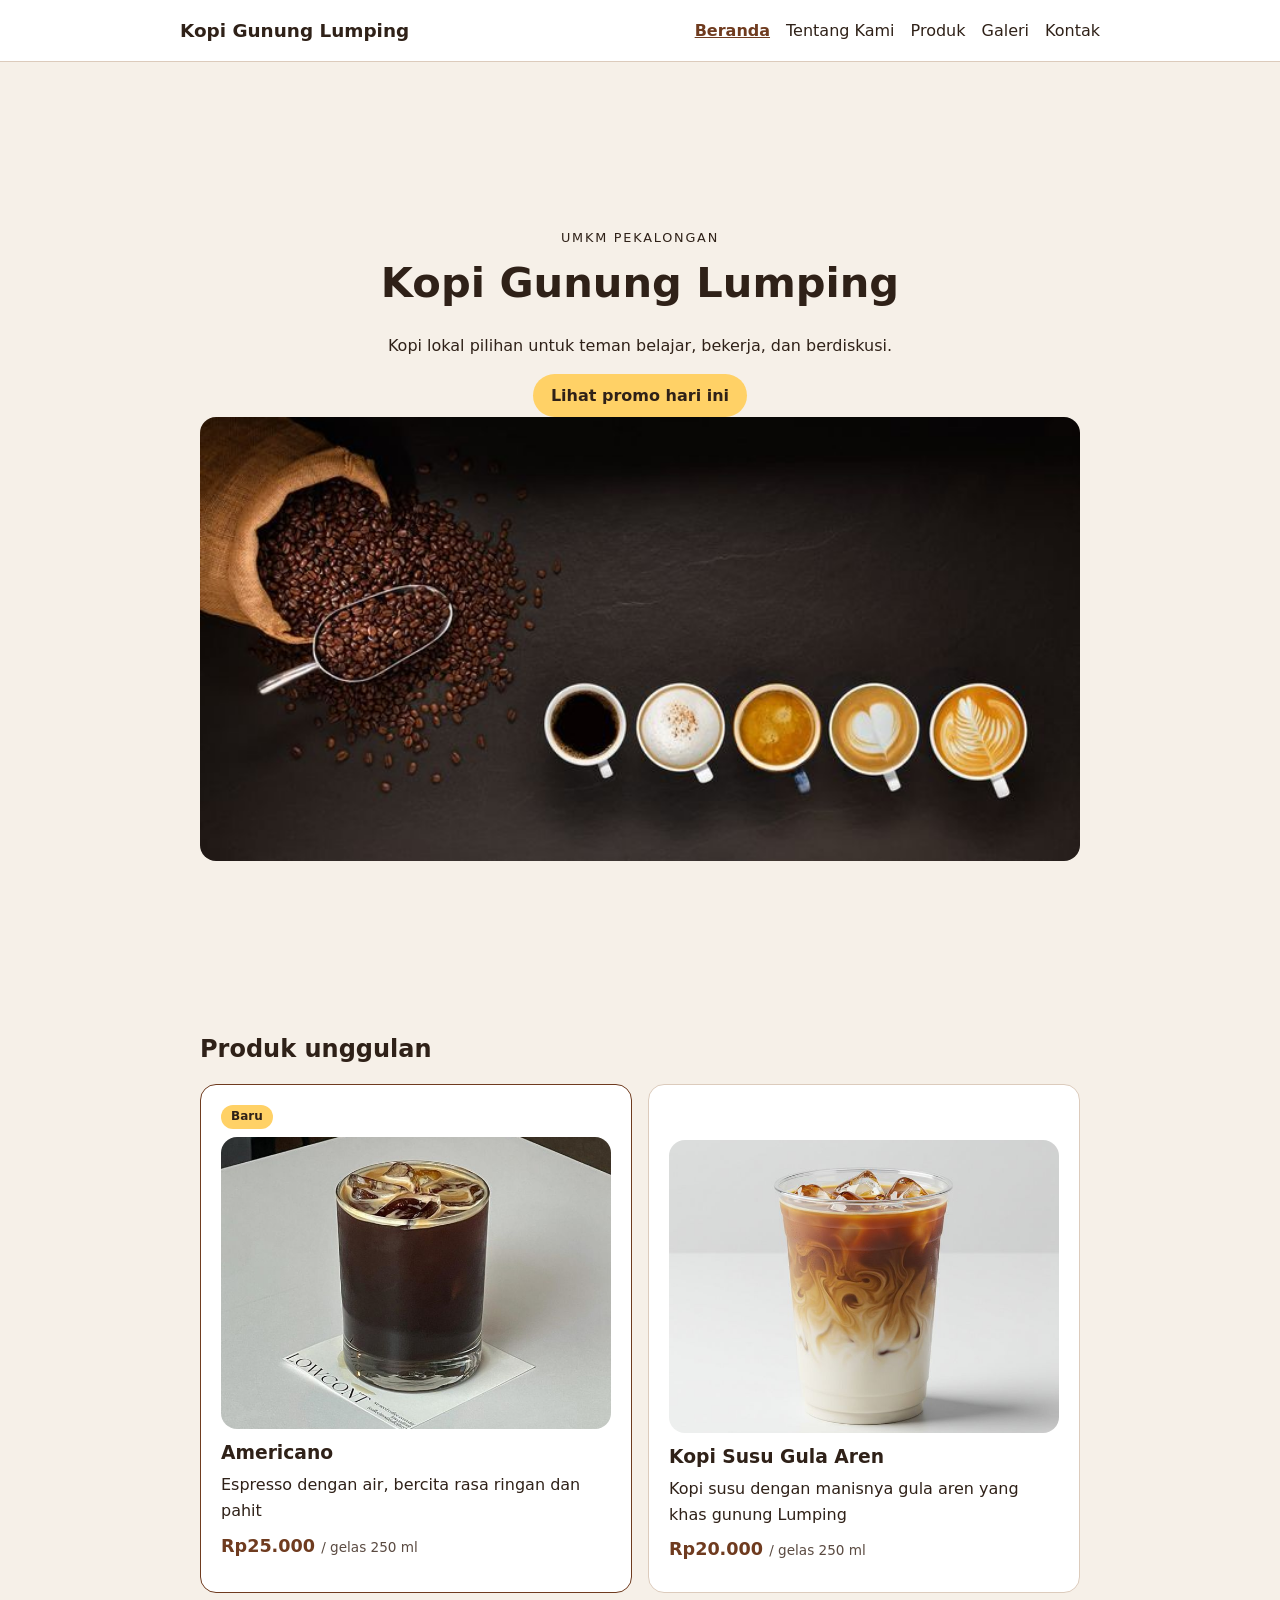
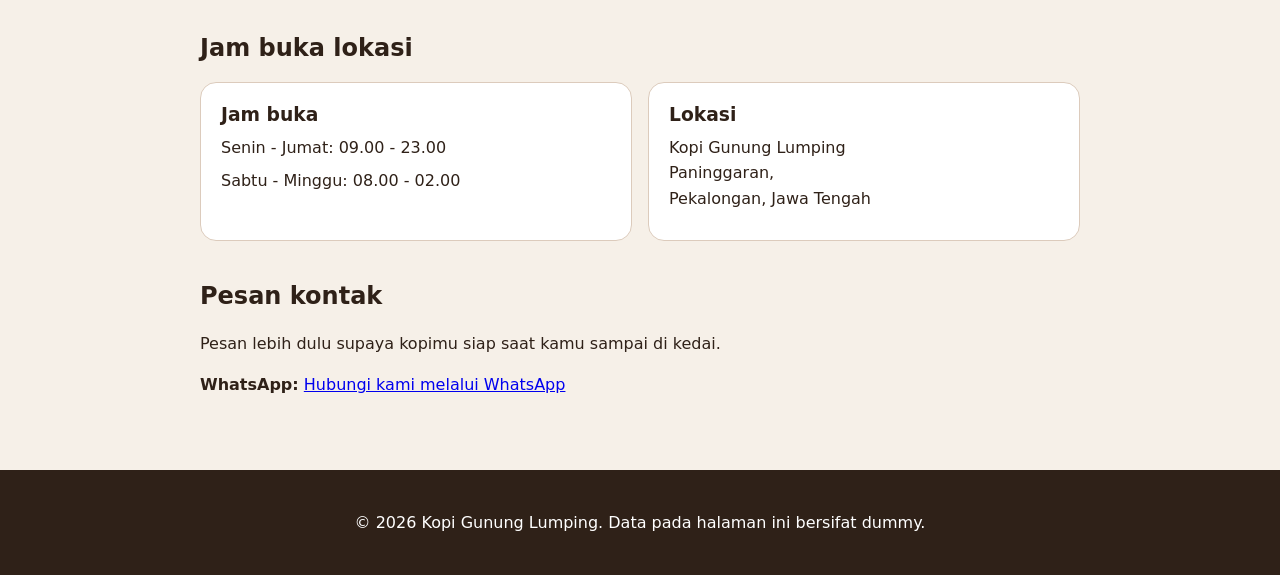
==== index.html @ d82b4511 "feat: bangun fondasi css dan design token" ====
<!doctype html>
<html lang="id">
  <head>
    <meta charset="utf-8" />
    <meta name="viewport" content="width=device-width, initial-scale=1" />
    <meta name="description" content="Kopi b, UMKM kopi lokal di Paninggaran, Pekalongan. Lihat produk, harga, jam buka, dan lokasi kedai." />
    <title>Kopi Gunung Lumping - Website UMKM</title>
    <link rel="stylesheet" href="css/style.css" />
  </head>
  <body>
    <a class="skip-link" href="#konten">Lewati ke konten utama</a>

    <header class="site-header">
      <nav class="nav" aria-label="Navigasi utama">
        <a class="brand" href="index.html">Kopi Gunung Lumping
        </a>
        <ul>
          <li><a aria-current="page" href="index.html">Beranda</a></li>
          <li><a href="tentang.html">Tentang Kami</a></li>
          <li><a href="produk.html">Produk</a></li>
          <li><a href="galeri.html">Galeri</a></li>
          <li><a href="kontak.html">Kontak</a></li>
        </ul>
      </nav>
    </header>

     <main id="konten" class="page">
    <section class="hero" aria-labelledby="hero-title">
      <p class="eyebrow">UMKM Pekalongan</p>
      <h1 id="hero-title">Kopi Gunung Lumping</h1>
      <p>Kopi lokal pilihan untuk teman belajar, bekerja, dan berdiskusi.</p>
      <button id="promoButton" type="button">Lihat promo hari ini</button>
      <img src="assets/images/download.jpg" alt="Kopi susu dengan manisnya gula aren yang khas gunung. di meja kayu" />
    </section>

      <section aria-labelledby="produk-title">
        <h2 id="produk-title">Produk unggulan</h2>
        <div class="product-list">
          <article class="product-card product-card--baru">
            <span class="badge">Baru</span>
            <img
              class="product-photo"
              src="assets/images/americano.jpg"
              alt="Espresso dengan air, bercita rasa ringan dan pahit."
              width="800"
              height="600"
            />
            <h3>Americano</h3>
            <p>Espresso dengan air, bercita rasa ringan dan pahit</p>
            <p class="price">Rp25.000 <span class="unit">/ gelas 250 ml</span></p>
          </article>

          <article class="product-card">
            <div class="produk-card2">
            <img
              class="product-photo"
              src="assets/images/Kopi susu.jpg"
              alt="Kopi susu dengan manisnya gula aren yang khas gunung."
              width="800"
              height="600"
              loading="lazy"
            />
            <h3>Kopi Susu Gula Aren</h3>
            <p>Kopi susu dengan manisnya gula aren yang khas gunung Lumping</p>
            <p class="price">Rp20.000 <span class="unit">/ gelas 250 ml</span></p>
            </div>
          </article>
          </section>

      <section class="info" aria-labelledby="info-title">
        <h2 id="info-title">Jam buka lokasi</h2>
        <div class="info-container">
          <div class="info-card">
            <h3>Jam buka</h3>
            <p>Senin - Jumat: 09.00 - 23.00</p>
            <p>Sabtu - Minggu: 08.00 - 02.00</p>
          </div>

          <div class="info-card">
            <h3>Lokasi</h3>
            <p>
              Kopi Gunung Lumping<br />
              Paninggaran, <br />
              Pekalongan, Jawa Tengah
            </p>
          </div>
        </div>
      </section>

      <section aria-labelledby="kontak-title">
        <h2 id="kontak-title">Pesan kontak</h2>
        <p>Pesan lebih dulu supaya kopimu siap saat kamu sampai di kedai.</p>
        <p>
          <strong>WhatsApp:</strong>
          <a href="https://wa.me/6285879073425">Hubungi kami melalui WhatsApp</a>
        </p>
      </section>
    </main>

    <footer class="site-footer">
      <p>&copy; <span id="tahun">2026</span> Kopi Gunung Lumping. Data pada halaman ini bersifat dummy.</p>
    </footer>

    <script src="js/script.js"></script>
  </body>
</html>
---- css/style.css ----
:root {
  --coklat-tua: #2f2118;
  --coklat: #6f3b1f;
  --coklat-brand: #4b2715;
  --krem: #f6f0e8;
  --kuning: #ffd166;
  --garis: #dccbbc;
  --abu-teks: #5a4a41;
  --putih: #ffffff;
  --radius: 16px;
}

* { box-sizing: border-box; }

body {
  margin: 0;
  color: var(--coklat-tua);
  background: var(--krem);
  font-family: system-ui, -apple-system, "Segoe UI", Arial, sans-serif;
  line-height: 1.6;
}

.page {
  max-width: 920px;
  margin: 0 auto;
  padding: 32px 20px;
}

.page > section { margin-bottom: 40px; }

h1, h2, h3 { line-height: 1.25; }

.skip-link {
  position: absolute;
  left: -9999px;
  z-index: 100;
  padding: 8px 12px;
  color: var(--putih);
  background: var(--coklat-tua);
}

.skip-link:focus { top: 8px; left: 8px; }

.site-header {
  padding: 16px 20px;
  background: var(--putih);
  border-bottom: 1px solid var(--garis);
}

.nav {
  display: flex;
  flex-wrap: wrap;
  gap: 8px 20px;
  align-items: center;
  justify-content: space-between;
  max-width: 920px;
  margin: 0 auto;
}

.brand {
  color: var(--coklat-brand);
  font-size: 1.15rem;
  font-weight: 800;
  text-decoration: none;
}

.nav ul {
  display: flex;
  flex-wrap: wrap;
  gap: 16px;
  padding: 0;
  margin: 0;
  list-style: none;
}

.nav a {
  color: var(--coklat-tua);
  text-decoration: none;
}

.nav a:hover { text-decoration: underline; }

.nav a[aria-current="page"] {
  color: var(--coklat);
  font-weight: 800;
  text-decoration: underline;
}

.hero {
    width: 100%;
    min-height: 100vh;

    display: flex;
    align-items: center;
    justify-content: center;
    flex-direction: column;
}

.hero > img {
    width: 100%;
    max-height: 600px;
    object-fit: cover;
}

.hero-content {
    text-align: center;
    padding: 20px;
}


.hero-content p {
    font-size: 18px;
    font-weight: bold;

    letter-spacing: 3px;

    margin-bottom: 15px;
}


.hero-content h1 {
    font-family: "Playfair Display", serif;

    font-size: 70px;

    margin-bottom: 20px;
}


.hero-content h2 {
    max-width: 650px;

    font-size: 22px;

    font-weight: 400;

    line-height: 1.6;

    margin-bottom: 30px;
}


.hero-content button {
    background: #f5c451;

    color: #432312;

    border: none;

    padding: 16px 30px;

    border-radius: 30px;

    font-size: 16px;

    font-weight: bold;

    cursor: pointer;

}

.hero h1 { margin: 0 0 8px; font-size: clamp(1.8rem, 5vw, 2.6rem); }

.eyebrow {
  margin: 0 0 8px;
  font-size: 0.8rem;
  letter-spacing: 0.14em;
  text-transform: uppercase;
}

button {
  padding: 12px 18px;
  color: var(--coklat-tua);
  font-size: 1rem;
  font-weight: 700;
  font-family: inherit;
  cursor: pointer;
  background: var(--kuning);
  border: 0;
  border-radius: 999px;
}

button:hover { background: #ffc233; }

a:focus-visible,
button:focus-visible { outline: 3px solid #2563eb; outline-offset: 3px; }

.product-list,
.info-container,
.gallery-list {
  display: grid;
  gap: 16px;
  margin-top: 16px;
  grid-template-columns: repeat(auto-fit, minmax(240px, 1fr));
}

/* Kartu produk baru tampil lebih lebar dan sendirian */
.product-list--sorot { grid-template-columns: minmax(0, 480px); }

.product-card,
.info-card,
.media-card {
  display: flex;
  flex-direction: column;
  padding: 20px;
  background: var(--putih);
  border: 1px solid var(--garis);
  border-radius: var(--radius);
}

.product-card h3,
.info-card h3 { margin: 0 0 8px; }

.product-card p,
.info-card p { margin: 0 0 8px; }

.product-photo {
  width: 100%;
  height: auto;
  aspect-ratio: 4 / 3;
  object-fit: cover;
  margin-bottom: 12px;
  background: var(--krem);
}

.media-card .product-photo { margin-bottom: 0; }

.product-photo--lebar { max-width: 520px; }

.price {
  margin-top: auto;
  color: var(--coklat);
  font-size: 1.1rem;
  font-weight: 700;
}

.price .unit {
  color: var(--abu-teks);
  font-size: 0.85rem;
  font-weight: 400;
}

.product-card--baru {
  position: relative;
  border-color: var(--coklat);
}

.produk-card2 {
  padding-top: 35px;

}

.badge {
  align-self: flex-start;
  padding: 2px 10px;
  margin-bottom: 8px;
  color: var(--coklat-tua);
  font-size: 0.75rem;
  font-weight: 700;
  background: var(--kuning);
  border-radius: 999px;
}

img { display: block; max-width: 100%; height: auto; border-radius: var(--radius); }
figure { margin: 0; }
figcaption { margin-top: 8px; color: var(--abu-teks); font-size: 0.92rem; }

audio { width: 100%; max-width: 420px; margin-top: 8px; }

.table-wrap { overflow-x: auto; }
table { width: 100%; border-collapse: collapse; background: var(--putih); }
caption { margin-bottom: 8px; font-weight: 700; text-align: left; }
th,
td { padding: 10px; text-align: left; border: 1px solid var(--garis); }
thead th { background: #efe4d8; }
tbody tr:nth-child(even) th,
tbody tr:nth-child(even) td { background: #faf5ef; }
td:last-child,
thead th:last-child { text-align: right; white-space: nowrap; }

.site-footer {
  padding: 24px 20px;
  color: var(--putih);
  text-align: center;
  background: var(--coklat-tua);
}

.site-footer a { color: var(--kuning); }

@media (max-width: 600px) {
  .page { padding: 24px 16px; }
  .hero { padding: 24px; border-radius: 18px; }
  .nav { justify-content: flex-start; }
}
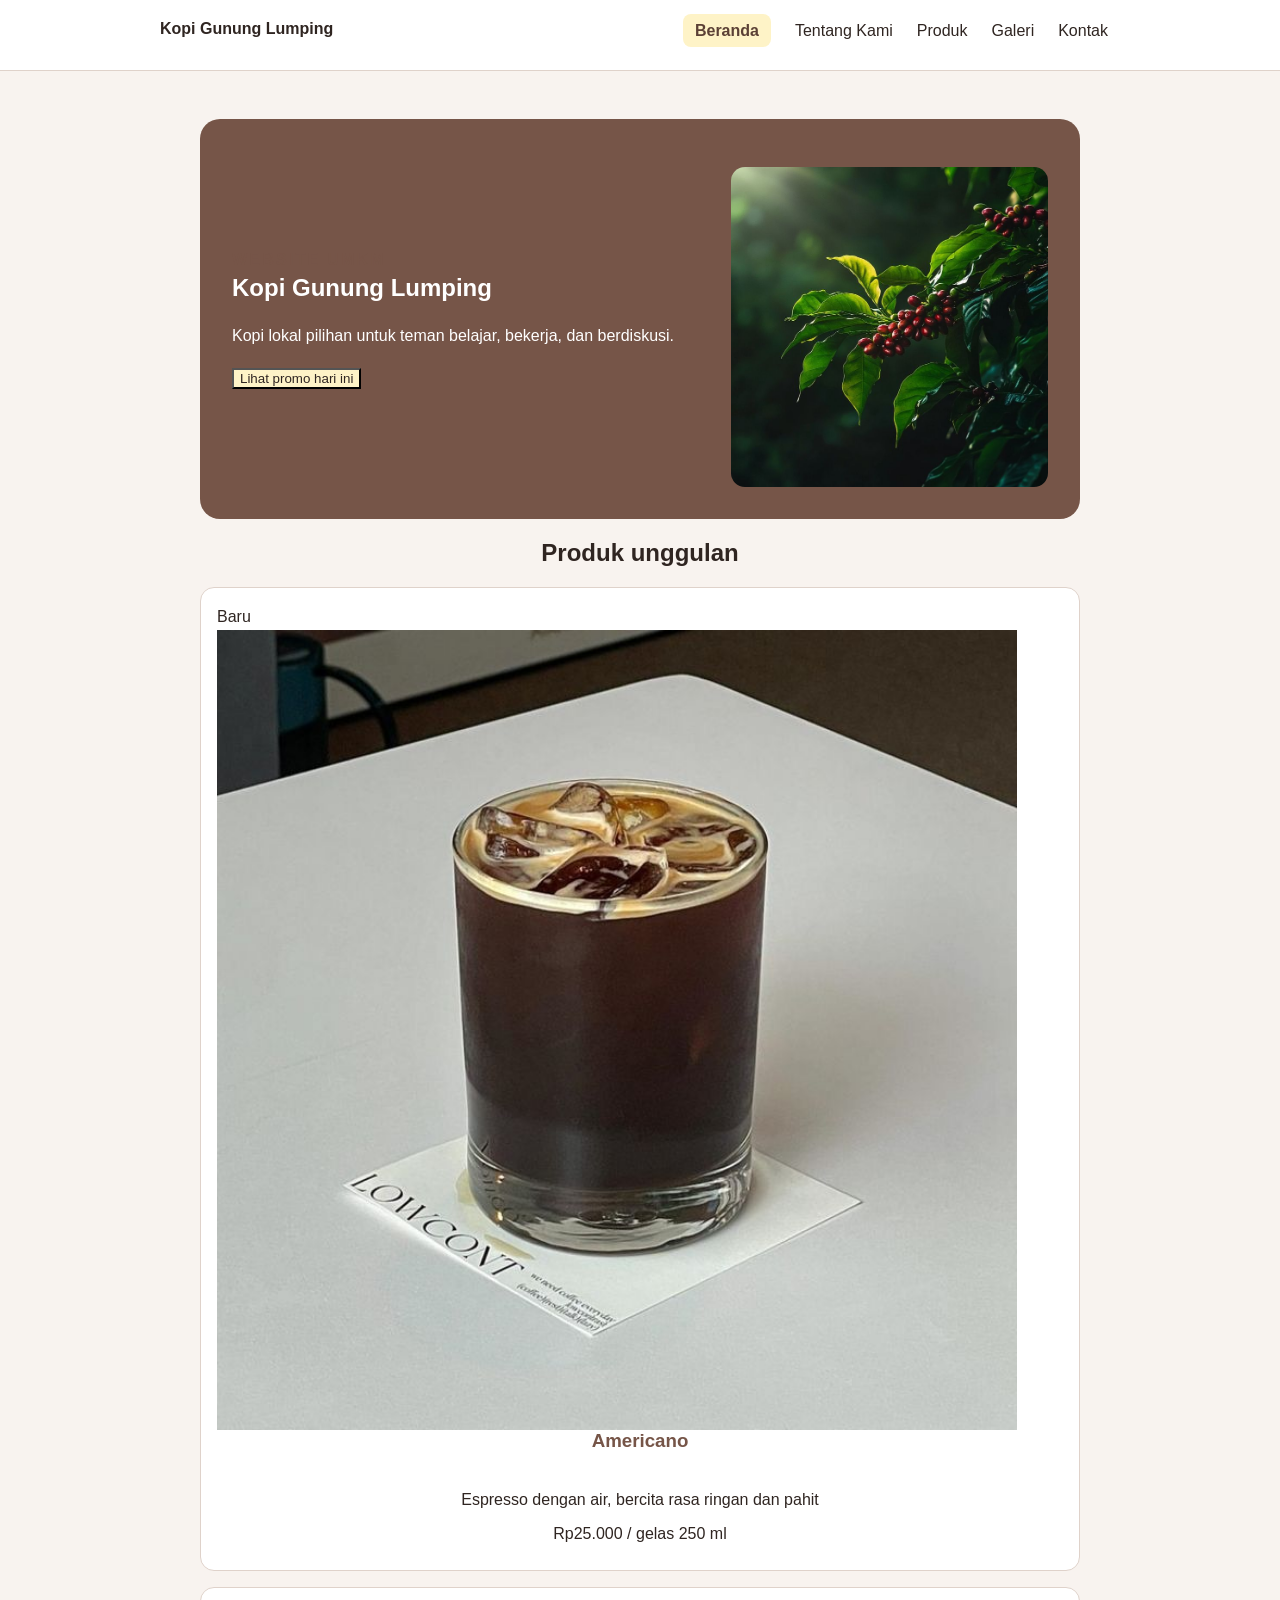
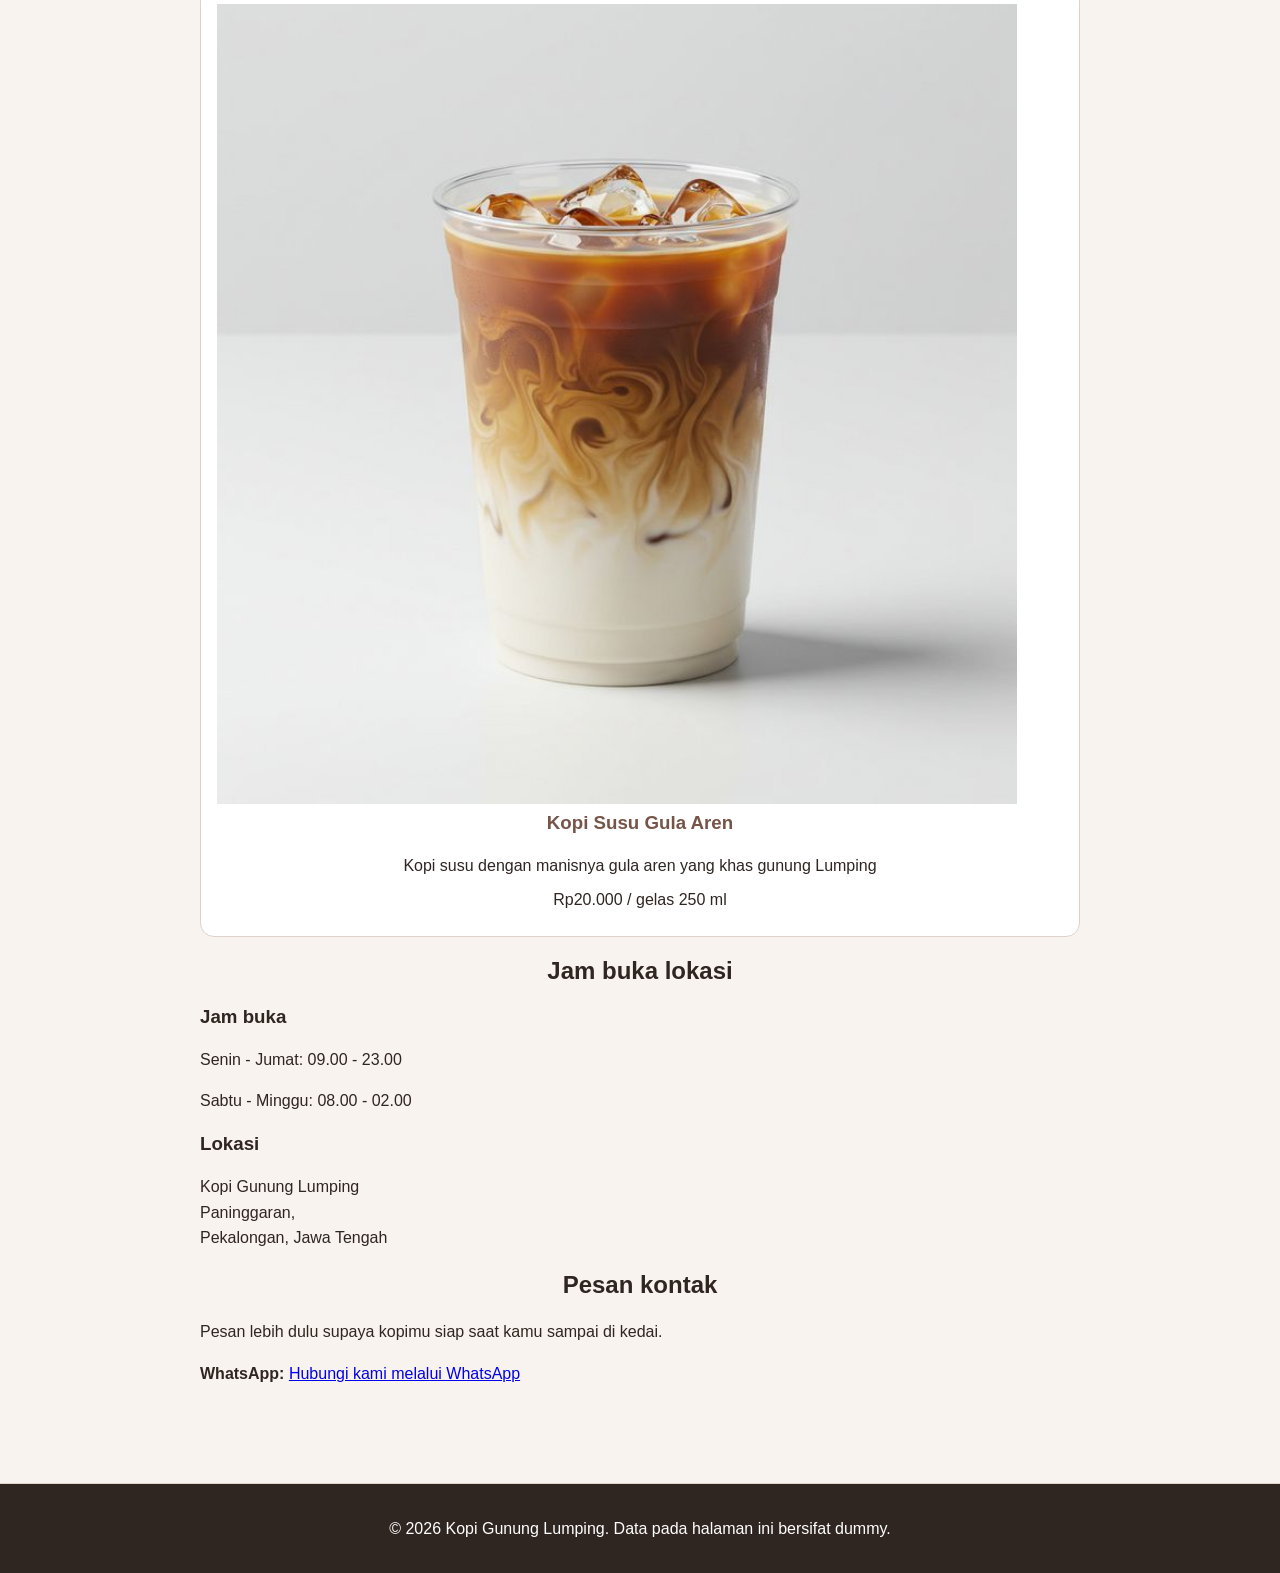
==== commit e50049b4: "feat: bangun layout flexbox dan grid" ====
--- a/index.html
+++ b/index.html
@@ -26,12 +26,14 @@
 
      <main id="konten" class="page">
     <section class="hero" aria-labelledby="hero-title">
-      <p class="eyebrow">UMKM Pekalongan</p>
-      <h1 id="hero-title">Kopi Gunung Lumping</h1>
-      <p>Kopi lokal pilihan untuk teman belajar, bekerja, dan berdiskusi.</p>
-      <button id="promoButton" type="button">Lihat promo hari ini</button>
-      <img src="assets/images/download.jpg" alt="Kopi susu dengan manisnya gula aren yang khas gunung. di meja kayu" />
-    </section>
+  <div class="hero-content">
+    <p class="eyebrow">Website UMKM</p>
+    <h1 id="hero-title">Kopi Gunung Lumping</h1>
+    <p>Kopi lokal pilihan untuk teman belajar, bekerja, dan berdiskusi.</p>
+    <button id="promoButton" type="button">Lihat promo hari ini</button>
+  </div>
+  <img class="hero-image" src="assets/images/Coffee Bean Tree.jpg" alt="Etalase Kopi Nusa berisi kemasan kopi lokal" />
+</section>
 
       <section aria-labelledby="produk-title">
         <h2 id="produk-title">Produk unggulan</h2>
--- a/css/style.css
+++ b/css/style.css
@@ -1,22 +1,39 @@
 :root {
-  --coklat-tua: #2f2118;
-  --coklat: #6f3b1f;
-  --coklat-brand: #4b2715;
-  --krem: #f6f0e8;
-  --kuning: #ffd166;
-  --garis: #dccbbc;
-  --abu-teks: #5a4a41;
-  --putih: #ffffff;
-  --radius: 16px;
-}
-
-* { box-sizing: border-box; }
+  --color-primary: #765548;
+  --color-primary-strong: #5b4035;
+  --color-text: #2f2521;
+  --color-muted: #7d6d65;
+  --color-surface: #ffffff;
+  --color-surface-soft: #f8f3ef;
+  --color-border: #dfd2ca;
+  --color-focus: #b08a5a;
+         
+  --space-1: 0.5rem;
+  --space-2: 0.75rem;
+  --space-3: 1rem;
+  --space-4: 1.5rem;
+  --space-5: 2rem;
+  --space-6: 3rem;
+
+  --radius-sm: 0.5rem;
+  --radius-md: 0.875rem;
+  --radius-lg: 1.25rem;
+}
+
+*,
+*::before,
+*::after {
+  box-sizing: border-box;
+}
 
 body {
   margin: 0;
-  color: var(--coklat-tua);
-  background: var(--krem);
-  font-family: system-ui, -apple-system, "Segoe UI", Arial, sans-serif;
+  color: #2f2118;
+  background: #f6f0e8;
+  color: var(--color-text);
+  background: var(--color-surface-soft);
+  font-family: Arial, sans-serif;
+  font-size: 1rem;
   line-height: 1.6;
 }
 
@@ -24,271 +41,533 @@
   max-width: 920px;
   margin: 0 auto;
   padding: 32px 20px;
-}
-
-.page > section { margin-bottom: 40px; }
-
-h1, h2, h3 { line-height: 1.25; }
+  width: min(100% - 2rem, 60rem);
+  margin-inline: auto;
+  padding-block: var(--space-5);
+  padding-block: var(--space-6);
+}
+
+.hero {
+  padding: 36px;
+  color: white;
+  background:  #6F4E37;
+  border-radius: 24px;
+  padding: var(--space-5);
+  color: var(--color-surface);
+  background: var(--color-primary);
+  border-radius: var(--radius-md);
+  border-radius: var(--radius-lg);
+}
+
+.hero h1 {
+  margin-top: -10px;
+}
+
+.hero-image {
+  display: block;
+  width: 100%;
+  height: 320px;
+  margin-top: 20px;
+  margin-top: var(--space-3);
+  object-fit: cover;
+  border-radius: 16px;
+  border-radius: var(--radius-md);
+}
+
+.product-list {
+  width: 100%;
+}
+
+.product-cards {
+  display: grid;
+  grid-template-columns: repeat(5, 1fr);
+  gap: 12px;
+}
+
+.product-card {
+  margin-top: var(--space-5);
+  display: flex;
+  flex-direction: column;
+  min-height: 230px;
+  padding: 12px;
+  background: var(--color-surface);
+  border: 1px solid var(--color-border);
+  border-radius: 8px;
+  box-shadow: var(--shadow-card);
+}
+
+.product-card h3 {
+  margin-top: 0;
+  color: var(--color-primary);
+  text-align: center;
+}
+
+.product-card p {
+  margin-bottom: 8px;
+  text-align: center;
+}
+
+.product-card .price {
+  margin-top: auto;
+  text-align: center;
+}
+
+.product-card .price a {
+  display: inline-block;
+  padding: 5px 10px;
+  color: var(--color-focus);
+  text-decoration: none;
+  border: 1px solid var(--color-focus);
+  border-radius: var(--radius-sm);
+}
+
+.product-card .price a:hover {
+  text-decoration: none;
+  color: var(--color-surface);
+  background: var(--color-primary-strong);
+}
+
+.product-list > h2 {
+  margin-top: 24px;
+  margin-bottom: 16px;
+  text-align: center;
+}
+
+.eyebrow {
+  margin: 0 0 8px;
+  margin: 0 0 var(--space-2);
+  color: var(--color-primary);
+  font-weight: 800;
+  letter-spacing: 0.14em;
+  text-transform: uppercase;
+}
+
+h1,
+h2,
+h3 {
+  line-height: 1.2;
+  text-wrap: balance;
+}
+
+h2 {
+    text-align: center;
+  text-align: center;
+}
+
+.products {
+@@ -43,89 +147,242 @@ h2 {
+}
+
+button {
+  padding: 12px 18px;
+  color: #2f2118;
+  display: inline-block;
+  padding: var(--space-2) var(--space-3);
+  color: var(--color-surface);
+  font: inherit;
+  font-weight: 700;
+  cursor: pointer;
+  background: #ffd166;
+  background: var(--color-primary);
+  border: 0;
+  border-radius: 999px;
+}
+
+/* ============== uji tab/skip-link ================= */
+.skip-link { position: absolute; left: -9999px; padding: 8px 12px; color: white; background: #2f2118; }
+.skip-link:focus { top: 8px; left: 8px; }
+.site-header { padding: 16px 20px; background: white; border-bottom: 1px solid #dccbbc; }
+.nav { max-width: 920px; margin: 0 auto; }
+.brand { display: inline-block; margin-bottom: 8px; color: #4b2715; font-weight: 800; text-decoration: none; }
+.nav ul { padding: 0; margin: 0; list-style: none; }
+.nav li { display: inline-block; margin-right: 12px; }
+.nav a[aria-current="page"] { font-weight: 800; }
+  border-radius var--radius-sm;
+}
+
+button:hover {
+  color: var(--color-surface);
+  background: var(--color-primary-strong);
+}
+
+.hero button {
+  color: var(--color-text);
+  background: #fef3c7;
+}
+
+.hero button:hover {
+  color: var(--color-text);
+  background: #fde68a;
+}
+
+.hero {
+  display: grid;
+  grid-template-columns: 1.2fr 0.8fr;
+  gap: var(--space-4);
+  align-items: center;
+}
+.hero-image { width: 100%; border-radius: var(--radius-md); }
+
+.product-grid,
+.gallery-grid {
+  display: grid;
+  grid-template-columns: repeat(3, minmax(0, 1fr));
+  gap: var(--space-3);
+}
+.gallery-grid { grid-template-columns: repeat(2, minmax(0, 1fr)); }
+
+/* ============== Skip Link ================= */
 
 .skip-link {
   position: absolute;
-  left: -9999px;
-  z-index: 100;
-  padding: 8px 12px;
-  color: var(--putih);
-  background: var(--coklat-tua);
-}
-
-.skip-link:focus { top: 8px; left: 8px; }
+  top: -5rem;
+  left: var(--space-3);
+  padding: var(--space-2) var(--space-3);
+  color: var(--color-surface);
+  background: var(--color-text);
+}
+
+.skip-link:focus {
+  top: var(--space-3);
+}
+
+a:focus-visible,
+button:focus-visible { outline: 3px solid #2563eb; outline-offset: 3px; }
+.site-footer { padding: 24px 20px; color: white; text-align: center; background: #2f2118; }
+button:focus-visible {
+  outline: 3px solid var(--color-focus);
+  outline-offset: 3px;
+}
+
+
+/* ============== Header & Navigasi ================= */
 
 .site-header {
-  padding: 16px 20px;
-  background: var(--putih);
-  border-bottom: 1px solid var(--garis);
+  padding: var(--space-3) var(--space-4);
+  background: var(--color-surface);
+  border-bottom: 1px solid var(--color-border);
 }
 
 .nav {
   display: flex;
-  flex-wrap: wrap;
-  gap: 8px 20px;
+  gap: var(--space-3);
   align-items: center;
   justify-content: space-between;
-  max-width: 920px;
-  margin: 0 auto;
+}
+.brand { margin-bottom: 0; }
+.nav ul { display: flex; gap: var(--space-2); flex-wrap: wrap; }
+.nav li { margin: 0; }
+
+.product-card { display: flex; flex-direction: column; }
+.product-badge {
+  align-self: flex-start;
+  padding: 0.25rem var(--space-2);
+  color: var(--color-primary-strong);
+  font-size: 0.875rem;
+  font-weight: 800;
+  background: #fef3c7;
+  border-radius: 999px;
+}
+.card-actions {
+  display: flex;
+  gap: var(--space-2);
+  align-items: center;
+  flex-wrap: wrap;
+  margin-top: auto;
+}
+
+.nav {
+  width: min(100% - 2rem, 60rem);
+  margin-inline: auto;
 }
 
 .brand {
-  color: var(--coklat-brand);
-  font-size: 1.15rem;
+  display: inline-block;
+  margin-bottom: var(--space-2);
+  color: var(--color-text);
   font-weight: 800;
   text-decoration: none;
 }
 
 .nav ul {
-  display: flex;
-  flex-wrap: wrap;
-  gap: 16px;
   padding: 0;
   margin: 0;
   list-style: none;
 }
 
+.nav li {
+  display: inline-block;
+  margin: 0 var(--space-2) var(--space-1) 0;
+}
+
 .nav a {
-  color: var(--coklat-tua);
+  color: var(--color-text);
   text-decoration: none;
 }
 
-.nav a:hover { text-decoration: underline; }
-
 .nav a[aria-current="page"] {
-  color: var(--coklat);
-  font-weight: 800;
-  text-decoration: underline;
-}
-
-.hero {
-    width: 100%;
-    min-height: 100vh;
-
-    display: flex;
-    align-items: center;
-    justify-content: center;
-    flex-direction: column;
-}
-
-.hero > img {
-    width: 100%;
-    max-height: 600px;
-    object-fit: cover;
-}
-
-.hero-content {
-    text-align: center;
-    padding: 20px;
-}
-
-
-.hero-content p {
-    font-size: 18px;
-    font-weight: bold;
-
-    letter-spacing: 3px;
-
-    margin-bottom: 15px;
-}
-
-
-.hero-content h1 {
-    font-family: "Playfair Display", serif;
-
-    font-size: 70px;
-
-    margin-bottom: 20px;
-}
-
-
-.hero-content h2 {
-    max-width: 650px;
-
-    font-size: 22px;
-
-    font-weight: 400;
-
-    line-height: 1.6;
-
-    margin-bottom: 30px;
-}
-
-
-.hero-content button {
-    background: #f5c451;
-
-    color: #432312;
-
-    border: none;
-
-    padding: 16px 30px;
-
-    border-radius: 30px;
-
-    font-size: 16px;
-
-    font-weight: bold;
-
-    cursor: pointer;
-
-}
-
-.hero h1 { margin: 0 0 8px; font-size: clamp(1.8rem, 5vw, 2.6rem); }
-
-.eyebrow {
-  margin: 0 0 8px;
-  font-size: 0.8rem;
-  letter-spacing: 0.14em;
-  text-transform: uppercase;
-}
-
-button {
-  padding: 12px 18px;
-  color: var(--coklat-tua);
-  font-size: 1rem;
+  padding: var(--space-1) var(--space-2);
+  color: var(--color-primary-strong);
   font-weight: 700;
-  font-family: inherit;
-  cursor: pointer;
-  background: var(--kuning);
-  border: 0;
-  border-radius: 999px;
-}
-
-button:hover { background: #ffc233; }
-
-a:focus-visible,
-button:focus-visible { outline: 3px solid #2563eb; outline-offset: 3px; }
-
-.product-list,
-.info-container,
-.gallery-list {
-  display: grid;
-  gap: 16px;
-  margin-top: 16px;
-  grid-template-columns: repeat(auto-fit, minmax(240px, 1fr));
-}
-
-/* Kartu produk baru tampil lebih lebar dan sendirian */
-.product-list--sorot { grid-template-columns: minmax(0, 480px); }
-
-.product-card,
-.info-card,
-.media-card {
-  display: flex;
-  flex-direction: column;
-  padding: 20px;
-  background: var(--putih);
-  border: 1px solid var(--garis);
-  border-radius: var(--radius);
-}
-
-.product-card h3,
-.info-card h3 { margin: 0 0 8px; }
-
-.product-card p,
-.info-card p { margin: 0 0 8px; }
-
-.product-photo {
-  width: 100%;
-  height: auto;
-  aspect-ratio: 4 / 3;
-  object-fit: cover;
-  margin-bottom: 12px;
-  background: var(--krem);
-}
-
-.media-card .product-photo { margin-bottom: 0; }
-
-.product-photo--lebar { max-width: 520px; }
-
-.price {
-  margin-top: auto;
-  color: var(--coklat);
-  font-size: 1.1rem;
-  font-weight: 700;
-}
-
-.price .unit {
-  color: var(--abu-teks);
-  font-size: 0.85rem;
-  font-weight: 400;
-}
-
-.product-card--baru {
-  position: relative;
-  border-color: var(--coklat);
-}
-
-.produk-card2 {
-  padding-top: 35px;
-
-}
-
-.badge {
-  align-self: flex-start;
-  padding: 2px 10px;
-  margin-bottom: 8px;
-  color: var(--coklat-tua);
-  font-size: 0.75rem;
-  font-weight: 700;
-  background: var(--kuning);
-  border-radius: 999px;
-}
-
-img { display: block; max-width: 100%; height: auto; border-radius: var(--radius); }
-figure { margin: 0; }
-figcaption { margin-top: 8px; color: var(--abu-teks); font-size: 0.92rem; }
-
-audio { width: 100%; max-width: 420px; margin-top: 8px; }
-
-.table-wrap { overflow-x: auto; }
-table { width: 100%; border-collapse: collapse; background: var(--putih); }
+  text-decoration: none;
+  background: #fef3c7;
+  border-radius: var(--radius-sm);
+}
+
+
+/* ============== Footer ================= */
+
+.site-footer {
+  margin-top: var(--space-5);
+  padding: var(--space-3) var(--space-4);
+  color: var(--color-surface);
+  text-align: center;
+  background: var(--color-text);
+  border-top: 1px solid var(--color-border);
+}
+
+
+/* ============== Galeri ================= */
+img { max-width: 100%; height: auto; }
+figure { margin: 0 0 24px; }
+figcaption { margin-top: 8px; color: #6b5b52; }
+table { width: 100%; border-collapse: collapse; }
 caption { margin-bottom: 8px; font-weight: 700; text-align: left; }
 th,
-td { padding: 10px; text-align: left; border: 1px solid var(--garis); }
-thead th { background: #efe4d8; }
-tbody tr:nth-child(even) th,
-tbody tr:nth-child(even) td { background: #faf5ef; }
-td:last-child,
-thead th:last-child { text-align: right; white-space: nowrap; }
-
-.site-footer {
-  padding: 24px 20px;
-  color: var(--putih);
-  text-align: center;
-  background: var(--coklat-tua);
-}
-
-.site-footer a { color: var(--kuning); }
-
-@media (max-width: 600px) {
-  .page { padding: 24px 16px; }
-  .hero { padding: 24px; border-radius: 18px; }
-  .nav { justify-content: flex-start; }
+td { padding: 10px; text-align: left; border: 1px solid #dccbbc; }
+
+img {
+  max-width: 100%;
+  height: auto;
+}
+
+figure {
+  margin: 0 0 24px;
+  margin: 0 0 var(--space-4);
+}
+
+figure img {
+  display: block;
+  width: 100%;
+  height: 300px;
+  object-fit: cover;
+  border-radius: 12px;
+  border-radius: var(--radius-md);
+}
+
+figcaption {
+  margin-top: 8px;
+  color: #6b5b52;
+  margin-top: var(--space-2);
+  color: var(--color-muted);
+}
+
+#audio-title {
+  color: var(--color-primary);
+  text-align: center;
+}
+
+#audio-note {
+  max-width: 700px;
+  margin: 0 auto var(--space-3);
+  color: var(--color-muted);
+  text-align: center;
+}
+
+audio {
+  display: block;
+  width: 100%;
+  max-width: 600px;
+  margin: 0 auto;
+}
+
+/* ============== Daftar produk ================= */
+
+.product-card,
+.media-card,
+table,
+form {
+  margin-block: var(--space-3);
+  padding: var(--space-3);
+  background: var(--color-surface);
+  border: 1px solid var(--color-border);
+  border-radius: var(--radius-md);
+  box-shadow: var(--shadow-card);
+}
+
+figure {
+  margin-inline: 0;
+}
+/* =========== Tentang =============== */
+
+figcaption,
+caption {
+  color: var(--color-muted);
+}
+
+table {
+  width: 100%;
+  border-collapse: collapse;
+}
+
+caption {
+  margin-bottom: var(--space-2);
+  color: var(--color-primary);
+  font-weight: 700;
+  text-align: left;
+}
+
+th,
+td {
+  padding: var(--space-2);
+  text-align: left;
+  border: 1px solid var(--color-border);
+}
+
+th {
+  color: var(--color-text);
+  background: var(--color-surface-soft);
+}
+
+/* ============== Tentang ================= */
+
+.about-image {
+  display: block;
+  width: 100%;
+  height: 400px;
+  object-fit: cover;
+  border-radius: 12px;
+  border-radius: var(--radius-md);
+}
+
+/* =========== Kontak ============== */
+/* ============== Kontak ================= */
+
+#konten > h1 {
+  text-align: center;
+}
+
+#konten > p {
+  max-width: 700px;
+  margin: 20px auto;
+  margin: var(--space-3) auto;
+  line-height: 1.6;
+}
+
+#form-kontak {
+  max-width: 700px;
+  margin: 30px auto;
+  padding: 20px;
+  background: white;
+  border: 1px solid #ddd;
+  border-radius: 8px;
+  margin: var(--space-4) auto;
+  padding: var(--space-3);
+  background: var(--color-surface);
+  border: 1px solid var(--color-border);
+  border-radius: var(--radius-md);
+  box-shadow: var(--shadow-card);
+}
+
+#form-kontak .field {
+  margin-bottom: 16px;
+  margin-bottom: var(--space-3);
+}
+
+#form-kontak label {
+  display: block;
+  margin-bottom: 6px;
+  margin-bottom: var(--space-1);
+}
+
+#form-kontak input[type="text"],
+@@ -137,49 +394,67 @@ figcaption {
+#form-kontak textarea {
+  width: 100%;
+  box-sizing: border-box;
+  padding: 9px;
+  border: 1px solid #bbb;
+  border-radius: 5px;
+  padding: var(--space-2);
+  color: var(--color-text);
+  background: var(--color-surface);
+  border: 1px solid var(--color-border);
+  border-radius: var(--radius-sm);
+  font: inherit;
+}
+
+#form-kontak fieldset {
+  margin: 0 0 16px;
+  padding: 15px;
+  border: 1px solid #ccc;
+  border-radius: 5px;
+  margin: 0 0 var(--space-3);
+  padding: var(--space-3);
+  border: 1px solid var(--color-border);
+  border-radius: var(--radius-sm);
+}
+
+#form-kontak fieldset label {
+  margin-top: 8px;
+  margin-top: var(--space-2);
+}
+
+#form-kontak input[type="radio"] {
+  margin-right: 6px;
+  margin-right: var(--space-1);
+}
+
+#form-kontak button {
+  padding: 9px 18px;
+  border: none;
+  border-radius: 5px;
+  background: #af9e08;
+  color: white;
+  font-size: 16px;
+  display: inline-block;
+  padding: var(--space-2) var(--space-3);
+  color: var(--color-surface);
+  font: inherit;
+  font-weight: 700;
+  cursor: pointer;
+  background: var(--color-primary);
+  border: 0;
+  border-radius: var(--radius-sm);
+}
+
+#form-kontak button:hover {
+  opacity: 0.9;
+  color: var(--color-surface);
+  background: var(--color-primary-strong);
+}
+
+#kontak-lanjut {
+  text-align: center;
+}
+
+
+/* ============== Preview Form ================= */
+
+#preview-form {
+  max-width: 700px;
+  margin: 20px auto;
+  padding: 15px;
+  background: white;
+  border: 1px solid #dccbbc;
+  border-radius: 5px;
+  margin: var(--space-3) auto;
+  padding: var(--space-3);
+  background: var(--color-surface);
+  border: 1px solid var(--color-border);
+  border-radius: var(--radius-sm);
+  white-space: pre-wrap;
+}
+
+
+/* ============== Kontak Lanjutan ================= */
+
+#kontak-lanjut {
+  max-width: 700px;
+  margin: 30px auto;
+  margin: var(--space-4) auto;
 }
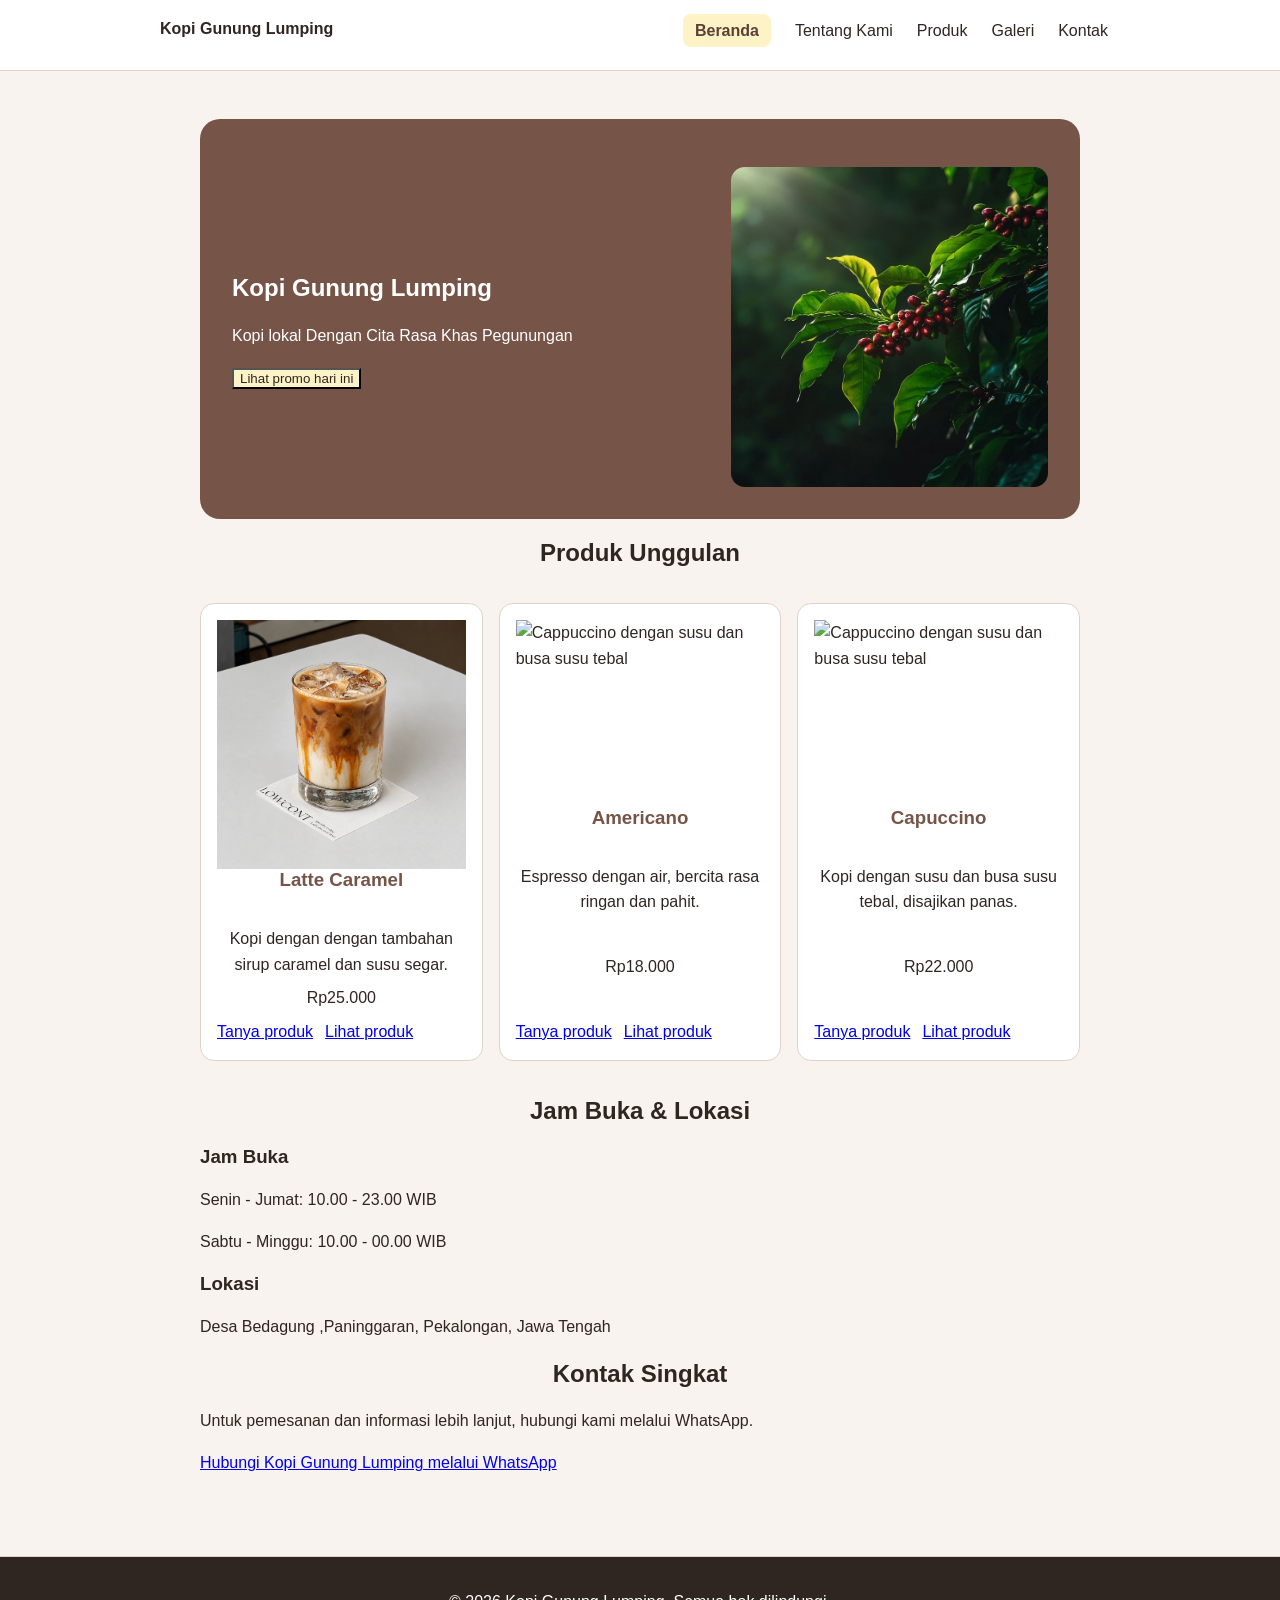
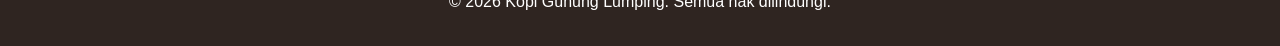
==== commit e5e2320a: "feat: bangun layout flexbox dan grid" ====
--- a/index.html
+++ b/index.html
@@ -1,108 +1,114 @@
 <!doctype html>
 <html lang="id">
-  <head>
-    <meta charset="utf-8" />
-    <meta name="viewport" content="width=device-width, initial-scale=1" />
-    <meta name="description" content="Kopi b, UMKM kopi lokal di Paninggaran, Pekalongan. Lihat produk, harga, jam buka, dan lokasi kedai." />
+<head>
+    <meta charset="utf-8">
+    <meta name="viewport" content="width=device-width, initial-scale=1">
     <title>Kopi Gunung Lumping - Website UMKM</title>
-    <link rel="stylesheet" href="css/style.css" />
-  </head>
-  <body>
-    <a class="skip-link" href="#konten">Lewati ke konten utama</a>
-
-    <header class="site-header">
-      <nav class="nav" aria-label="Navigasi utama">
-        <a class="brand" href="index.html">Kopi Gunung Lumping
-        </a>
+    <link rel="stylesheet" href="css/style.css">
+</head>
+<body>
+<a class="skip-link" href="#konten">Lewati ke konten utama</a>
+<header class="site-header">
+    <nav class="nav" aria-label="Navigasi utama">
+        <a class="brand" href="index.html">Kopi Gunung Lumping</a>
         <ul>
-          <li><a aria-current="page" href="index.html">Beranda</a></li>
-          <li><a href="tentang.html">Tentang Kami</a></li>
-          <li><a href="produk.html">Produk</a></li>
-          <li><a href="galeri.html">Galeri</a></li>
-          <li><a href="kontak.html">Kontak</a></li>
+            <li><a aria-current="page" href="index.html">Beranda</a></li>
+            <li><a href="tentang.html">Tentang Kami</a></li>
+            <li><a href="produk.html">Produk</a></li>
+            <li><a href="galeri.html">Galeri</a></li>
+            <li><a href="kontak.html">Kontak</a></li>
         </ul>
-      </nav>
-    </header>
-
-     <main id="konten" class="page">
-    <section class="hero" aria-labelledby="hero-title">
-  <div class="hero-content">
-    <p class="eyebrow">Website UMKM</p>
-    <h1 id="hero-title">Kopi Gunung Lumping</h1>
-    <p>Kopi lokal pilihan untuk teman belajar, bekerja, dan berdiskusi.</p>
-    <button id="promoButton" type="button">Lihat promo hari ini</button>
-  </div>
-  <img class="hero-image" src="assets/images/Coffee Bean Tree.jpg" alt="Etalase Kopi Nusa berisi kemasan kopi lokal" />
-</section>
-
-      <section aria-labelledby="produk-title">
-        <h2 id="produk-title">Produk unggulan</h2>
-        <div class="product-list">
-          <article class="product-card product-card--baru">
-            <span class="badge">Baru</span>
+    </nav>
+</header>
+    <main id="konten" class="page">
+        <section class="hero">
+            <div class="hero-content">
+                <p class="eyebrow">UMKM PEKALONGAN</p>
+                <h1>Kopi Gunung Lumping</h1>
+                <p>Kopi lokal Dengan Cita Rasa Khas Pegunungan</p>
+                <button id="promoButton" type="button">Lihat promo hari ini</button>
+            </div>
+            <img class="hero-image" src="assets/images/Coffee Bean Tree.jpg" alt="Produk kopi Kopi Gunung Lumping di atas meja">
+        </section>
+        <section>
+            <h2>Produk Unggulan</h2>
+            <div class="product-grid">
+            <article class="product-card">
             <img
-              class="product-photo"
-              src="assets/images/americano.jpg"
-              alt="Espresso dengan air, bercita rasa ringan dan pahit."
-              width="800"
-              height="600"
-            />
-            <h3>Americano</h3>
-            <p>Espresso dengan air, bercita rasa ringan dan pahit</p>
-            <p class="price">Rp25.000 <span class="unit">/ gelas 250 ml</span></p>
-          </article>
-
-          <article class="product-card">
-            <div class="produk-card2">
-            <img
-              class="product-photo"
-              src="assets/images/Kopi susu.jpg"
-              alt="Kopi susu dengan manisnya gula aren yang khas gunung."
-              width="800"
-              height="600"
-              loading="lazy"
-            />
-            <h3>Kopi Susu Gula Aren</h3>
-            <p>Kopi susu dengan manisnya gula aren yang khas gunung Lumping</p>
-            <p class="price">Rp20.000 <span class="unit">/ gelas 250 ml</span></p>
+                    class="product-photo"
+                    src="assets/images/Kopi Gula Aren di Atas Coaster LOWCONT.png"
+                    alt="Cappuccino dengan susu dan busa susu tebal"
+                    width="800"
+                    height="600"
+                    loading="lazy"
+      />
+                    <h3>Latte Caramel</h3>
+                    <p>Kopi dengan dengan tambahan sirup caramel dan susu segar.</p>
+                    <p class="price">Rp25.000</p>
+                    <div class="card-actions">
+                        <a class="button" href="kontak.html">Tanya produk</a>
+                        <a href="produk.html">Lihat produk</a>
+                    </div>
+                </article>
+                <article class="product-card">
+                <img
+                    class="product-photo"
+                    src="assets/images/Americano.jpg"
+                    alt="Cappuccino dengan susu dan busa susu tebal"
+                    width="800"
+                    height="600"
+                    loading="lazy"
+                />
+                    <h3>Americano</h3>
+                    <p>Espresso dengan air, bercita rasa ringan dan pahit.</p>
+                    <p class="price">Rp18.000</p>
+                    <div class="card-actions">
+                        <a class="button" href="kontak.html">Tanya produk</a>
+                        <a href="produk.html">Lihat produk</a>
+                    </div>
+                </article>
+                <article class="product-card">
+                <img
+                    class="product-photo"
+                    src="assets/images/Kopi Latte Berbusa di atas Coaster.png"
+                    alt="Cappuccino dengan susu dan busa susu tebal"
+                    width="800"
+                    height="600"
+                    loading="lazy"
+                />
+                    <h3>Capuccino</h3>
+                    <p>Kopi dengan susu dan busa susu tebal, disajikan panas.</p>
+                    <p class="price">Rp22.000</p>
+                    <div class="card-actions">
+                        <a class="button" href="kontak.html">Tanya produk</a>
+                        <a href="produk.html">Lihat produk</a>
+                    </div>
+                </article>
             </div>
-          </article>
-          </section>
-
-      <section class="info" aria-labelledby="info-title">
-        <h2 id="info-title">Jam buka lokasi</h2>
-        <div class="info-container">
-          <div class="info-card">
-            <h3>Jam buka</h3>
-            <p>Senin - Jumat: 09.00 - 23.00</p>
-            <p>Sabtu - Minggu: 08.00 - 02.00</p>
-          </div>
-
-          <div class="info-card">
-            <h3>Lokasi</h3>
-            <p>
-              Kopi Gunung Lumping<br />
-              Paninggaran, <br />
-              Pekalongan, Jawa Tengah
-            </p>
-          </div>
-        </div>
-      </section>
-
-      <section aria-labelledby="kontak-title">
-        <h2 id="kontak-title">Pesan kontak</h2>
-        <p>Pesan lebih dulu supaya kopimu siap saat kamu sampai di kedai.</p>
-        <p>
-          <strong>WhatsApp:</strong>
-          <a href="https://wa.me/6285879073425">Hubungi kami melalui WhatsApp</a>
-        </p>
-      </section>
-    </main>
-
-    <footer class="site-footer">
-      <p>&copy; <span id="tahun">2026</span> Kopi Gunung Lumping. Data pada halaman ini bersifat dummy.</p>
+        </section>
+        <section class="info-section">
+            <h2>Jam Buka &amp; Lokasi</h2>
+            <div class="info-card">
+                <h3>Jam Buka</h3>
+                <p>Senin - Jumat: 10.00 - 23.00 WIB</p>
+                <p>Sabtu - Minggu: 10.00 - 00.00 WIB</p>
+            </div>
+            <div class="info-card">
+                <h3>Lokasi</h3>
+                <p>Desa Bedagung ,Paninggaran, Pekalongan, Jawa Tengah</p>
+            </div>
+            </section>
+                <section class="contact-section" id="kontak" aria-labelledby="kontak-title">
+                        <h2 id="kontak-title">Kontak Singkat</h2>
+                        <p>Untuk pemesanan dan informasi lebih lanjut, hubungi kami melalui WhatsApp.</p>
+                        <a href="https://wa.me/6285879073425" target="_blank">
+                            Hubungi Kopi Gunung Lumping melalui WhatsApp
+                        </a>
+            </section>
+        </main>
+   <footer class="site-footer">
+        <p>&copy; 2026 Kopi Gunung Lumping. Semua hak dilindungi.</p>
     </footer>
-
-    <script src="js/script.js"></script>
-  </body>
+  <script src="js/scrpit.js"></script>
+</body>
 </html>
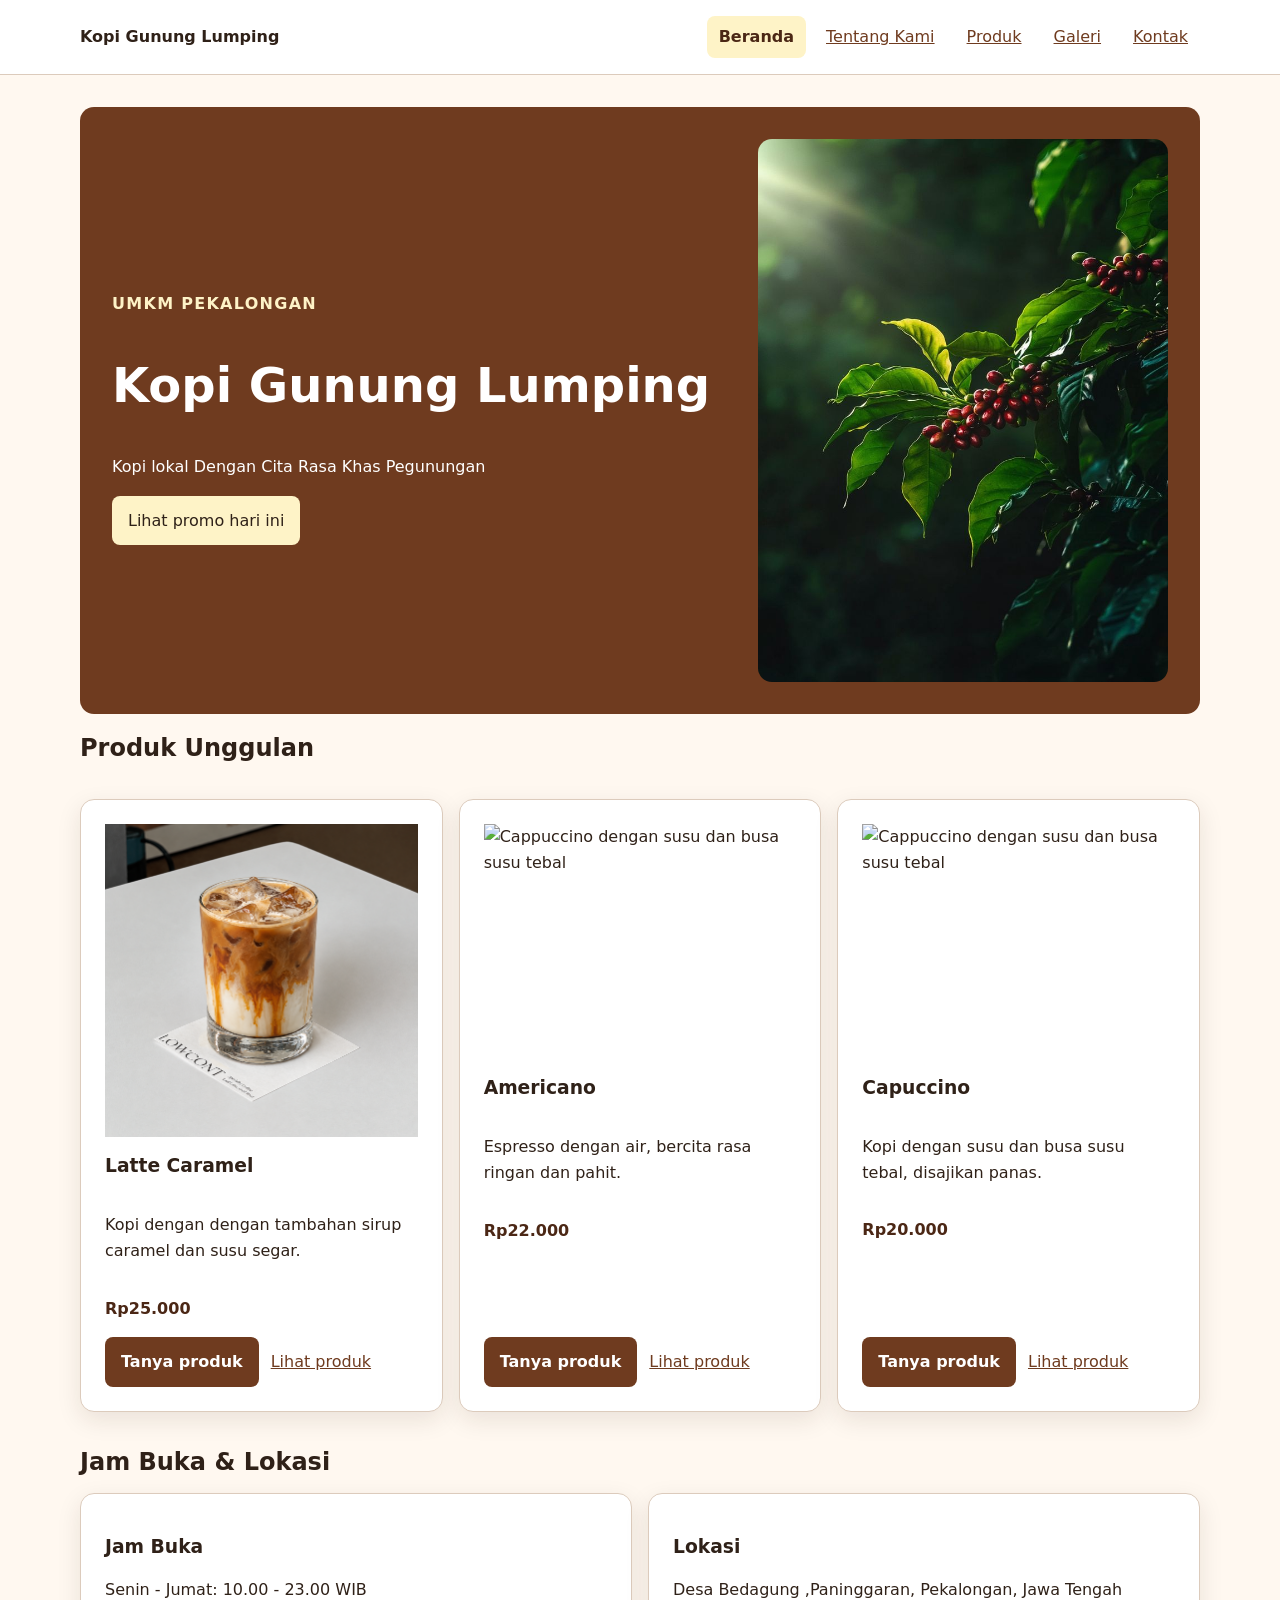
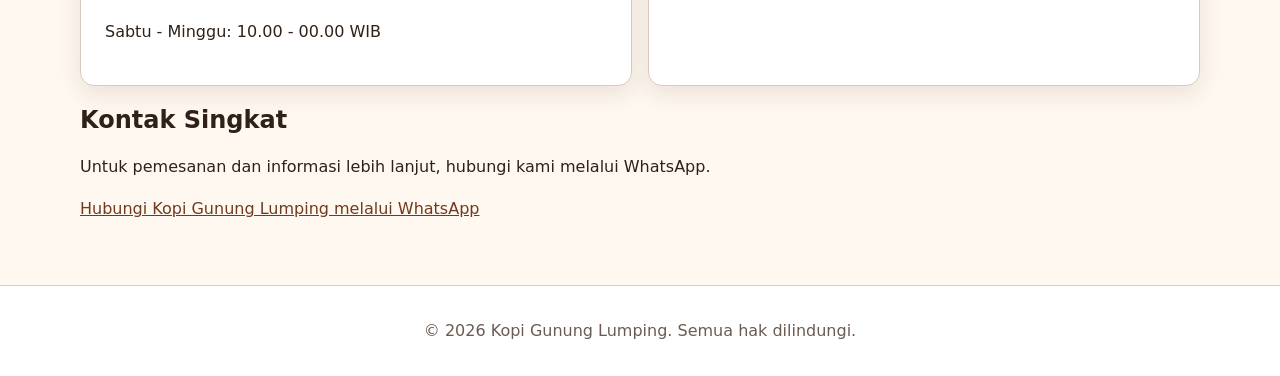
==== commit c1133369: "feat: terapkan responsive mobile-first" ====
--- a/index.html
+++ b/index.html
@@ -28,7 +28,7 @@
                 <p>Kopi lokal Dengan Cita Rasa Khas Pegunungan</p>
                 <button id="promoButton" type="button">Lihat promo hari ini</button>
             </div>
-            <img class="hero-image" src="assets/images/Coffee Bean Tree.jpg" alt="Produk kopi Kopi Gunung Lumping di atas meja">
+           <img class="hero-image" src="assets/images/Coffee Bean Tree.jpg" width="640" height="360" alt="Etalase Kopi Nusa berisi kemasan kopi lokal" />
         </section>
         <section>
             <h2>Produk Unggulan</h2>
@@ -61,7 +61,7 @@
                 />
                     <h3>Americano</h3>
                     <p>Espresso dengan air, bercita rasa ringan dan pahit.</p>
-                    <p class="price">Rp18.000</p>
+                    <p class="price">Rp22.000</p>
                     <div class="card-actions">
                         <a class="button" href="kontak.html">Tanya produk</a>
                         <a href="produk.html">Lihat produk</a>
@@ -78,7 +78,7 @@
                 />
                     <h3>Capuccino</h3>
                     <p>Kopi dengan susu dan busa susu tebal, disajikan panas.</p>
-                    <p class="price">Rp22.000</p>
+                    <p class="price">Rp20.000</p>
                     <div class="card-actions">
                         <a class="button" href="kontak.html">Tanya produk</a>
                         <a href="produk.html">Lihat produk</a>
--- a/css/style.css
+++ b/css/style.css
@@ -1,23 +1,20 @@
 :root {
-  --color-primary: #765548;
-  --color-primary-strong: #5b4035;
-  --color-text: #2f2521;
-  --color-muted: #7d6d65;
+  --color-primary: #6f3b1f;
+  --color-primary-strong: #4b2715;
+  --color-text: #2f2118;
+  --color-muted: #6b5b52;
   --color-surface: #ffffff;
-  --color-surface-soft: #f8f3ef;
-  --color-border: #dfd2ca;
-  --color-focus: #b08a5a;
-         
+  --color-surface-soft: #fff8f0;
+  --color-border: #dccbbc;
+  --color-focus: #1d4ed8;
   --space-1: 0.5rem;
   --space-2: 0.75rem;
   --space-3: 1rem;
   --space-4: 1.5rem;
   --space-5: 2rem;
-  --space-6: 3rem;
-
   --radius-sm: 0.5rem;
   --radius-md: 0.875rem;
-  --radius-lg: 1.25rem;
+  --shadow-card: 0 0.5rem 1.5rem rgb(47 33 24 / 0.1);
 }
 
 *,
@@ -26,120 +23,184 @@
   box-sizing: border-box;
 }
 
+html {
+  color-scheme: light;
+  scroll-behavior: smooth;
+}
+
 body {
   margin: 0;
-  color: #2f2118;
-  background: #f6f0e8;
+  min-width: 0;
   color: var(--color-text);
   background: var(--color-surface-soft);
-  font-family: Arial, sans-serif;
+  font-family: system-ui, -apple-system, BlinkMacSystemFont, "Segoe UI", sans-serif;
   font-size: 1rem;
   line-height: 1.6;
 }
 
+img,
+video {
+  display: block;
+  max-width: 100%;
+  height: auto;
+}
+
+audio {
+  max-width: 100%;
+}
+
+a {
+  color: var(--color-primary);
+  overflow-wrap: anywhere;
+}
+
+a:hover {
+  color: var(--color-primary-strong);
+}
+
+:focus-visible {
+  outline: 3px solid var(--color-focus);
+  outline-offset: 3px;
+}
+
+.hero :focus-visible {
+  outline-color: #fef3c7;
+}
+
+.skip-link {
+  position: absolute;
+  top: -5rem;
+  left: var(--space-3);
+  z-index: 999;
+  padding: var(--space-2) var(--space-3);
+  color: var(--color-surface);
+  background: var(--color-text);
+}
+
+.skip-link:focus {
+  top: var(--space-3);
+}
+
+.site-header,
+.site-footer {
+  padding: var(--space-3) var(--space-4);
+  background: var(--color-surface);
+  border-bottom: 1px solid var(--color-border);
+}
+
+.site-header {
+  padding-inline: 0;
+}
+
+.container {
+  margin-inline: auto;
+}
+
+.site-footer p {
+  margin-inline: auto;
+}
+
+.site-footer {
+  margin-top: var(--space-5);
+  color: var(--color-muted);
+  text-align: center;
+  border-top: 1px solid var(--color-border);
+  border-bottom: 0;
+}
+
+.nav,
 .page {
-  max-width: 920px;
-  margin: 0 auto;
-  padding: 32px 20px;
   width: min(100% - 2rem, 60rem);
   margin-inline: auto;
+}
+
+.nav {
+  display: flex;
+  flex-direction: column;
+  gap: var(--space-3);
+  align-items: flex-start;
+  justify-content: space-between;
+  min-width: 0;
+}
+
+.brand {
+  display: inline-block;
+  margin-bottom: 0;
+  color: var(--color-text);
+  font-weight: 800;
+  text-decoration: none;
+}
+
+.nav ul {
+  display: flex;
+  flex-direction: row;
+  gap: var(--space-1);
+  flex-wrap: wrap;
+  width: 100%;
+  padding: 0;
+  margin: 0;
+  list-style: none;
+}
+
+.nav li {
+  margin: 0;
+}
+
+.nav li a {
+  display: inline-block;
+  padding: var(--space-1) var(--space-2);
+}
+
+.nav a[aria-current="page"] {
+  color: var(--color-primary-strong);
+  font-weight: 700;
+  text-decoration: none;
+  background: #fef3c7;
+  border-radius: var(--radius-sm);
+}
+
+.page {
   padding-block: var(--space-5);
-  padding-block: var(--space-6);
 }
 
 .hero {
-  padding: 36px;
-  color: white;
-  background:  #6F4E37;
-  border-radius: 24px;
+  display: grid;
+  grid-template-columns: minmax(0, 1fr);
+  gap: var(--space-4);
+  align-items: center;
+  min-width: 0;
   padding: var(--space-5);
   color: var(--color-surface);
   background: var(--color-primary);
   border-radius: var(--radius-md);
-  border-radius: var(--radius-lg);
-}
-
-.hero h1 {
-  margin-top: -10px;
+}
+
+.hero-content,
+.hero-media {
+  min-width: 0;
 }
 
 .hero-image {
-  display: block;
   width: 100%;
-  height: 320px;
-  margin-top: 20px;
-  margin-top: var(--space-3);
+  max-width: 100%;
+  height: auto;
+  border-radius: var(--radius-md);
   object-fit: cover;
-  border-radius: 16px;
-  border-radius: var(--radius-md);
-}
-
-.product-list {
-  width: 100%;
-}
-
-.product-cards {
-  display: grid;
-  grid-template-columns: repeat(5, 1fr);
-  gap: 12px;
-}
-
-.product-card {
-  margin-top: var(--space-5);
-  display: flex;
-  flex-direction: column;
-  min-height: 230px;
-  padding: 12px;
-  background: var(--color-surface);
-  border: 1px solid var(--color-border);
-  border-radius: 8px;
-  box-shadow: var(--shadow-card);
-}
-
-.product-card h3 {
-  margin-top: 0;
-  color: var(--color-primary);
-  text-align: center;
-}
-
-.product-card p {
-  margin-bottom: 8px;
-  text-align: center;
-}
-
-.product-card .price {
-  margin-top: auto;
-  text-align: center;
-}
-
-.product-card .price a {
-  display: inline-block;
-  padding: 5px 10px;
-  color: var(--color-focus);
-  text-decoration: none;
-  border: 1px solid var(--color-focus);
-  border-radius: var(--radius-sm);
-}
-
-.product-card .price a:hover {
-  text-decoration: none;
-  color: var(--color-surface);
-  background: var(--color-primary-strong);
-}
-
-.product-list > h2 {
-  margin-top: 24px;
-  margin-bottom: 16px;
-  text-align: center;
-}
-
-.eyebrow {
-  margin: 0 0 8px;
-  margin: 0 0 var(--space-2);
-  color: var(--color-primary);
+}
+
+.hero-media {
+  position: relative;
+}
+
+.hero-badge {
+  position: absolute;
+  inset-block-start: var(--space-2);
+  inset-inline-end: var(--space-2);
+  padding: 0.25rem var(--space-2);
+  color: var(--color-primary-strong);
   font-weight: 800;
-  letter-spacing: 0.14em;
-  text-transform: uppercase;
+  background: #fef3c7;
+  border-radius: 999px;
 }
 
 h1,
@@ -149,42 +210,52 @@
   text-wrap: balance;
 }
 
-h2 {
-    text-align: center;
-  text-align: center;
-}
-
-.products {
-@@ -43,89 +147,242 @@ h2 {
-}
-
+h1 {
+  font-size: clamp(2rem, 6vw, 3rem);
+}
+
+p,
+li {
+  max-width: 68ch;
+}
+
+.eyebrow {
+  color: var(--color-primary);
+  font-weight: 800;
+  letter-spacing: 0.08em;
+  text-transform: uppercase;
+}
+
+.hero .eyebrow {
+  color: #fef3c7;
+}
+
+.hero figcaption {
+  color: #fef3c7;
+}
+
+.price {
+  color: var(--color-primary-strong);
+  font-weight: 800;
+}
+
+.button,
 button {
-  padding: 12px 18px;
-  color: #2f2118;
   display: inline-block;
+  max-width: 100%;
   padding: var(--space-2) var(--space-3);
   color: var(--color-surface);
   font: inherit;
   font-weight: 700;
+  text-decoration: none;
+  overflow-wrap: anywhere;
   cursor: pointer;
-  background: #ffd166;
   background: var(--color-primary);
   border: 0;
-  border-radius: 999px;
-}
-
-/* ============== uji tab/skip-link ================= */
-.skip-link { position: absolute; left: -9999px; padding: 8px 12px; color: white; background: #2f2118; }
-.skip-link:focus { top: 8px; left: 8px; }
-.site-header { padding: 16px 20px; background: white; border-bottom: 1px solid #dccbbc; }
-.nav { max-width: 920px; margin: 0 auto; }
-.brand { display: inline-block; margin-bottom: 8px; color: #4b2715; font-weight: 800; text-decoration: none; }
-.nav ul { padding: 0; margin: 0; list-style: none; }
-.nav li { display: inline-block; margin-right: 12px; }
-.nav a[aria-current="page"] { font-weight: 800; }
-  border-radius var--radius-sm;
-}
-
+  border-radius: var(--radius-sm);
+}
+
+.button:hover,
 button:hover {
   color: var(--color-surface);
   background: var(--color-primary-strong);
@@ -200,65 +271,25 @@
   background: #fde68a;
 }
 
-.hero {
-  display: grid;
-  grid-template-columns: 1.2fr 0.8fr;
-  gap: var(--space-4);
-  align-items: center;
-}
-.hero-image { width: 100%; border-radius: var(--radius-md); }
-
-.product-grid,
-.gallery-grid {
-  display: grid;
-  grid-template-columns: repeat(3, minmax(0, 1fr));
-  gap: var(--space-3);
-}
-.gallery-grid { grid-template-columns: repeat(2, minmax(0, 1fr)); }
-
-/* ============== Skip Link ================= */
-
-.skip-link {
-  position: absolute;
-  top: -5rem;
-  left: var(--space-3);
-  padding: var(--space-2) var(--space-3);
-  color: var(--color-surface);
-  background: var(--color-text);
-}
-
-.skip-link:focus {
-  top: var(--space-3);
-}
-
-a:focus-visible,
-button:focus-visible { outline: 3px solid #2563eb; outline-offset: 3px; }
-.site-footer { padding: 24px 20px; color: white; text-align: center; background: #2f2118; }
-button:focus-visible {
-  outline: 3px solid var(--color-focus);
-  outline-offset: 3px;
-}
-
-
-/* ============== Header & Navigasi ================= */
-
-.site-header {
-  padding: var(--space-3) var(--space-4);
+.product-card,
+.media-card,
+.info-card,
+form {
+  min-width: 0;
+  margin-block: var(--space-3);
+  padding: var(--space-3);
   background: var(--color-surface);
-  border-bottom: 1px solid var(--color-border);
-}
-
-.nav {
+  border: 1px solid var(--color-border);
+  border-radius: var(--radius-md);
+  box-shadow: var(--shadow-card);
+  overflow-wrap: anywhere;
+}
+
+.product-card {
   display: flex;
-  gap: var(--space-3);
-  align-items: center;
-  justify-content: space-between;
-}
-.brand { margin-bottom: 0; }
-.nav ul { display: flex; gap: var(--space-2); flex-wrap: wrap; }
-.nav li { margin: 0; }
-
-.product-card { display: flex; flex-direction: column; }
+  flex-direction: column;
+}
+
 .product-badge {
   align-self: flex-start;
   padding: 0.25rem var(--space-2);
@@ -268,6 +299,7 @@
   background: #fef3c7;
   border-radius: 999px;
 }
+
 .card-actions {
   display: flex;
   gap: var(--space-2);
@@ -276,135 +308,65 @@
   margin-top: auto;
 }
 
-.nav {
-  width: min(100% - 2rem, 60rem);
-  margin-inline: auto;
-}
-
-.brand {
-  display: inline-block;
-  margin-bottom: var(--space-2);
-  color: var(--color-text);
-  font-weight: 800;
-  text-decoration: none;
-}
-
-.nav ul {
-  padding: 0;
-  margin: 0;
-  list-style: none;
-}
-
-.nav li {
-  display: inline-block;
-  margin: 0 var(--space-2) var(--space-1) 0;
-}
-
-.nav a {
-  color: var(--color-text);
-  text-decoration: none;
-}
-
-.nav a[aria-current="page"] {
-  padding: var(--space-1) var(--space-2);
-  color: var(--color-primary-strong);
-  font-weight: 700;
-  text-decoration: none;
-  background: #fef3c7;
-  border-radius: var(--radius-sm);
-}
-
-
-/* ============== Footer ================= */
-
-.site-footer {
-  margin-top: var(--space-5);
-  padding: var(--space-3) var(--space-4);
-  color: var(--color-surface);
-  text-align: center;
-  background: var(--color-text);
-  border-top: 1px solid var(--color-border);
-}
-
-
-/* ============== Galeri ================= */
-img { max-width: 100%; height: auto; }
-figure { margin: 0 0 24px; }
-figcaption { margin-top: 8px; color: #6b5b52; }
-table { width: 100%; border-collapse: collapse; }
-caption { margin-bottom: 8px; font-weight: 700; text-align: left; }
-th,
-td { padding: 10px; text-align: left; border: 1px solid #dccbbc; }
-
-img {
-  max-width: 100%;
-  height: auto;
-}
-
-figure {
-  margin: 0 0 24px;
-  margin: 0 0 var(--space-4);
-}
-
-figure img {
+.card-actions a {
+  max-width: 100%;
+  overflow-wrap: anywhere;
+}
+
+.product-grid,
+.gallery-grid {
+  display: grid;
+  grid-template-columns: minmax(0, 1fr);
+  gap: var(--space-3);
+  min-width: 0;
+}
+
+.product-card img,
+.media-card img {
   display: block;
   width: 100%;
-  height: 300px;
+  max-width: 100%;
+  height: auto;
   object-fit: cover;
-  border-radius: 12px;
-  border-radius: var(--radius-md);
-}
-
-figcaption {
-  margin-top: 8px;
-  color: #6b5b52;
-  margin-top: var(--space-2);
-  color: var(--color-muted);
-}
-
-#audio-title {
-  color: var(--color-primary);
-  text-align: center;
-}
-
-#audio-note {
-  max-width: 700px;
-  margin: 0 auto var(--space-3);
-  color: var(--color-muted);
-  text-align: center;
-}
-
-audio {
-  display: block;
-  width: 100%;
-  max-width: 600px;
-  margin: 0 auto;
-}
-
-/* ============== Daftar produk ================= */
-
-.product-card,
-.media-card,
-table,
-form {
-  margin-block: var(--space-3);
-  padding: var(--space-3);
-  background: var(--color-surface);
-  border: 1px solid var(--color-border);
-  border-radius: var(--radius-md);
-  box-shadow: var(--shadow-card);
 }
 
 figure {
   margin-inline: 0;
 }
-/* =========== Tentang =============== */
 
 figcaption,
 caption {
   color: var(--color-muted);
 }
 
+.gallery-grid .media-card,
+.info-section .info-card {
+  margin-block: 0;
+}
+
+.info-section {
+  display: grid;
+  grid-template-columns: minmax(0, 1fr);
+  gap: var(--space-3);
+}
+
+.info-section h2 {
+  grid-column: 1 / -1;
+  margin-block-end: 0;
+}
+
+.nilai-list {
+  display: flex;
+  flex-direction: column;
+  gap: var(--space-3);
+  align-items: stretch;
+}
+
+.nilai-list .info-card {
+  flex: 1 1 12rem;
+  margin-block: 0;
+}
+
 table {
   width: 100%;
   border-collapse: collapse;
@@ -412,7 +374,6 @@
 
 caption {
   margin-bottom: var(--space-2);
-  color: var(--color-primary);
   font-weight: 700;
   text-align: left;
 }
@@ -421,153 +382,188 @@
 td {
   padding: var(--space-2);
   text-align: left;
+  vertical-align: top;
   border: 1px solid var(--color-border);
 }
 
 th {
-  color: var(--color-text);
   background: var(--color-surface-soft);
 }
 
-/* ============== Tentang ================= */
-
-.about-image {
+.table-scroll {
+  max-width: 100%;
+  margin-block: var(--space-3);
+  overflow-x: auto;
+  overscroll-behavior-x: contain;
+}
+
+.table-scroll table {
+  width: 100%;
+  min-width: 40rem;
+  margin-block: 0;
+  background: var(--color-surface);
+  border-collapse: collapse;
+  border-radius: 0;
+}
+
+.table-scroll caption {
+  margin-bottom: var(--space-2);
+  font-weight: 700;
+  text-align: left;
+}
+
+.table-scroll th,
+.table-scroll td {
+  padding: var(--space-2);
+  text-align: left;
+  vertical-align: top;
+  border: 1px solid var(--color-border);
+}
+
+.table-scroll th {
+  background: var(--color-surface-soft);
+}
+
+.table-scroll:focus-visible {
+  outline: 3px solid var(--color-focus);
+  outline-offset: 3px;
+}
+
+.field {
+  min-width: 0;
+  margin-bottom: var(--space-3);
+}
+
+.field label,
+legend {
   display: block;
+  margin-bottom: var(--space-1);
+  font-weight: 700;
+}
+
+.field input,
+.field select,
+.field textarea {
   width: 100%;
-  height: 400px;
-  object-fit: cover;
-  border-radius: 12px;
-  border-radius: var(--radius-md);
-}
-
-/* =========== Kontak ============== */
-/* ============== Kontak ================= */
-
-#konten > h1 {
-  text-align: center;
-}
-
-#konten > p {
-  max-width: 700px;
-  margin: 20px auto;
-  margin: var(--space-3) auto;
-  line-height: 1.6;
-}
-
-#form-kontak {
-  max-width: 700px;
-  margin: 30px auto;
-  padding: 20px;
-  background: white;
-  border: 1px solid #ddd;
-  border-radius: 8px;
-  margin: var(--space-4) auto;
-  padding: var(--space-3);
-  background: var(--color-surface);
-  border: 1px solid var(--color-border);
-  border-radius: var(--radius-md);
-  box-shadow: var(--shadow-card);
-}
-
-#form-kontak .field {
-  margin-bottom: 16px;
-  margin-bottom: var(--space-3);
-}
-
-#form-kontak label {
-  display: block;
-  margin-bottom: 6px;
-  margin-bottom: var(--space-1);
-}
-
-#form-kontak input[type="text"],
-@@ -137,49 +394,67 @@ figcaption {
-#form-kontak textarea {
-  width: 100%;
-  box-sizing: border-box;
-  padding: 9px;
-  border: 1px solid #bbb;
-  border-radius: 5px;
+  max-width: 100%;
+  min-width: 0;
   padding: var(--space-2);
-  color: var(--color-text);
+  color: inherit;
+  font: inherit;
   background: var(--color-surface);
   border: 1px solid var(--color-border);
   border-radius: var(--radius-sm);
+}
+
+input,
+select,
+textarea,
+button {
   font: inherit;
-}
-
-#form-kontak fieldset {
-  margin: 0 0 16px;
-  padding: 15px;
-  border: 1px solid #ccc;
-  border-radius: 5px;
+  max-width: 100%;
+}
+
+textarea {
+  resize: vertical;
+}
+
+input[type="radio"],
+input[type="checkbox"] {
+  width: auto;
+}
+
+fieldset {
+  min-width: 0;
   margin: 0 0 var(--space-3);
   padding: var(--space-3);
   border: 1px solid var(--color-border);
   border-radius: var(--radius-sm);
 }
 
-#form-kontak fieldset label {
-  margin-top: 8px;
-  margin-top: var(--space-2);
-}
-
-#form-kontak input[type="radio"] {
-  margin-right: 6px;
-  margin-right: var(--space-1);
-}
-
-#form-kontak button {
-  padding: 9px 18px;
-  border: none;
-  border-radius: 5px;
-  background: #af9e08;
-  color: white;
-  font-size: 16px;
-  display: inline-block;
-  padding: var(--space-2) var(--space-3);
-  color: var(--color-surface);
-  font: inherit;
-  font-weight: 700;
-  cursor: pointer;
-  background: var(--color-primary);
-  border: 0;
-  border-radius: var(--radius-sm);
-}
-
-#form-kontak button:hover {
-  opacity: 0.9;
-  color: var(--color-surface);
-  background: var(--color-primary-strong);
-}
-
-#kontak-lanjut {
-  text-align: center;
-}
-
-
-/* ============== Preview Form ================= */
+fieldset label {
+  display: block;
+  margin-block: var(--space-2);
+}
 
 #preview-form {
-  max-width: 700px;
-  margin: 20px auto;
-  padding: 15px;
-  background: white;
-  border: 1px solid #dccbbc;
-  border-radius: 5px;
-  margin: var(--space-3) auto;
+  max-width: 100%;
   padding: var(--space-3);
+  white-space: pre-wrap;
+  overflow-wrap: anywhere;
+  overflow-x: auto;
   background: var(--color-surface);
   border: 1px solid var(--color-border);
   border-radius: var(--radius-sm);
+}
+
+pre {
+  max-width: 100%;
+  overflow-x: auto;
   white-space: pre-wrap;
-}
-
-
-/* ============== Kontak Lanjutan ================= */
-
-#kontak-lanjut {
-  max-width: 700px;
-  margin: 30px auto;
-  margin: var(--space-4) auto;
+  overflow-wrap: anywhere;
+}
+
+@media (min-width: 40rem) {
+  .nav {
+    flex-direction: row;
+    align-items: center;
+  }
+
+  .nav ul {
+    width: auto;
+    justify-content: flex-end;
+    align-items: center;
+  }
+}
+
+@media (min-width: 42rem) {
+  .gallery-grid {
+    grid-template-columns: repeat(2, minmax(0, 1fr));
+  }
+
+  .nilai-list {
+    flex-direction: row;
+    flex-wrap: wrap;
+  }
+}
+
+
+@media (min-width: 48rem) {
+  .hero {
+    grid-template-columns: minmax(0, 1.2fr) minmax(0, 0.8fr);
+  }
+
+  .product-grid {
+    grid-template-columns: repeat(3, minmax(0, 1fr));
+  }
+
+  .info-section {
+    grid-template-columns: repeat(2, minmax(0, 1fr));
+  }
+
+  .page {
+    padding-block: var(--space-5);
+  }
+}
+
+@media (min-width: 60rem) {
+  .container,
+  .nav,
+  .page {
+    width: min(100% - 3rem, 70rem);
+  }
+
+  .nav {
+    justify-content: space-between;
+  }
+
+  .hero {
+    gap: var(--space-5);
+  }
+
+  .product-card,
+  .media-card,
+  .info-card {
+    padding: var(--space-4);
+  }
 }
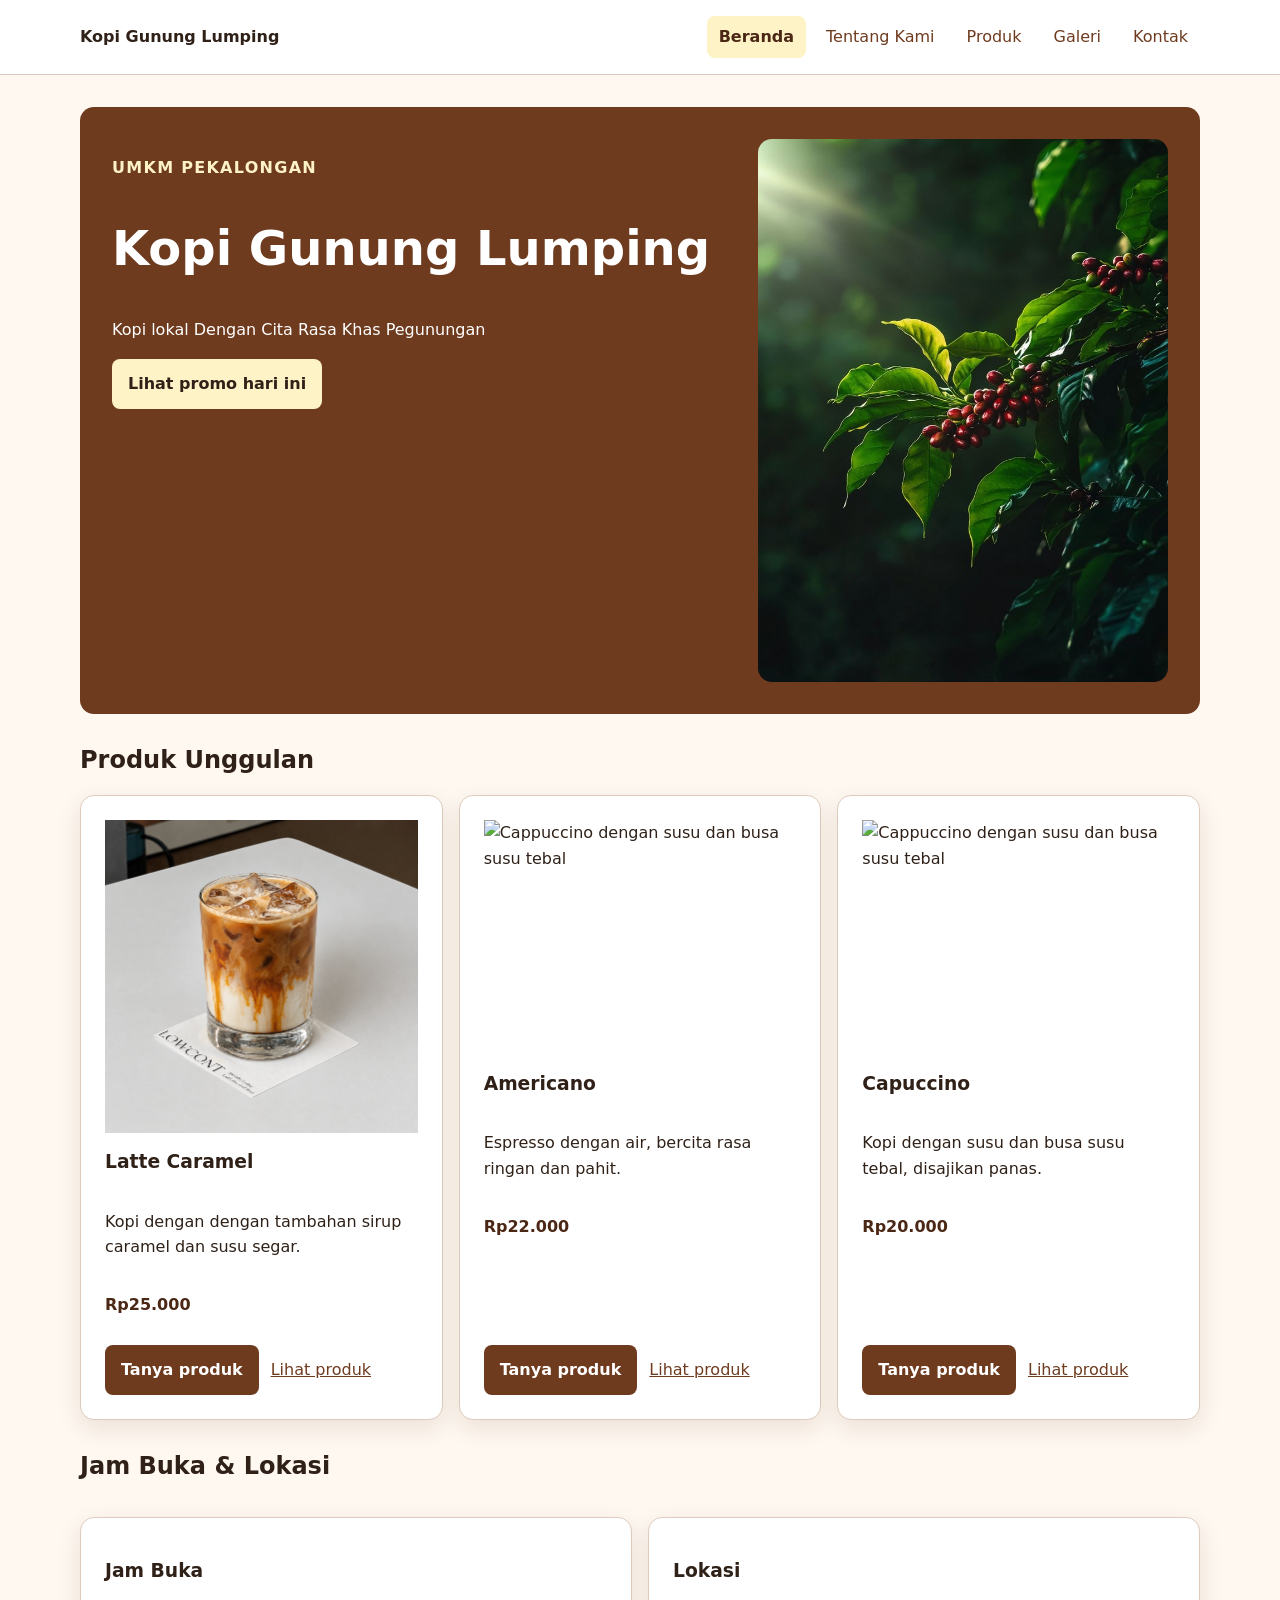
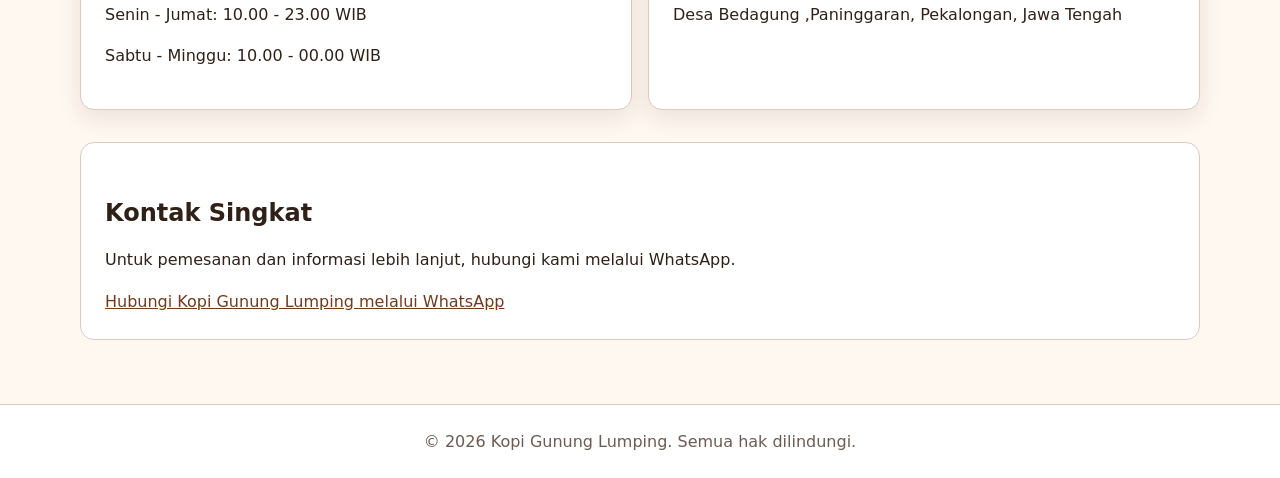
==== commit 7e9d8984: "feat: tambahkan hamburger menu mobile view dan update header navbar sesuai saran" ====
--- a/index.html
+++ b/index.html
@@ -9,17 +9,34 @@
 <body>
 <a class="skip-link" href="#konten">Lewati ke konten utama</a>
 <header class="site-header">
-    <nav class="nav" aria-label="Navigasi utama">
-        <a class="brand" href="index.html">Kopi Gunung Lumping</a>
-        <ul>
-            <li><a aria-current="page" href="index.html">Beranda</a></li>
-            <li><a href="tentang.html">Tentang Kami</a></li>
-            <li><a href="produk.html">Produk</a></li>
-            <li><a href="galeri.html">Galeri</a></li>
-            <li><a href="kontak.html">Kontak</a></li>
-        </ul>
-    </nav>
+  <nav class="nav container" aria-label="Navigasi utama">
+    <a class="brand" href="index.html">Kopi Gunung Lumping</a>
+
+    <details class="mobile-menu">
+      <summary aria-label="Buka menu navigasi">
+        <span class="hamburger" aria-hidden="true">☰</span>
+        <span>Menu</span>
+      </summary>
+
+      <ul>
+        <li><a aria-current="page" href="index.html">Beranda</a></li>
+        <li><a href="tentang.html">Tentang Kami</a></li>
+        <li><a href="produk.html">Produk</a></li>
+        <li><a href="galeri.html">Galeri</a></li>
+        <li><a href="kontak.html">Kontak</a></li>
+      </ul>
+    </details>
+
+    <ul class="desktop-menu">
+      <li><a aria-current="page" href="index.html">Beranda</a></li>
+      <li><a href="tentang.html">Tentang Kami</a></li>
+      <li><a href="produk.html">Produk</a></li>
+      <li><a href="galeri.html">Galeri</a></li>
+      <li><a href="kontak.html">Kontak</a></li>
+    </ul>
+  </nav>
 </header>
+
     <main id="konten" class="page">
         <section class="hero">
             <div class="hero-content">
@@ -109,6 +126,7 @@
    <footer class="site-footer">
         <p>&copy; 2026 Kopi Gunung Lumping. Semua hak dilindungi.</p>
     </footer>
-  <script src="js/scrpit.js"></script>
+
+<script src="js/scrpit.js"></script>
 </body>
 </html>
--- a/css/style.css
+++ b/css/style.css
@@ -7,16 +7,18 @@
   --color-surface-soft: #fff8f0;
   --color-border: #dccbbc;
   --color-focus: #1d4ed8;
+
   --space-1: 0.5rem;
   --space-2: 0.75rem;
   --space-3: 1rem;
   --space-4: 1.5rem;
   --space-5: 2rem;
+
   --radius-sm: 0.5rem;
   --radius-md: 0.875rem;
+
   --shadow-card: 0 0.5rem 1.5rem rgb(47 33 24 / 0.1);
 }
-
 *,
 *::before,
 *::after {
@@ -24,7 +26,6 @@
 }
 
 html {
-  color-scheme: light;
   scroll-behavior: smooth;
 }
 
@@ -36,16 +37,19 @@
   font-family: system-ui, -apple-system, BlinkMacSystemFont, "Segoe UI", sans-serif;
   font-size: 1rem;
   line-height: 1.6;
+  overflow-x: hidden;
 }
 
 img,
 video {
   display: block;
+  width: auto;
   max-width: 100%;
   height: auto;
 }
 
 audio {
+  display: block;
   max-width: 100%;
 }
 
@@ -56,152 +60,190 @@
 
 a:hover {
   color: var(--color-primary-strong);
+}
+
+button,
+input,
+select,
+textarea {
+  font: inherit;
 }
 
 :focus-visible {
   outline: 3px solid var(--color-focus);
   outline-offset: 3px;
 }
-
-.hero :focus-visible {
-  outline-color: #fef3c7;
-}
-
 .skip-link {
   position: absolute;
   top: -5rem;
   left: var(--space-3);
-  z-index: 999;
+  z-index: 9999;
   padding: var(--space-2) var(--space-3);
   color: var(--color-surface);
   background: var(--color-text);
+  text-decoration: none;
+  border-radius: var(--radius-sm);
 }
 
 .skip-link:focus {
   top: var(--space-3);
 }
 
-.site-header,
-.site-footer {
-  padding: var(--space-3) var(--space-4);
-  background: var(--color-surface);
-  border-bottom: 1px solid var(--color-border);
-}
-
-.site-header {
-  padding-inline: 0;
-}
-
-.container {
-  margin-inline: auto;
-}
-
-.site-footer p {
-  margin-inline: auto;
-}
-
-.site-footer {
-  margin-top: var(--space-5);
-  color: var(--color-muted);
-  text-align: center;
-  border-top: 1px solid var(--color-border);
-  border-bottom: 0;
-}
-
+
+.container,
 .nav,
 .page {
-  width: min(100% - 2rem, 60rem);
+  width: min(100% - 2rem, 70rem);
   margin-inline: auto;
+}
+
+
+.site-header {
+  background: var(--color-surface);
+  border-bottom: 1px solid var(--color-border);
 }
 
 .nav {
   display: flex;
-  flex-direction: column;
+  flex-direction: row;
+  align-items: center;
+  justify-content: space-between;
   gap: var(--space-3);
-  align-items: flex-start;
-  justify-content: space-between;
-  min-width: 0;
-}
-
+  min-width: 0;
+  padding-block: var(--space-3);
+}
 .brand {
   display: inline-block;
-  margin-bottom: 0;
+  flex: 0 0 auto;
   color: var(--color-text);
   font-weight: 800;
   text-decoration: none;
-}
-
-.nav ul {
+  white-space: nowrap;
+}
+
+.mobile-menu {
+  position: relative;
+  display: block;
+  flex: 0 0 auto;
+  width: auto;
+  margin-left: auto;
+}
+
+.mobile-menu summary {
   display: flex;
-  flex-direction: row;
+  align-items: center;
+  justify-content: center;
+  gap: 0.4rem;
+  width: fit-content;
+  padding: var(--space-1) var(--space-2);
+  color: var(--color-primary);
+  font-weight: 700;
+  cursor: pointer;
+  list-style: none;
+  background: var(--color-surface);
+  border: 1px solid var(--color-border);
+  border-radius: var(--radius-sm);
+}
+
+.mobile-menu summary::-webkit-details-marker {
+  display: none;
+}
+
+.mobile-menu summary:hover {
+  color: var(--color-primary-strong);
+  background: var(--color-surface-soft);
+}
+
+.hamburger {
+  display: inline-block;
+  font-size: 1.35rem;
+  line-height: 1;
+}
+
+.mobile-menu ul {
+  position: absolute;
+  top: calc(100% + 0.5rem);
+  right: 0;
+  z-index: 1000;
+
+  display: flex;
+  flex-direction: column;
   gap: var(--space-1);
+
+  width: max-content;
+  min-width: 12rem;
+  max-width: min(15rem, calc(100vw - 2rem));
+
+  margin: 0;
+  padding: var(--space-2);
+
+  list-style: none;
+  background: var(--color-surface);
+  border: 1px solid var(--color-border);
+  border-radius: var(--radius-sm);
+  box-shadow: var(--shadow-card);
+}
+
+.mobile-menu li {
+  margin: 0;
+  padding: 0;
+}
+
+.mobile-menu a {
+  display: block;
+  width: 100%;
+  padding: var(--space-2);
+  color: var(--color-text);
+  text-decoration: none;
+  border-radius: var(--radius-sm);
+}
+
+.mobile-menu a:hover {
+  color: var(--color-primary-strong);
+  background: var(--color-surface-soft);
+}
+
+.mobile-menu a[aria-current="page"] {
+  color: var(--color-primary-strong);
+  font-weight: 700;
+  background: #fef3c7;
+}
+
+.desktop-menu {
+  display: none;
+  align-items: center;
+  justify-content: flex-end;
   flex-wrap: wrap;
-  width: 100%;
+  gap: var(--space-1);
+
+  margin: 0;
   padding: 0;
+
+  list-style: none;
+}
+
+.desktop-menu li {
   margin: 0;
-  list-style: none;
-}
-
-.nav li {
-  margin: 0;
-}
-
-.nav li a {
+  padding: 0;
+}
+
+.desktop-menu a {
   display: inline-block;
   padding: var(--space-1) var(--space-2);
-}
-
-.nav a[aria-current="page"] {
+  text-decoration: none;
+  border-radius: var(--radius-sm);
+}
+
+.desktop-menu a[aria-current="page"] {
   color: var(--color-primary-strong);
   font-weight: 700;
-  text-decoration: none;
   background: #fef3c7;
-  border-radius: var(--radius-sm);
-}
-
+}
 .page {
   padding-block: var(--space-5);
-}
-
-.hero {
-  display: grid;
-  grid-template-columns: minmax(0, 1fr);
-  gap: var(--space-4);
-  align-items: center;
-  min-width: 0;
-  padding: var(--space-5);
-  color: var(--color-surface);
-  background: var(--color-primary);
-  border-radius: var(--radius-md);
-}
-
-.hero-content,
-.hero-media {
-  min-width: 0;
-}
-
-.hero-image {
-  width: 100%;
-  max-width: 100%;
-  height: auto;
-  border-radius: var(--radius-md);
-  object-fit: cover;
-}
-
-.hero-media {
-  position: relative;
-}
-
-.hero-badge {
-  position: absolute;
-  inset-block-start: var(--space-2);
-  inset-inline-end: var(--space-2);
-  padding: 0.25rem var(--space-2);
-  color: var(--color-primary-strong);
-  font-weight: 800;
-  background: #fef3c7;
-  border-radius: 999px;
-}
+  min-width: 0;
+}
+
 
 h1,
 h2,
@@ -214,9 +256,73 @@
   font-size: clamp(2rem, 6vw, 3rem);
 }
 
+h2 {
+  margin-top: var(--space-5);
+}
+
 p,
 li {
   max-width: 68ch;
+}
+
+.hero {
+  display: grid;
+  grid-template-columns: minmax(0, 1fr);
+  gap: var(--space-4);
+
+  min-width: 0;
+  padding: var(--space-5);
+
+  color: var(--color-surface);
+  background: var(--color-primary);
+
+  border-radius: var(--radius-md);
+}
+
+.hero-content,
+.hero-media {
+  min-width: 0;
+}
+
+.hero-content {
+  overflow-wrap: anywhere;
+}
+
+.hero .eyebrow {
+  color: #fef3c7;
+}
+
+.hero-image {
+  display: block;
+  width: 100%;
+  max-width: 100%;
+  height: auto;
+  border-radius: var(--radius-md);
+  object-fit: cover;
+}
+
+.hero-media {
+  position: relative;
+  min-width: 0;
+}
+
+.hero-badge {
+  position: absolute;
+  top: var(--space-2);
+  right: var(--space-2);
+
+  padding: 0.25rem var(--space-2);
+
+  color: var(--color-primary-strong);
+  font-weight: 800;
+
+  background: #fef3c7;
+  border-radius: 999px;
+}
+
+.hero figcaption {
+  margin-top: var(--space-1);
+  color: #fef3c7;
 }
 
 .eyebrow {
@@ -226,33 +332,23 @@
   text-transform: uppercase;
 }
 
-.hero .eyebrow {
-  color: #fef3c7;
-}
-
-.hero figcaption {
-  color: #fef3c7;
-}
-
-.price {
-  color: var(--color-primary-strong);
-  font-weight: 800;
-}
-
 .button,
 button {
   display: inline-block;
   max-width: 100%;
+
   padding: var(--space-2) var(--space-3);
+
   color: var(--color-surface);
-  font: inherit;
   font-weight: 700;
   text-decoration: none;
-  overflow-wrap: anywhere;
-  cursor: pointer;
+
   background: var(--color-primary);
   border: 0;
   border-radius: var(--radius-sm);
+
+  cursor: pointer;
+  overflow-wrap: anywhere;
 }
 
 .button:hover,
@@ -270,42 +366,60 @@
   color: var(--color-text);
   background: #fde68a;
 }
-
-.product-card,
-.media-card,
-.info-card,
-form {
-  min-width: 0;
-  margin-block: var(--space-3);
-  padding: var(--space-3);
-  background: var(--color-surface);
-  border: 1px solid var(--color-border);
-  border-radius: var(--radius-md);
-  box-shadow: var(--shadow-card);
-  overflow-wrap: anywhere;
-}
-
+.product-grid {
+  display: grid;
+  grid-template-columns: minmax(0, 1fr);
+  gap: var(--space-3);
+
+  min-width: 0;
+  width: 100%;
+}
 .product-card {
   display: flex;
   flex-direction: column;
+
+  min-width: 0;
+  padding: var(--space-3);
+
+  background: var(--color-surface);
+  border: 1px solid var(--color-border);
+  border-radius: var(--radius-md);
+  box-shadow: var(--shadow-card);
+
+  overflow-wrap: anywhere;
+}
+
+.product-card h3,
+.product-card p {
+  min-width: 0;
 }
 
 .product-badge {
   align-self: flex-start;
+
   padding: 0.25rem var(--space-2);
+
   color: var(--color-primary-strong);
   font-size: 0.875rem;
   font-weight: 800;
+
   background: #fef3c7;
   border-radius: 999px;
 }
 
+.price {
+  color: var(--color-primary-strong);
+  font-weight: 800;
+}
+
 .card-actions {
   display: flex;
-  gap: var(--space-2);
   align-items: center;
   flex-wrap: wrap;
+  gap: var(--space-2);
+
   margin-top: auto;
+  padding-top: var(--space-2);
 }
 
 .card-actions a {
@@ -313,35 +427,39 @@
   overflow-wrap: anywhere;
 }
 
-.product-grid,
 .gallery-grid {
   display: grid;
   grid-template-columns: minmax(0, 1fr);
   gap: var(--space-3);
-  min-width: 0;
-}
-
-.product-card img,
+
+  min-width: 0;
+}
+
+.media-card {
+  min-width: 0;
+  margin: 0;
+  padding: var(--space-3);
+
+  background: var(--color-surface);
+  border: 1px solid var(--color-border);
+  border-radius: var(--radius-md);
+  box-shadow: var(--shadow-card);
+
+  overflow-wrap: anywhere;
+}
+
 .media-card img {
   display: block;
   width: 100%;
   max-width: 100%;
   height: auto;
   object-fit: cover;
-}
-
-figure {
-  margin-inline: 0;
+  border-radius: var(--radius-sm);
 }
 
 figcaption,
 caption {
   color: var(--color-muted);
-}
-
-.gallery-grid .media-card,
-.info-section .info-card {
-  margin-block: 0;
 }
 
 .info-section {
@@ -352,7 +470,18 @@
 
 .info-section h2 {
   grid-column: 1 / -1;
-  margin-block-end: 0;
+}
+
+.info-card {
+  min-width: 0;
+  padding: var(--space-3);
+
+  background: var(--color-surface);
+  border: 1px solid var(--color-border);
+  border-radius: var(--radius-md);
+  box-shadow: var(--shadow-card);
+
+  overflow-wrap: anywhere;
 }
 
 .nilai-list {
@@ -364,16 +493,41 @@
 
 .nilai-list .info-card {
   flex: 1 1 12rem;
-  margin-block: 0;
+}
+
+.table-scroll {
+  width: 100%;
+  max-width: 100%;
+
+  margin-block: var(--space-3);
+
+  overflow-x: auto;
+  overflow-y: hidden;
+
+  overscroll-behavior-x: contain;
+}
+
+.table-scroll:focus-visible {
+  outline: 3px solid var(--color-focus);
+  outline-offset: 3px;
+}
+
+.table-scroll table {
+  width: 100%;
+  min-width: 40rem;
+
+  margin: 0;
+
+  background: var(--color-surface);
+  border-collapse: collapse;
 }
 
 table {
-  width: 100%;
   border-collapse: collapse;
 }
 
 caption {
-  margin-bottom: var(--space-2);
+  padding-bottom: var(--space-2);
   font-weight: 700;
   text-align: left;
 }
@@ -390,43 +544,18 @@
   background: var(--color-surface-soft);
 }
 
-.table-scroll {
-  max-width: 100%;
-  margin-block: var(--space-3);
-  overflow-x: auto;
-  overscroll-behavior-x: contain;
-}
-
-.table-scroll table {
-  width: 100%;
-  min-width: 40rem;
-  margin-block: 0;
-  background: var(--color-surface);
-  border-collapse: collapse;
-  border-radius: 0;
-}
-
-.table-scroll caption {
-  margin-bottom: var(--space-2);
-  font-weight: 700;
-  text-align: left;
-}
-
-.table-scroll th,
-.table-scroll td {
-  padding: var(--space-2);
-  text-align: left;
-  vertical-align: top;
-  border: 1px solid var(--color-border);
-}
-
-.table-scroll th {
-  background: var(--color-surface-soft);
-}
-
-.table-scroll:focus-visible {
-  outline: 3px solid var(--color-focus);
-  outline-offset: 3px;
+/* =========================
+   FORM
+========================= */
+
+form {
+  min-width: 0;
+  padding: var(--space-3);
+
+  background: var(--color-surface);
+  border: 1px solid var(--color-border);
+  border-radius: var(--radius-md);
+  box-shadow: var(--shadow-card);
 }
 
 .field {
@@ -444,53 +573,58 @@
 .field input,
 .field select,
 .field textarea {
+  display: block;
+
   width: 100%;
   max-width: 100%;
   min-width: 0;
+
   padding: var(--space-2);
-  color: inherit;
+
+  color: var(--color-text);
   font: inherit;
-  background: var(--color-surface);
-  border: 1px solid var(--color-border);
-  border-radius: var(--radius-sm);
-}
-
-input,
-select,
-textarea,
-button {
-  font: inherit;
-  max-width: 100%;
-}
-
-textarea {
+
+  background: var(--color-surface);
+  border: 1px solid var(--color-border);
+  border-radius: var(--radius-sm);
+}
+
+.field textarea {
   resize: vertical;
+}
+
+fieldset {
+  min-width: 0;
+  margin: 0 0 var(--space-3);
+  padding: var(--space-3);
+
+  border: 1px solid var(--color-border);
+  border-radius: var(--radius-sm);
+}
+
+fieldset label {
+  display: block;
+  margin-block: var(--space-2);
 }
 
 input[type="radio"],
 input[type="checkbox"] {
   width: auto;
-}
-
-fieldset {
-  min-width: 0;
-  margin: 0 0 var(--space-3);
+  max-width: none;
+}
+
+/* =========================
+   FORM PREVIEW
+========================= */
+
+#preview-form {
+  max-width: 100%;
   padding: var(--space-3);
-  border: 1px solid var(--color-border);
-  border-radius: var(--radius-sm);
-}
-
-fieldset label {
-  display: block;
-  margin-block: var(--space-2);
-}
-
-#preview-form {
-  max-width: 100%;
-  padding: var(--space-3);
+
   white-space: pre-wrap;
   overflow-wrap: anywhere;
   overflow-x: auto;
+
   background: var(--color-surface);
   border: 1px solid var(--color-border);
   border-radius: var(--radius-sm);
@@ -498,67 +632,91 @@
 
 pre {
   max-width: 100%;
+  white-space: pre-wrap;
+  overflow-wrap: anywhere;
   overflow-x: auto;
-  white-space: pre-wrap;
-  overflow-wrap: anywhere;
+}
+
+/* =========================
+   CONTACT
+========================= */
+
+.contact-section {
+  min-width: 0;
+  margin-top: var(--space-5);
+  padding: var(--space-4);
+
+  background: var(--color-surface);
+  border: 1px solid var(--color-border);
+  border-radius: var(--radius-md);
+
+  overflow-wrap: anywhere;
+}
+
+.site-footer {
+  margin-top: var(--space-5);
+  padding: var(--space-4) var(--space-3);
+
+  color: var(--color-muted);
+  text-align: center;
+
+  background: var(--color-surface);
+  border-top: 1px solid var(--color-border);
+}
+
+.site-footer p {
+  margin: 0 auto;
 }
 
 @media (min-width: 40rem) {
-  .nav {
-    flex-direction: row;
-    align-items: center;
-  }
-
-  .nav ul {
-    width: auto;
-    justify-content: flex-end;
-    align-items: center;
-  }
-}
-
-@media (min-width: 42rem) {
-  .gallery-grid {
-    grid-template-columns: repeat(2, minmax(0, 1fr));
-  }
-
-  .nilai-list {
-    flex-direction: row;
-    flex-wrap: wrap;
-  }
-}
-
-
-@media (min-width: 48rem) {
-  .hero {
-    grid-template-columns: minmax(0, 1.2fr) minmax(0, 0.8fr);
-  }
-
-  .product-grid {
-    grid-template-columns: repeat(3, minmax(0, 1fr));
-  }
-
-  .info-section {
-    grid-template-columns: repeat(2, minmax(0, 1fr));
-  }
-
-  .page {
-    padding-block: var(--space-5);
-  }
-}
-
-@media (min-width: 60rem) {
+
   .container,
   .nav,
   .page {
     width: min(100% - 3rem, 70rem);
   }
 
+  .mobile-menu {
+    display: none;
+  }
+
+  .desktop-menu {
+    display: flex;
+  }
+
   .nav {
+    flex-direction: row;
+    align-items: center;
     justify-content: space-between;
   }
 
+  .gallery-grid {
+    grid-template-columns: repeat(2, minmax(0, 1fr));
+  }
+
+  .nilai-list {
+    flex-direction: row;
+    flex-wrap: wrap;
+  }
+
+  .info-card {
+    flex: 1 1 12rem;
+  }
+}
+
+@media (min-width: 48rem) {
+
   .hero {
+    grid-template-columns: minmax(0, 1.2fr) minmax(0, 0.8fr);
     gap: var(--space-5);
+  }
+
+  .product-grid {
+    grid-template-columns: repeat(3, minmax(0, 1fr));
+  }
+
+  .info-section {
+    grid-template-columns: repeat(2, minmax(0, 1fr));
   }
 
   .product-card,
@@ -566,4 +724,17 @@
   .info-card {
     padding: var(--space-4);
   }
+}
+
+@media (min-width: 60rem) {
+
+  .container,
+  .nav,
+  .page {
+    width: min(100% - 4rem, 70rem);
+  }
+
+  .hero {
+    gap: var(--space-5);
+  }
 }
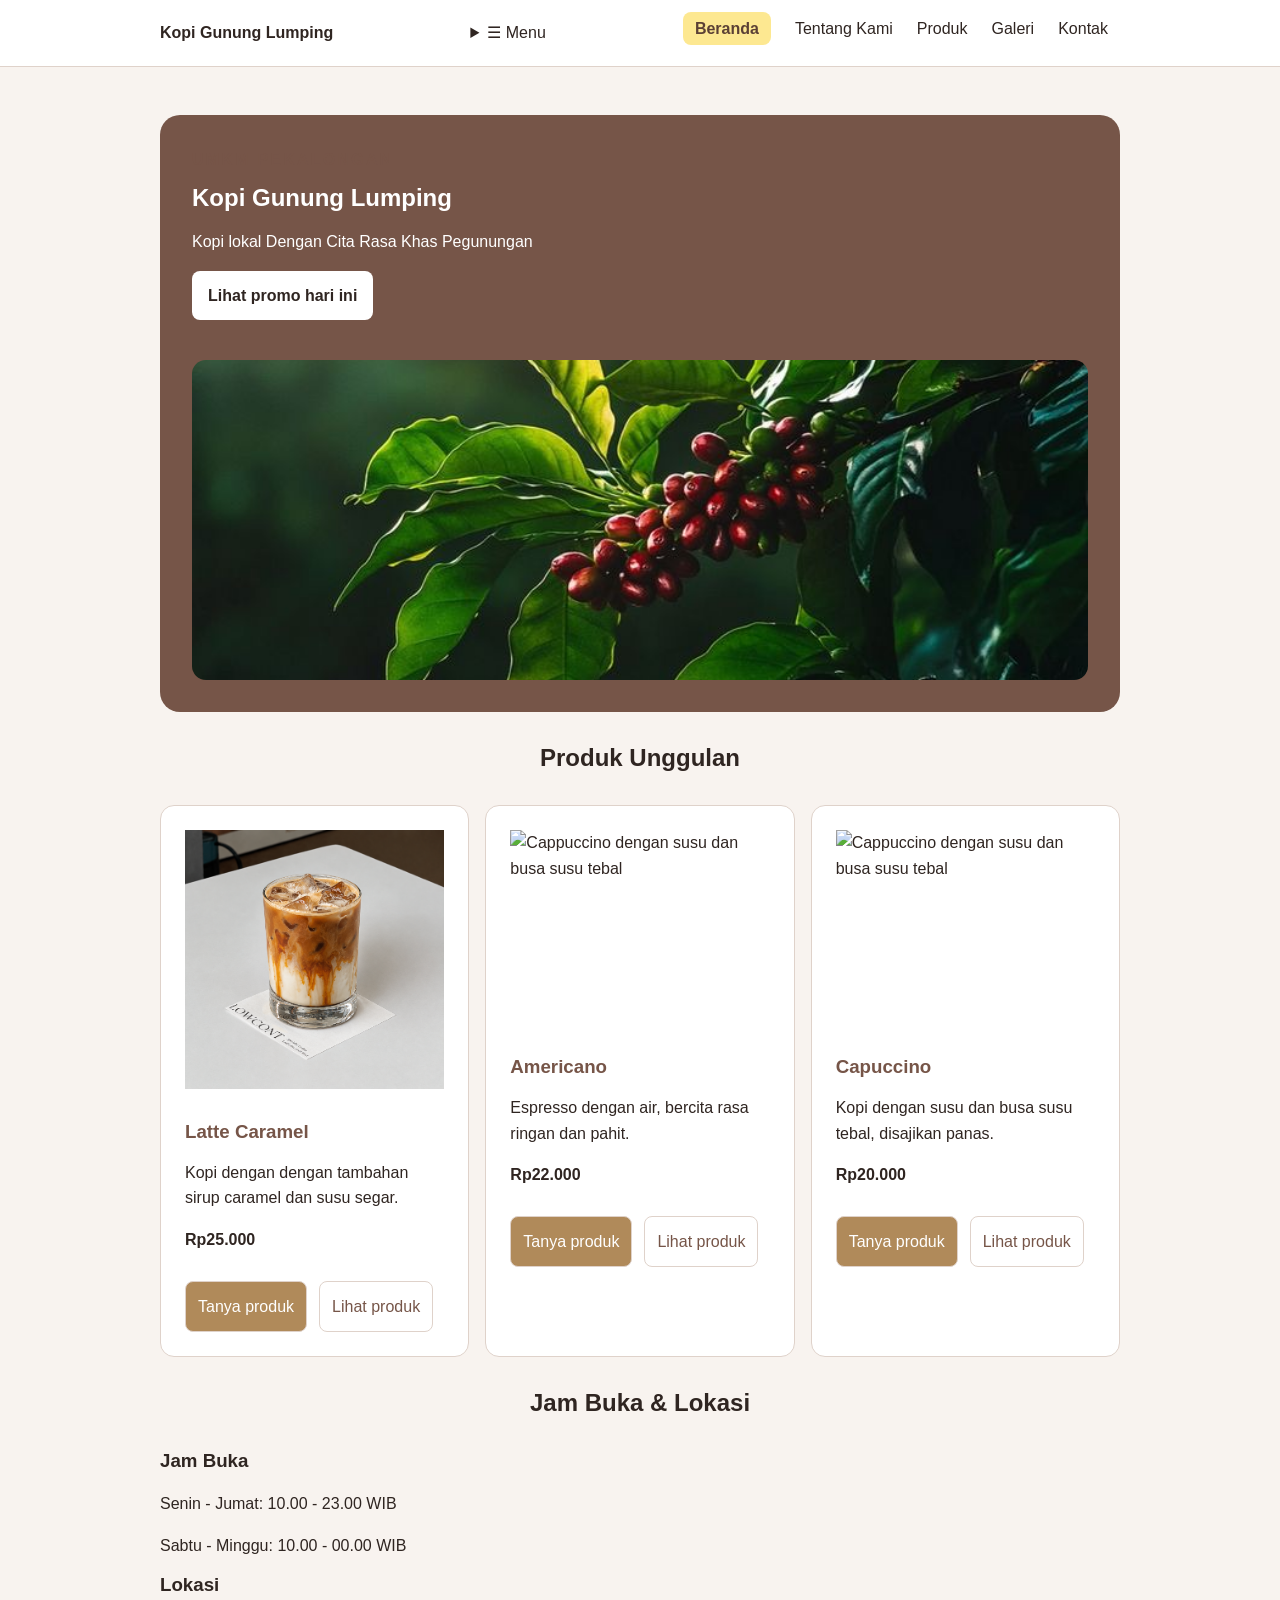
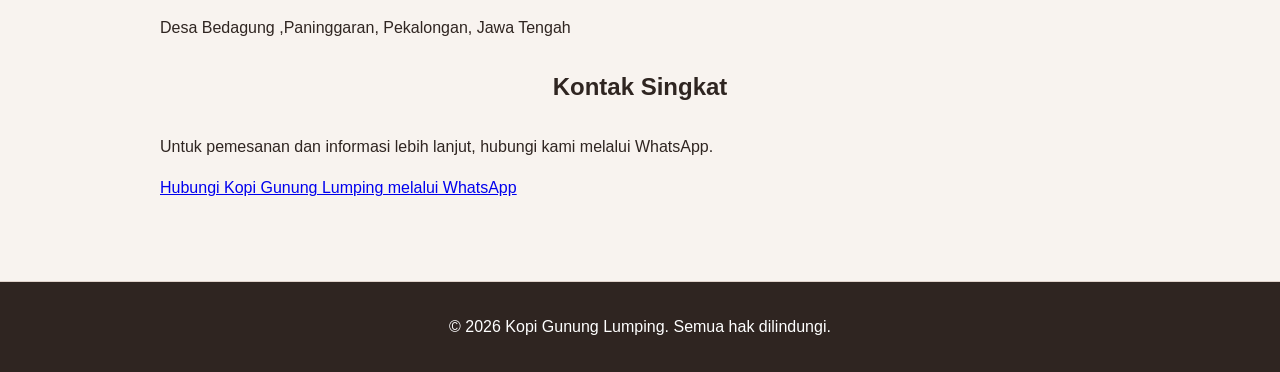
==== commit 6daa2106: "refactor katalog produk dengan function dan array methods rev" ====
--- a/index.html
+++ b/index.html
@@ -5,6 +5,8 @@
     <meta name="viewport" content="width=device-width, initial-scale=1">
     <title>Kopi Gunung Lumping - Website UMKM</title>
     <link rel="stylesheet" href="css/style.css">
+    <script src="js/app.js" defer></script>
+
 </head>
 <body>
 <a class="skip-link" href="#konten">Lewati ke konten utama</a>
@@ -128,5 +130,6 @@
     </footer>
 
 <script src="js/scrpit.js"></script>
+
 </body>
 </html>
--- a/css/style.css
+++ b/css/style.css
@@ -1,740 +1,822 @@
 :root {
-  --color-primary: #6f3b1f;
-  --color-primary-strong: #4b2715;
-  --color-text: #2f2118;
-  --color-muted: #6b5b52;
+  --color-primary: #765548;
+  --color-primary-strong: #5b4035;
+  --color-text: #2f2521;
+  --color-muted: #7d6d65;
   --color-surface: #ffffff;
-  --color-surface-soft: #fff8f0;
-  --color-border: #dccbbc;
-  --color-focus: #1d4ed8;
-
+  --color-surface-soft: #f8f3ef;
+  --color-border: #dfd2ca;
+  --color-focus: #b08a5a;
+  --color-cerah : #fde891;
+         
   --space-1: 0.5rem;
   --space-2: 0.75rem;
   --space-3: 1rem;
   --space-4: 1.5rem;
   --space-5: 2rem;
+  --space-6: 3rem;
 
   --radius-sm: 0.5rem;
   --radius-md: 0.875rem;
-
-  --shadow-card: 0 0.5rem 1.5rem rgb(47 33 24 / 0.1);
-}
+  --radius-lg: 1.25rem;
+}
+
 *,
 *::before,
 *::after {
   box-sizing: border-box;
 }
 
-html {
-  scroll-behavior: smooth;
-}
-
 body {
   margin: 0;
-  min-width: 0;
   color: var(--color-text);
   background: var(--color-surface-soft);
-  font-family: system-ui, -apple-system, BlinkMacSystemFont, "Segoe UI", sans-serif;
+  font-family: Arial, sans-serif;
   font-size: 1rem;
   line-height: 1.6;
-  overflow-x: hidden;
-}
-
-img,
-video {
-  display: block;
-  width: auto;
-  max-width: 100%;
-  height: auto;
-}
-
-audio {
-  display: block;
-  max-width: 100%;
-}
-
-a {
+}
+
+.page {
+  width: min(100% - 2rem, 60rem);
+  margin-inline: auto;
+  padding-block: var(--space-6);
+}
+
+.eyebrow {
+  margin: 0 0 var(--space-2);
   color: var(--color-primary);
-  overflow-wrap: anywhere;
-}
-
-a:hover {
-  color: var(--color-primary-strong);
-}
-
-button,
-input,
-select,
-textarea {
-  font: inherit;
-}
-
-:focus-visible {
-  outline: 3px solid var(--color-focus);
-  outline-offset: 3px;
-}
+  font-weight: 800;
+  letter-spacing: 0.14em;
+  text-transform: uppercase;
+}
+
+/* ============== Skip Link ================= */
+
 .skip-link {
   position: absolute;
   top: -5rem;
   left: var(--space-3);
-  z-index: 9999;
   padding: var(--space-2) var(--space-3);
   color: var(--color-surface);
   background: var(--color-text);
-  text-decoration: none;
-  border-radius: var(--radius-sm);
 }
 
 .skip-link:focus {
   top: var(--space-3);
 }
 
-
-.container,
-.nav,
-.page {
-  width: min(100% - 2rem, 70rem);
-  margin-inline: auto;
-}
-
+a:focus-visible,
+button:focus-visible {
+  outline: 3px solid var(--color-focus);
+  outline-offset: 3px;
+}
+
+
+/* ============== Header & Navigasi ================= */
 
 .site-header {
+  padding: var(--space-3) var(--space-4);
   background: var(--color-surface);
   border-bottom: 1px solid var(--color-border);
 }
 
+.brand {
+    display: flex;
+    margin-bottom: 0;
+    align-items: center;
+    font-weight: 800;
+    gap: var(--space-2);
+    color: var(--color-primary);
+    text-decoration: none;
+}
+
+.brand-icon {
+    display: flex;
+    align-items: center;
+    justify-content: center;
+    padding: var(--space-2);
+    color: var(--color-primary);
+    background: var(--color-surface-soft);
+    border: 1px solid var(--color-border);
+    border-radius: var(--radius-md);
+    font-size: 1.6rem;
+}
+
+.brand-text {
+    display: flex;
+    flex-direction: column;
+    gap: var(--space-1);
+}
+
+.brand-name {
+    font-family: "Playfair Display", serif;
+    font-size: 1.5rem;
+    font-weight: 800;
+    letter-spacing: -0.5px;
+    line-height: 1.2;
+}
+
+.brand-tagline {
+    font-family: "DM Sans", sans-serif;
+    color: var(--color-muted);
+    font-size: 0.65rem;
+    letter-spacing: 1px;
+}
+
 .nav {
+  width: min(100% - 2rem, 60rem);
+  margin-inline: auto;
   display: flex;
-  flex-direction: row;
-  align-items: center;
+  flex-direction: column;
+  gap: var(--space-3);
+  align-items: flex-start;
   justify-content: space-between;
-  gap: var(--space-3);
-  min-width: 0;
-  padding-block: var(--space-3);
-}
-.brand {
+}
+
+.nav ul {
+  padding: 0;
+  margin: 0;
+  list-style: none;
+  display: flex;
+  flex-direction: column;
+  gap: var(--space-2);
+  flex-wrap: wrap;
+}
+
+.nav li {
   display: inline-block;
-  flex: 0 0 auto;
+  margin: 0 var(--space-2) var(--space-1) 0;
+}
+
+.nav a {
   color: var(--color-text);
-  font-weight: 800;
   text-decoration: none;
-  white-space: nowrap;
-}
-
-.mobile-menu {
-  position: relative;
+}
+
+.nav a[aria-current="page"] {
+  padding: var(--space-1) var(--space-2);
+  color: var(--color-primary-strong);
+  font-weight: 700;
+  text-decoration: none;
+  background: var(--color-cerah);
+  border-radius: var(--radius-sm);
+}
+/* =============== HERO ================== */
+.hero {
+    padding: var(--space-5);
+    color: var(--color-surface);
+    background: var(--color-primary);
+    border-radius: var(--radius-lg);
+    display: grid;
+    grid-template-columns: minmax(0, 1fr);
+    gap: var(--space-4);
+    align-items: center;
+}
+
+.hero-content {
+    min-width: 0;
+}
+
+.hero h1 {
+    margin-top: 0;
+    margin-bottom: var(--space-2);
+}
+
+.hero-image {
+    display: block;
+    width: 100%;
+    height: 320px;
+    margin-top: var(--space-3);
+    border-radius: var(--radius-md);
+    object-fit: cover;
+}
+
+h1,h2,h3 {
+    line-height: 1.2;
+    text-wrap: balance;
+}
+
+h2 {
+    text-align: center;
+    margin-block: var(--space-5);
+}
+
+h3 {
+    margin-top: 0;
+}
+
+button {
+    display: inline-block;
+    padding: var(--space-2) var(--space-3);
+    color: var(--color-surface);
+    font: inherit;
+    font-weight: 700;
+    cursor: pointer;
+    background: var(--color-primary);
+    border: 0;
+    border-radius: var(--radius-sm);
+}
+
+button:hover {
+    background: var(--color-primary-strong);
+}
+
+button:focus-visible,
+a:focus-visible {
+    outline: 3px solid var(--color-focus);
+    outline-offset: 3px;
+}
+
+.hero button {
+    color: var(--color-text);
+    background: var(--color-surface);
+}
+
+.hero button:hover {
+    background: var(--color-cerah);
+}
+
+.product-list {
+    display: grid;
+    grid-template-columns: minmax(0, 1fr);
+    gap: 16px;
+    align-items: start;
+}
+
+.product-list > h2 {
+    grid-column: 1 / -1;
+    margin: 0;
+    text-align: center;
+}
+
+.product-list > .hero-image {
+    display: block;
+    width: 100%;
+    height: auto;
+    min-height: 0;
+    margin: 0;
+    object-fit: contain;
+    object-position: center;
+    border-radius: 12px;
+}
+
+.home-product-cards,
+.product-cards {
+    display: grid;
+    grid-template-columns: repeat(5, minmax(0, 1fr));
+    gap: 12px;
+    align-items: stretch;
+    width: 100%;
+}
+
+.home-product-card {
+    display: flex;
+    flex-direction: column;
+    align-items: center;
+    min-width: 0;
+    padding: 14px 12px;
+    background: var(--color-surface);
+    border: 1px solid var(--color-border);
+    border-radius: 14px;
+    text-align: center;
+    overflow-wrap: anywhere;
+    box-sizing: border-box;
+}
+
+.home-product-card h3 {
+    width: 100%;
+    min-height: 42px;
+    margin: 0 0 12px;
+    font-size: 1rem;
+    line-height: 1.4;
+    color: var(--color-primary);
+}
+
+.home-product-card p {
+    margin: 8px 0;
+    font-size: 0.9rem;
+    line-height: 1.6;
+}
+
+.home-product-card .price {
+    margin-top: auto;
+    padding-top: 8px;
+    font-weight: 700;
+}
+
+.home-product-card .price a {
+    display: inline-block;
+    padding: 9px 12px;
+    border: 1px solid var(--color-focus);
+    border-radius: 9px;
+    color: var(--color-focus);
+    text-decoration: none;
+    font-weight: 400;
+    white-space: nowrap;
+    transition: background-color 0.2s, color 0.2s;
+}
+
+.home-product-card .price a:hover {
+    background-color: var(--color-primary);
+    color: #fff;
+    text-decoration: none;
+}
+.price {
+    font-weight: 700;
+}
+
+.price a {
+    color: var(--color-primary);
+    text-decoration: none;
+}
+
+.price a:hover {
+    color: var(--color-primary-strong);
+    text-decoration: underline;
+}
+
+
+/* ============== Footer ================= */
+
+.site-footer {
+  margin-top: var(--space-5);
+  padding: var(--space-3) var(--space-4);
+  color: var(--color-surface);
+  text-align: center;
+  background: var(--color-text);
+  border-top: 1px solid var(--color-border);
+}
+
+
+/* ============== Galeri ================= */
+
+img {
+  max-width: 100%;
+  height: auto;
+}
+
+figure {
+  margin: 0 0 var(--space-4);
+}
+
+figure img {
   display: block;
-  flex: 0 0 auto;
-  width: auto;
-  margin-left: auto;
-}
-
-.mobile-menu summary {
-  display: flex;
-  align-items: center;
-  justify-content: center;
-  gap: 0.4rem;
-  width: fit-content;
-  padding: var(--space-1) var(--space-2);
+  width: 100%;
+  height: auto;
+  object-fit: contain;
+  border-radius: var(--radius-md);
+}
+
+figcaption {
+  margin-top: var(--space-2);
+  color: var(--color-muted);
+}
+
+#audio-title {
+  color: var(--color-primary);
+  text-align: center;
+}
+
+#audio-note {
+  max-width: 700px;
+  margin: 0 auto var(--space-3);
+  color: var(--color-muted);
+  text-align: center;
+}
+
+audio {
+  display: block;
+  width: 100%;
+  max-width: 600px;
+  margin: 0 auto;
+}
+
+/* ============== Daftar produk ================= */
+
+.product-grid {
+    display: grid;
+    grid-template-columns: repeat(3, minmax(0, 1fr));
+    gap: var(--space-3);
+    margin-block: var(--space-4);
+}
+
+.product-card {
+    position: relative;
+    display: flex;
+    flex-direction: column;
+    margin: 0;
+    padding: var(--space-4);
+    background: var(--color-surface);
+    border: 1px solid var(--color-border);
+    border-radius: var(--radius-md);
+    box-shadow: var(--shadow-card);
+}
+
+.product-badge {
+    position: absolute;
+    top: var(--space-3);
+    right: var(--space-3);
+    padding: 2px 5px;
+    color: var(--color-surface);
+    background: var(--color-focus);
+    border: 1px solid var(--color-border);
+    border-radius: var(--radius-sm);
+    font-size: 0.7rem;
+}
+
+.product-card h3 {
+    margin-top: var(--space-5);
+    margin-bottom: var(--space-3);
+    color: var(--color-primary);
+    text-align: left;
+}
+
+.product-card p {
+    margin-top: 0;
+    margin-bottom: var(--space-3);
+    text-align: left;
+}
+
+.product-card .priceProduk,
+.product-card .priceProdukProduk {
+    margin-top: auto;
+    color: var(--color-primary);
+    font-weight: 700;
+}
+
+.card-actions {
+    display: flex;
+    flex-direction: row;
+    align-items: flex-start;
+    gap: var(--space-2);
+    margin-top: var(--space-2);
+}
+
+.card-actions a {
+    display: inline-block;
+    padding: var(--space-2);
+    color: var(--color-primary);
+    text-align: center;
+    text-decoration: none;
+    border: 1px solid var(--color-border);
+    border-radius: var(--radius-sm);
+}
+
+.card-actions .button {
+    color: var(--color-surface);
+    background: var(--color-focus);
+}
+
+.card-actions .button:hover {
+    background: var(--color-primary);
+}
+
+.card-actions a:not(.button):hover {
+    color: var(--color-surface);
+    background: var(--color-primary);
+}
+
+figure {
+  margin-inline: 0;
+}
+
+figcaption,
+caption {
+  color: var(--color-muted);
+}
+
+table {
+  width: 100%;
+  border-collapse: collapse;
+}
+
+.table-scroll {
+    max-width: 100%;
+    overflow-x: auto;
+}
+
+.table-scroll:focus-visible {
+    outline: 3px solid var(--color-focus);
+    outline-offset: 3px;
+}
+
+.table-scroll table {
+    min-width: 40 rem;
+}
+
+caption {
+  margin-bottom: var(--space-2);
   color: var(--color-primary);
   font-weight: 700;
-  cursor: pointer;
-  list-style: none;
+  text-align: left;
+}
+
+th,
+td {
+  padding: var(--space-2);
+  text-align: left;
+  border: 1px solid var(--color-border);
+}
+
+th {
+  color: var(--color-text);
+  background: var(--color-surface-soft);
+}
+
+.js-product-grid {
+  display: grid;
+  grid-template-columns: repeat(auto-fit, minmax(14rem, 1fr));
+  gap: var(--space-4);
+}
+
+.js-product-card {
+  padding: var(--space-4);
+  border: 1px solid var(--color-border);
+  border-radius: var(--radius-lg);
   background: var(--color-surface);
-  border: 1px solid var(--color-border);
-  border-radius: var(--radius-sm);
-}
-
-.mobile-menu summary::-webkit-details-marker {
-  display: none;
-}
-
-.mobile-menu summary:hover {
-  color: var(--color-primary-strong);
-  background: var(--color-surface-soft);
-}
-
-.hamburger {
-  display: inline-block;
-  font-size: 1.35rem;
-  line-height: 1;
-}
-
-.mobile-menu ul {
-  position: absolute;
-  top: calc(100% + 0.5rem);
-  right: 0;
-  z-index: 1000;
-
-  display: flex;
-  flex-direction: column;
-  gap: var(--space-1);
-
-  width: max-content;
-  min-width: 12rem;
-  max-width: min(15rem, calc(100vw - 2rem));
-
-  margin: 0;
-  padding: var(--space-2);
-
-  list-style: none;
-  background: var(--color-surface);
-  border: 1px solid var(--color-border);
-  border-radius: var(--radius-sm);
-  box-shadow: var(--shadow-card);
-}
-
-.mobile-menu li {
-  margin: 0;
-  padding: 0;
-}
-
-.mobile-menu a {
+}
+
+.stock-badge {
+  display: inline-flex;
+  margin-block-start: var(--space-2);
+  padding: 0.25rem 0.6rem;
+  border-radius: 999px;
+  font-size: 0.85rem;
+  font-weight: 700;
+  background: #dcfce7;
+  color: #166534;
+}
+
+.stock-badge.warning {
+  background: #fef3c7;
+  color: #92400e;
+}
+
+.stock-badge.empty {
+  background: #fee2e2;
+  color: #991b1b;
+}
+
+#produk-unggulan {
+  font-weight: 700;
+  color: var(--color-primary, #6f3b1f);
+}
+
+.featured-badge {
+  display: inline-flex;
+  align-self: flex-end;
+  margin-block-start: var(--space-2);
+  margin-block-end: var(--space-2);
+  padding: 0.25rem 0.6rem;
+  border-radius: 999px;
+  font-size: 0.85rem;
+  font-weight: 700;
+  background: #dcfce7;
+  color: #0c87eb;
+}
+
+/* ============== Tentang ================= */
+.about-image {
   display: block;
   width: 100%;
-  padding: var(--space-2);
-  color: var(--color-text);
-  text-decoration: none;
-  border-radius: var(--radius-sm);
-}
-
-.mobile-menu a:hover {
-  color: var(--color-primary-strong);
-  background: var(--color-surface-soft);
-}
-
-.mobile-menu a[aria-current="page"] {
-  color: var(--color-primary-strong);
-  font-weight: 700;
-  background: #fef3c7;
-}
-
-.desktop-menu {
-  display: none;
-  align-items: center;
-  justify-content: flex-end;
-  flex-wrap: wrap;
-  gap: var(--space-1);
-
-  margin: 0;
-  padding: 0;
-
-  list-style: none;
-}
-
-.desktop-menu li {
-  margin: 0;
-  padding: 0;
-}
-
-.desktop-menu a {
-  display: inline-block;
-  padding: var(--space-1) var(--space-2);
-  text-decoration: none;
-  border-radius: var(--radius-sm);
-}
-
-.desktop-menu a[aria-current="page"] {
-  color: var(--color-primary-strong);
-  font-weight: 700;
-  background: #fef3c7;
-}
-.page {
-  padding-block: var(--space-5);
-  min-width: 0;
-}
-
-
-h1,
-h2,
-h3 {
-  line-height: 1.2;
-  text-wrap: balance;
-}
-
-h1 {
-  font-size: clamp(2rem, 6vw, 3rem);
-}
-
-h2 {
-  margin-top: var(--space-5);
-}
-
-p,
-li {
-  max-width: 68ch;
-}
-
-.hero {
-  display: grid;
-  grid-template-columns: minmax(0, 1fr);
-  gap: var(--space-4);
-
-  min-width: 0;
-  padding: var(--space-5);
-
-  color: var(--color-surface);
-  background: var(--color-primary);
-
+  height: auto;
+  object-fit: contain;
   border-radius: var(--radius-md);
 }
 
-.hero-content,
-.hero-media {
-  min-width: 0;
-}
-
-.hero-content {
-  overflow-wrap: anywhere;
-}
-
-.hero .eyebrow {
-  color: #fef3c7;
-}
-
-.hero-image {
-  display: block;
-  width: 100%;
-  max-width: 100%;
-  height: auto;
-  border-radius: var(--radius-md);
-  object-fit: cover;
-}
-
-.hero-media {
-  position: relative;
-  min-width: 0;
-}
-
-.hero-badge {
-  position: absolute;
-  top: var(--space-2);
-  right: var(--space-2);
-
-  padding: 0.25rem var(--space-2);
-
-  color: var(--color-primary-strong);
-  font-weight: 800;
-
-  background: #fef3c7;
-  border-radius: 999px;
-}
-
-.hero figcaption {
-  margin-top: var(--space-1);
-  color: #fef3c7;
-}
-
-.eyebrow {
-  color: var(--color-primary);
-  font-weight: 800;
-  letter-spacing: 0.08em;
-  text-transform: uppercase;
-}
-
-.button,
-button {
-  display: inline-block;
-  max-width: 100%;
-
-  padding: var(--space-2) var(--space-3);
-
-  color: var(--color-surface);
-  font-weight: 700;
-  text-decoration: none;
-
-  background: var(--color-primary);
-  border: 0;
-  border-radius: var(--radius-sm);
-
-  cursor: pointer;
-  overflow-wrap: anywhere;
-}
-
-.button:hover,
-button:hover {
-  color: var(--color-surface);
-  background: var(--color-primary-strong);
-}
-
-.hero button {
-  color: var(--color-text);
-  background: #fef3c7;
-}
-
-.hero button:hover {
-  color: var(--color-text);
-  background: #fde68a;
-}
-.product-grid {
-  display: grid;
-  grid-template-columns: minmax(0, 1fr);
-  gap: var(--space-3);
-
-  min-width: 0;
-  width: 100%;
-}
-.product-card {
-  display: flex;
-  flex-direction: column;
-
-  min-width: 0;
+.nilai-grid {
+    display: grid;
+    grid-template-columns: repeat(3, minmax(0, 1fr));
+    gap: var(--space-3);
+    margin-block: var(--space-4);
+}
+
+.nilai-card {
+    padding: var(--space-4);
+    background: var(--color-surface);
+    border: 1px solid var(--color-border);
+    border-radius: var(--radius-md);
+    box-shadow: var(--shadow-card);
+}
+
+.nilai-card h3 {
+    margin-top: 0;
+    color: var(--color-primary);
+}
+
+.nilai-card p {
+    margin-bottom: 0;
+    line-height: 1.6;
+}
+
+.nilai-icon {
+    font-size: 36px;
+    color: var(--color-primary);
+    margin-bottom: var(--space-3);
+}
+
+
+/* ============== Kontak ================= */
+
+#konten > h1 {
+  text-align: center;
+}
+
+#konten > p {
+  max-width: 700px;
+  margin: var(--space-3) auto;
+  line-height: 1.6;
+}
+
+#form-kontak {
+  max-width: 700px;
+  margin: var(--space-4) auto;
   padding: var(--space-3);
-
   background: var(--color-surface);
   border: 1px solid var(--color-border);
   border-radius: var(--radius-md);
   box-shadow: var(--shadow-card);
-
-  overflow-wrap: anywhere;
-}
-
-.product-card h3,
-.product-card p {
-  min-width: 0;
-}
-
-.product-badge {
-  align-self: flex-start;
-
-  padding: 0.25rem var(--space-2);
-
-  color: var(--color-primary-strong);
-  font-size: 0.875rem;
-  font-weight: 800;
-
-  background: #fef3c7;
-  border-radius: 999px;
-}
-
-.price {
-  color: var(--color-primary-strong);
-  font-weight: 800;
-}
-
-.card-actions {
-  display: flex;
-  align-items: center;
-  flex-wrap: wrap;
-  gap: var(--space-2);
-
-  margin-top: auto;
-  padding-top: var(--space-2);
-}
-
-.card-actions a {
-  max-width: 100%;
-  overflow-wrap: anywhere;
-}
-
-.gallery-grid {
-  display: grid;
-  grid-template-columns: minmax(0, 1fr);
-  gap: var(--space-3);
-
-  min-width: 0;
-}
-
-.media-card {
-  min-width: 0;
-  margin: 0;
-  padding: var(--space-3);
-
-  background: var(--color-surface);
-  border: 1px solid var(--color-border);
-  border-radius: var(--radius-md);
-  box-shadow: var(--shadow-card);
-
-  overflow-wrap: anywhere;
-}
-
-.media-card img {
-  display: block;
-  width: 100%;
-  max-width: 100%;
-  height: auto;
-  object-fit: cover;
-  border-radius: var(--radius-sm);
-}
-
-figcaption,
-caption {
-  color: var(--color-muted);
-}
-
-.info-section {
-  display: grid;
-  grid-template-columns: minmax(0, 1fr);
-  gap: var(--space-3);
-}
-
-.info-section h2 {
-  grid-column: 1 / -1;
-}
-
-.info-card {
-  min-width: 0;
-  padding: var(--space-3);
-
-  background: var(--color-surface);
-  border: 1px solid var(--color-border);
-  border-radius: var(--radius-md);
-  box-shadow: var(--shadow-card);
-
-  overflow-wrap: anywhere;
-}
-
-.nilai-list {
-  display: flex;
-  flex-direction: column;
-  gap: var(--space-3);
-  align-items: stretch;
-}
-
-.nilai-list .info-card {
-  flex: 1 1 12rem;
-}
-
-.table-scroll {
-  width: 100%;
-  max-width: 100%;
-
-  margin-block: var(--space-3);
-
-  overflow-x: auto;
-  overflow-y: hidden;
-
-  overscroll-behavior-x: contain;
-}
-
-.table-scroll:focus-visible {
-  outline: 3px solid var(--color-focus);
-  outline-offset: 3px;
-}
-
-.table-scroll table {
-  width: 100%;
-  min-width: 40rem;
-
-  margin: 0;
-
-  background: var(--color-surface);
-  border-collapse: collapse;
-}
-
-table {
-  border-collapse: collapse;
-}
-
-caption {
-  padding-bottom: var(--space-2);
-  font-weight: 700;
-  text-align: left;
-}
-
-th,
-td {
-  padding: var(--space-2);
-  text-align: left;
-  vertical-align: top;
-  border: 1px solid var(--color-border);
-}
-
-th {
-  background: var(--color-surface-soft);
-}
-
-/* =========================
-   FORM
-========================= */
-
-form {
-  min-width: 0;
-  padding: var(--space-3);
-
-  background: var(--color-surface);
-  border: 1px solid var(--color-border);
-  border-radius: var(--radius-md);
-  box-shadow: var(--shadow-card);
-}
-
-.field {
-  min-width: 0;
+}
+
+#form-kontak .field {
   margin-bottom: var(--space-3);
 }
 
-.field label,
-legend {
+#form-kontak label {
   display: block;
   margin-bottom: var(--space-1);
-  font-weight: 700;
-}
-
-.field input,
-.field select,
-.field textarea {
-  display: block;
-
+}
+
+#form-kontak input[type="text"],
+#form-kontak input[type="email"],
+#form-kontak input[type="tel"],
+#form-kontak input[type="date"],
+#form-kontak input[type="time"],
+#form-kontak select,
+#form-kontak textarea {
   width: 100%;
-  max-width: 100%;
-  min-width: 0;
-
+  box-sizing: border-box;
   padding: var(--space-2);
-
   color: var(--color-text);
-  font: inherit;
-
   background: var(--color-surface);
   border: 1px solid var(--color-border);
   border-radius: var(--radius-sm);
-}
-
-.field textarea {
-  resize: vertical;
-}
-
-fieldset {
-  min-width: 0;
+  font: inherit;
+}
+
+#form-kontak fieldset {
   margin: 0 0 var(--space-3);
   padding: var(--space-3);
-
   border: 1px solid var(--color-border);
   border-radius: var(--radius-sm);
 }
 
-fieldset label {
-  display: block;
-  margin-block: var(--space-2);
-}
-
-input[type="radio"],
-input[type="checkbox"] {
-  width: auto;
-  max-width: none;
-}
-
-/* =========================
-   FORM PREVIEW
-========================= */
+#form-kontak fieldset label {
+  margin-top: var(--space-2);
+}
+
+#form-kontak input[type="radio"] {
+  margin-right: var(--space-1);
+}
+
+#form-kontak button {
+  display: inline-block;
+  padding: var(--space-2) var(--space-3);
+  color: var(--color-surface);
+  font: inherit;
+  font-weight: 700;
+  cursor: pointer;
+  background: var(--color-primary);
+  border: 0;
+  border-radius: var(--radius-sm);
+}
+
+#form-kontak button:hover {
+  color: var(--color-surface);
+  background: var(--color-primary-strong);
+}
+
+#kontak-lanjut {
+  text-align: center;
+}
+
+
+/* ============== Preview Form ================= */
 
 #preview-form {
-  max-width: 100%;
+  max-width: 700px;
+  margin: var(--space-3) auto;
   padding: var(--space-3);
-
-  white-space: pre-wrap;
-  overflow-wrap: anywhere;
-  overflow-x: auto;
-
   background: var(--color-surface);
   border: 1px solid var(--color-border);
   border-radius: var(--radius-sm);
-}
-
-pre {
-  max-width: 100%;
   white-space: pre-wrap;
-  overflow-wrap: anywhere;
-  overflow-x: auto;
-}
-
-/* =========================
-   CONTACT
-========================= */
-
-.contact-section {
-  min-width: 0;
-  margin-top: var(--space-5);
-  padding: var(--space-4);
-
-  background: var(--color-surface);
-  border: 1px solid var(--color-border);
-  border-radius: var(--radius-md);
-
-  overflow-wrap: anywhere;
-}
-
-.site-footer {
-  margin-top: var(--space-5);
-  padding: var(--space-4) var(--space-3);
-
-  color: var(--color-muted);
-  text-align: center;
-
-  background: var(--color-surface);
-  border-top: 1px solid var(--color-border);
-}
-
-.site-footer p {
-  margin: 0 auto;
-}
-
-@media (min-width: 40rem) {
-
-  .container,
-  .nav,
-  .page {
-    width: min(100% - 3rem, 70rem);
-  }
-
-  .mobile-menu {
-    display: none;
-  }
-
-  .desktop-menu {
-    display: flex;
-  }
-
-  .nav {
-    flex-direction: row;
-    align-items: center;
-    justify-content: space-between;
-  }
-
-  .gallery-grid {
-    grid-template-columns: repeat(2, minmax(0, 1fr));
-  }
-
-  .nilai-list {
-    flex-direction: row;
-    flex-wrap: wrap;
-  }
-
-  .info-card {
-    flex: 1 1 12rem;
-  }
-}
-
+}
+
+/* ============== Kontak Lanjutan ================= */
+
+#kontak-lanjut {
+  max-width: 700px;
+  margin: var(--space-4) auto;
+}
+
+/* ============== RESPONSIVE DESIGN ================= */
+
+/* Layar HP */
+@media (max-width: 41.99rem) {
+    .page {
+        width: min(100% - 1rem, 60rem);
+        padding-block: var(--space-3);
+    }
+
+    .hero {
+        padding: var(--space-3);
+        grid-template-columns: minmax(0, 1fr);
+    }
+
+    .hero-image {
+        height: auto;
+        margin-top: 0;
+    }
+
+    .home-product-cards,
+    .product-cards {
+        grid-template-columns: repeat(2, minmax(0, 1fr));
+        gap: var(--space-2);
+    }
+
+    .home-product-card {
+        padding: var(--space-2);
+    }
+
+    .home-product-card h3 {
+        min-height: 0;
+        font-size: 0.9rem;
+    }
+
+    .home-product-card .price a {
+        padding: 6px 8px;
+        white-space: normal;
+    }
+
+    .product-grid {
+        grid-template-columns: minmax(0, 1fr);
+    }
+
+    .nilai-grid {
+        grid-template-columns: minmax(0, 1fr);
+    }
+
+    .card-actions {
+        flex-wrap: wrap;
+    }
+
+    .about-image {
+        height: auto;
+    }
+}
+
+/* Tablet dan layar menengah */
+@media (min-width: 42rem) {
+    .nav ul {
+        flex-direction: row;
+    }
+
+    .gallery-grid {
+        grid-template-columns: repeat(2, minmax(0, 1fr));
+    }
+
+    .home-product-cards,
+    .product-cards {
+        grid-template-columns: repeat(3, minmax(0, 1fr));
+    }
+}
+
+/* Layar menengah ke atas */
 @media (min-width: 48rem) {
-
-  .hero {
-    grid-template-columns: minmax(0, 1.2fr) minmax(0, 0.8fr);
-    gap: var(--space-5);
-  }
-
-  .product-grid {
-    grid-template-columns: repeat(3, minmax(0, 1fr));
-  }
-
-  .info-section {
-    grid-template-columns: repeat(2, minmax(0, 1fr));
-  }
-
-  .product-card,
-  .media-card,
-  .info-card {
-    padding: var(--space-4);
-  }
-}
-
+    .hero {
+        grid-template-columns: minmax(0, 1fr);
+    }
+
+    .product-grid {
+        grid-template-columns: repeat(2, minmax(0, 1fr));
+    }
+}
+
+/* Desktop */
 @media (min-width: 60rem) {
-
-  .container,
-  .nav,
-  .page {
-    width: min(100% - 4rem, 70rem);
-  }
-
-  .hero {
-    gap: var(--space-5);
-  }
+    .nav {
+        flex-direction: row;
+        align-items: center;
+        justify-content: space-between;
+    }
+
+    .product-grid {
+        grid-template-columns: repeat(3, minmax(0, 1fr));
+    }
+
+    .home-product-cards,
+    .product-cards {
+        grid-template-columns: repeat(5, minmax(0, 1fr));
+    }
 }
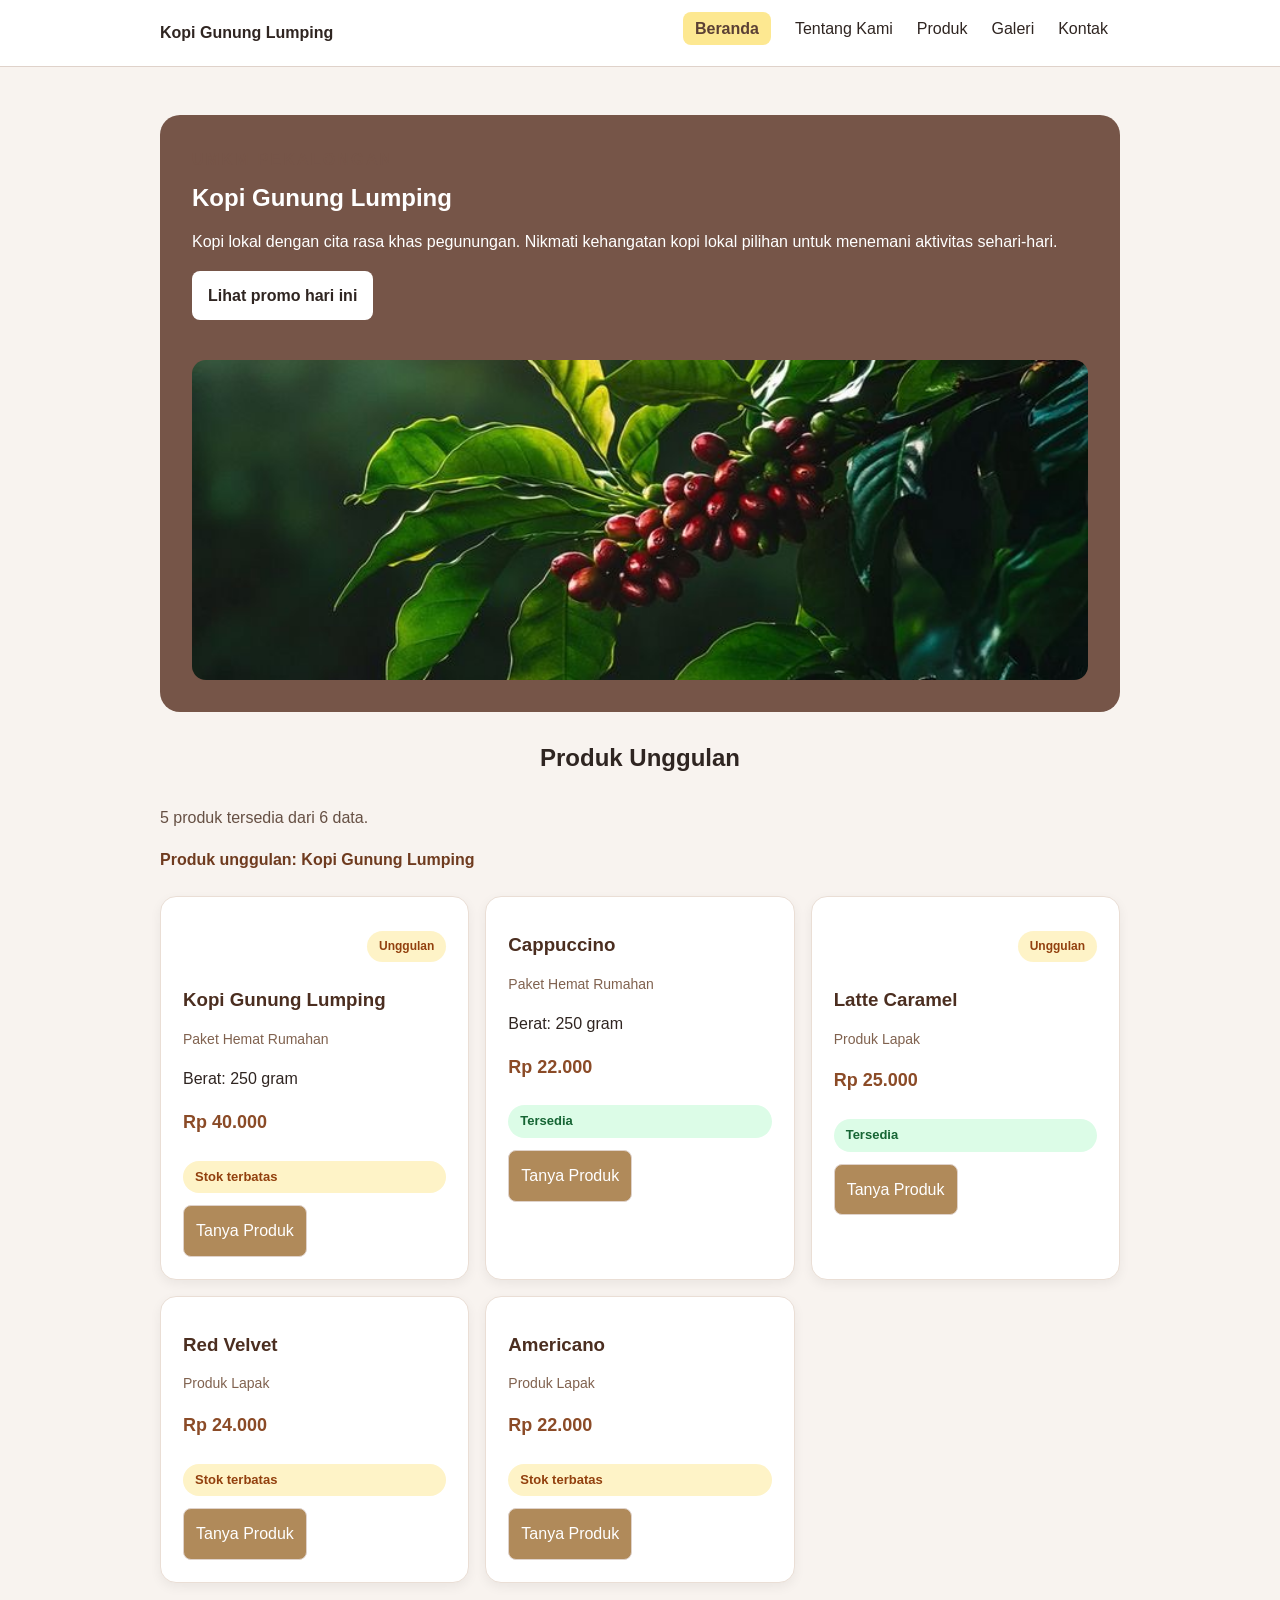
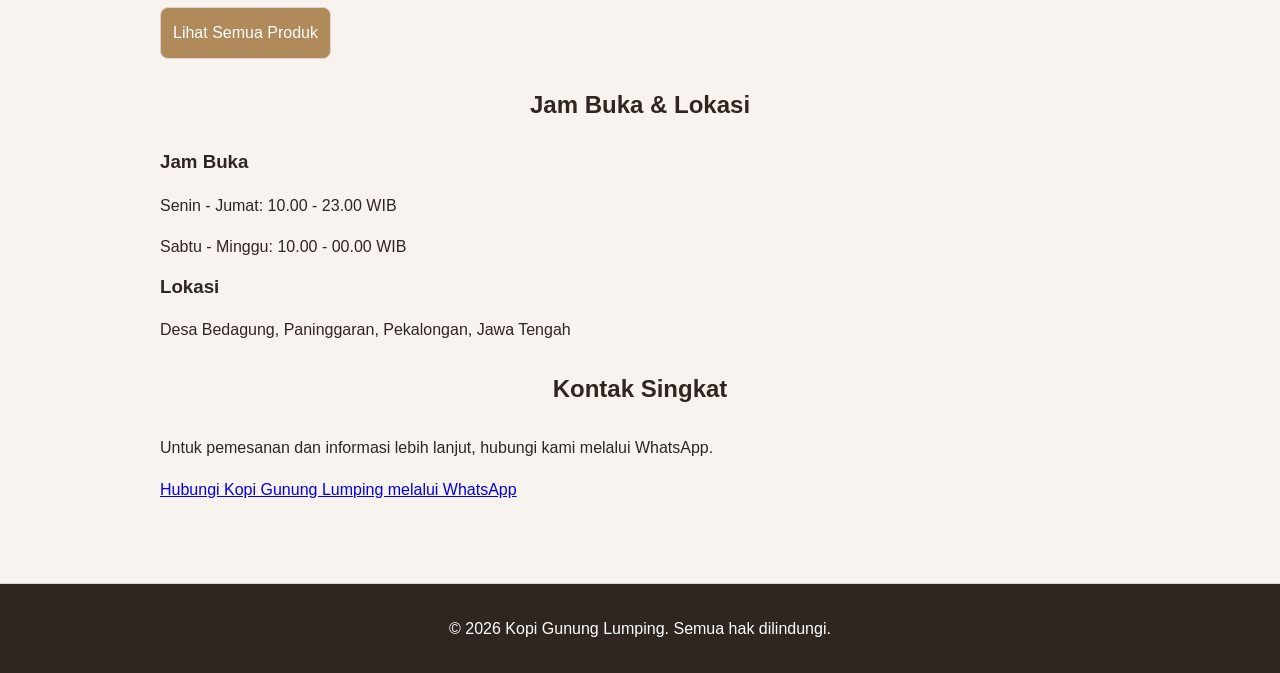
==== commit 97d9e31b: "refactor katalog produk dengan function dan array methods" ====
--- a/index.html
+++ b/index.html
@@ -1,135 +1,300 @@
+
 <!doctype html>
 <html lang="id">
 <head>
     <meta charset="utf-8">
     <meta name="viewport" content="width=device-width, initial-scale=1">
+
+    <meta name="description" content="Kopi Gunung Lumping, UMKM kopi lokal dengan cita rasa khas pegunungan di Paninggaran, Pekalongan.">
+
     <title>Kopi Gunung Lumping - Website UMKM</title>
+
     <link rel="stylesheet" href="css/style.css">
-    <script src="js/app.js" defer></script>
-
 </head>
+
 <body>
-<a class="skip-link" href="#konten">Lewati ke konten utama</a>
+
+<a class="skip-link" href="#konten">
+    Lewati ke konten utama
+</a>
+
+<!-- =================================
+     HEADER DAN NAVIGASI
+================================= -->
+
 <header class="site-header">
-  <nav class="nav container" aria-label="Navigasi utama">
-    <a class="brand" href="index.html">Kopi Gunung Lumping</a>
-
-    <details class="mobile-menu">
-      <summary aria-label="Buka menu navigasi">
-        <span class="hamburger" aria-hidden="true">☰</span>
-        <span>Menu</span>
-      </summary>
-
-      <ul>
-        <li><a aria-current="page" href="index.html">Beranda</a></li>
-        <li><a href="tentang.html">Tentang Kami</a></li>
-        <li><a href="produk.html">Produk</a></li>
-        <li><a href="galeri.html">Galeri</a></li>
-        <li><a href="kontak.html">Kontak</a></li>
-      </ul>
-    </details>
-
-    <ul class="desktop-menu">
-      <li><a aria-current="page" href="index.html">Beranda</a></li>
-      <li><a href="tentang.html">Tentang Kami</a></li>
-      <li><a href="produk.html">Produk</a></li>
-      <li><a href="galeri.html">Galeri</a></li>
-      <li><a href="kontak.html">Kontak</a></li>
-    </ul>
-  </nav>
+
+    <nav class="nav container" aria-label="Navigasi utama">
+
+        <a class="brand" href="index.html">
+            Kopi Gunung Lumping
+        </a>
+
+        <!-- Menu Hamburger Mobile -->
+        <details class="mobile-menu">
+
+            <summary aria-label="Buka menu navigasi">
+                <span class="hamburger" aria-hidden="true">☰</span>
+                <span>Menu</span>
+            </summary>
+
+            <ul>
+                <li>
+                    <a href="index.html" aria-current="page">
+                        Beranda
+                    </a>
+                </li>
+
+                <li>
+                    <a href="tentang.html">
+                        Tentang Kami
+                    </a>
+                </li>
+
+                <li>
+                    <a href="produk.html">
+                        Produk
+                    </a>
+                </li>
+
+                <li>
+                    <a href="galeri.html">
+                        Galeri
+                    </a>
+                </li>
+
+                <li>
+                    <a href="kontak.html">
+                        Kontak
+                    </a>
+                </li>
+            </ul>
+
+        </details>
+
+        <!-- Menu Desktop -->
+        <ul class="desktop-menu">
+
+            <li>
+                <a href="index.html" aria-current="page">
+                    Beranda
+                </a>
+            </li>
+
+            <li>
+                <a href="tentang.html">
+                    Tentang Kami
+                </a>
+            </li>
+
+            <li>
+                <a href="produk.html">
+                    Produk
+                </a>
+            </li>
+
+            <li>
+                <a href="galeri.html">
+                    Galeri
+                </a>
+            </li>
+
+            <li>
+                <a href="kontak.html">
+                    Kontak
+                </a>
+            </li>
+
+        </ul>
+
+    </nav>
+
 </header>
 
-    <main id="konten" class="page">
-        <section class="hero">
-            <div class="hero-content">
-                <p class="eyebrow">UMKM PEKALONGAN</p>
-                <h1>Kopi Gunung Lumping</h1>
-                <p>Kopi lokal Dengan Cita Rasa Khas Pegunungan</p>
-                <button id="promoButton" type="button">Lihat promo hari ini</button>
-            </div>
-           <img class="hero-image" src="assets/images/Coffee Bean Tree.jpg" width="640" height="360" alt="Etalase Kopi Nusa berisi kemasan kopi lokal" />
-        </section>
-        <section>
-            <h2>Produk Unggulan</h2>
-            <div class="product-grid">
-            <article class="product-card">
-            <img
-                    class="product-photo"
-                    src="assets/images/Kopi Gula Aren di Atas Coaster LOWCONT.png"
-                    alt="Cappuccino dengan susu dan busa susu tebal"
-                    width="800"
-                    height="600"
-                    loading="lazy"
-      />
-                    <h3>Latte Caramel</h3>
-                    <p>Kopi dengan dengan tambahan sirup caramel dan susu segar.</p>
-                    <p class="price">Rp25.000</p>
-                    <div class="card-actions">
-                        <a class="button" href="kontak.html">Tanya produk</a>
-                        <a href="produk.html">Lihat produk</a>
-                    </div>
-                </article>
-                <article class="product-card">
-                <img
-                    class="product-photo"
-                    src="assets/images/Americano.jpg"
-                    alt="Cappuccino dengan susu dan busa susu tebal"
-                    width="800"
-                    height="600"
-                    loading="lazy"
-                />
-                    <h3>Americano</h3>
-                    <p>Espresso dengan air, bercita rasa ringan dan pahit.</p>
-                    <p class="price">Rp22.000</p>
-                    <div class="card-actions">
-                        <a class="button" href="kontak.html">Tanya produk</a>
-                        <a href="produk.html">Lihat produk</a>
-                    </div>
-                </article>
-                <article class="product-card">
-                <img
-                    class="product-photo"
-                    src="assets/images/Kopi Latte Berbusa di atas Coaster.png"
-                    alt="Cappuccino dengan susu dan busa susu tebal"
-                    width="800"
-                    height="600"
-                    loading="lazy"
-                />
-                    <h3>Capuccino</h3>
-                    <p>Kopi dengan susu dan busa susu tebal, disajikan panas.</p>
-                    <p class="price">Rp20.000</p>
-                    <div class="card-actions">
-                        <a class="button" href="kontak.html">Tanya produk</a>
-                        <a href="produk.html">Lihat produk</a>
-                    </div>
-                </article>
-            </div>
-        </section>
-        <section class="info-section">
-            <h2>Jam Buka &amp; Lokasi</h2>
-            <div class="info-card">
-                <h3>Jam Buka</h3>
-                <p>Senin - Jumat: 10.00 - 23.00 WIB</p>
-                <p>Sabtu - Minggu: 10.00 - 00.00 WIB</p>
-            </div>
-            <div class="info-card">
-                <h3>Lokasi</h3>
-                <p>Desa Bedagung ,Paninggaran, Pekalongan, Jawa Tengah</p>
-            </div>
-            </section>
-                <section class="contact-section" id="kontak" aria-labelledby="kontak-title">
-                        <h2 id="kontak-title">Kontak Singkat</h2>
-                        <p>Untuk pemesanan dan informasi lebih lanjut, hubungi kami melalui WhatsApp.</p>
-                        <a href="https://wa.me/6285879073425" target="_blank">
-                            Hubungi Kopi Gunung Lumping melalui WhatsApp
-                        </a>
-            </section>
-        </main>
-   <footer class="site-footer">
-        <p>&copy; 2026 Kopi Gunung Lumping. Semua hak dilindungi.</p>
-    </footer>
-
+
+<!-- =================================
+     KONTEN UTAMA
+================================= -->
+
+<main id="konten" class="page">
+
+    <!-- HERO SECTION -->
+
+    <section class="hero">
+
+        <div class="hero-content">
+
+            <p class="eyebrow">
+                UMKM PEKALONGAN
+            </p>
+
+            <h1>
+                Kopi Gunung Lumping
+            </h1>
+
+            <p>
+                Kopi lokal dengan cita rasa khas pegunungan.
+                Nikmati kehangatan kopi lokal pilihan
+                untuk menemani aktivitas sehari-hari.
+            </p>
+
+            <button id="promoButton" type="button">
+                Lihat promo hari ini
+            </button>
+
+        </div>
+
+        <img
+            class="hero-image"
+            src="assets/images/Coffee Bean Tree.jpg"
+            width="640"
+            height="360"
+            alt="Buah kopi merah yang tumbuh pada pohon kopi"
+        >
+
+    </section>
+
+
+    <!-- =================================
+         PRODUK UNGGULAN P10
+    ================================= -->
+
+    <section aria-labelledby="produk-title">
+
+        <h2 id="produk-title">
+            Produk Unggulan
+        </h2>
+
+        <!-- Ringkasan Produk -->
+
+        <p id="produk-ringkasan">
+            Ringkasan produk akan muncul di sini.
+        </p>
+
+        <!-- Informasi Produk Unggulan -->
+
+        <p id="produk-unggulan">
+            Produk unggulan akan ditentukan melalui JavaScript.
+        </p>
+
+        <!-- Kartu Produk Dinamis -->
+
+        <div
+            id="produk-dinamis"
+            class="product-grid"
+        >
+        </div>
+
+        <!-- Tombol Lihat Produk -->
+
+        <div class="card-actions">
+
+            <a class="button" href="produk.html">
+                Lihat Semua Produk
+            </a>
+
+        </div>
+
+    </section>
+
+
+    <!-- =================================
+         JAM BUKA DAN LOKASI
+    ================================= -->
+
+    <section class="info-section">
+
+        <h2>
+            Jam Buka &amp; Lokasi
+        </h2>
+
+        <div class="info-card">
+
+            <h3>
+                Jam Buka
+            </h3>
+
+            <p>
+                Senin - Jumat: 10.00 - 23.00 WIB
+            </p>
+
+            <p>
+                Sabtu - Minggu: 10.00 - 00.00 WIB
+            </p>
+
+        </div>
+
+        <div class="info-card">
+
+            <h3>
+                Lokasi
+            </h3>
+
+            <p>
+                Desa Bedagung, Paninggaran,
+                Pekalongan, Jawa Tengah
+            </p>
+
+        </div>
+
+    </section>
+
+
+    <!-- =================================
+         KONTAK SINGKAT
+    ================================= -->
+
+    <section
+        class="contact-section"
+        id="kontak"
+        aria-labelledby="kontak-title"
+    >
+
+        <h2 id="kontak-title">
+            Kontak Singkat
+        </h2>
+
+        <p>
+            Untuk pemesanan dan informasi lebih lanjut,
+            hubungi kami melalui WhatsApp.
+        </p>
+
+        <a
+            href="https://wa.me/6285879073425"
+            target="_blank"
+            rel="noopener noreferrer"
+        >
+            Hubungi Kopi Gunung Lumping melalui WhatsApp
+        </a>
+
+    </section>
+
+</main>
+
+
+<!-- =================================
+     FOOTER
+================================= -->
+
+<footer class="site-footer">
+
+    <p>
+        &copy; 2026 Kopi Gunung Lumping.
+        Semua hak dilindungi.
+    </p>
+
+</footer>
+
+
+<!-- =================================
+     JAVASCRIPT
+================================= -->
+
+<!-- Script promo lama -->
 <script src="js/scrpit.js"></script>
 
+<!-- Script praktikum P10 -->
+<script src="js/app.js" defer></script>
+
 </body>
-</html>+</html>
--- a/css/style.css
+++ b/css/style.css
@@ -819,4 +819,165 @@
     .product-cards {
         grid-template-columns: repeat(5, minmax(0, 1fr));
     }
+}
+
+
+
+/* Sembunyikan hamburger pada desktop */
+@media screen and (min-width: 769px) {
+    .mobile-menu {
+        display: none !important;
+    }
+
+    .desktop-menu {
+        display: flex !important;
+    }
+}
+
+/* Tampilkan hamburger hanya pada HP */
+@media screen and (max-width: 768px) {
+    .mobile-menu {
+        display: block !important;
+    }
+
+    .desktop-menu {
+        display: none !important;
+    }
+}
+
+
+
+/* =================================
+   KARTU PRODUK DINAMIS P10
+================================= */
+
+.js-product-card {
+    position: relative;
+    padding: 22px;
+    background: #ffffff;
+    border: 1px solid #eaded5;
+    border-radius: 16px;
+    box-shadow: 0 4px 12px rgba(0, 0, 0, 0.06);
+    transition: transform 0.3s ease;
+}
+
+.js-product-card:hover {
+    transform: translateY(-5px);
+}
+
+.js-product-card h3 {
+    color: #4b2e20;
+    margin-top: 15px;
+}
+
+.category-note {
+    color: #80624f;
+    font-size: 14px;
+}
+
+.price {
+    color: #8b4b27;
+    font-weight: bold;
+    font-size: 18px;
+}
+
+/* Label stok */
+.stock-badge {
+    display: inline-block;
+    padding: 6px 12px;
+    margin-top: 8px;
+    border-radius: 20px;
+    background: #dcfce7;
+    color: #166534;
+    font-size: 13px;
+    font-weight: bold;
+}
+
+.stock-badge.warning {
+    background: #fef3c7;
+    color: #92400e;
+}
+
+/* Label produk unggulan */
+.featured-badge {
+    display: inline-block;
+    padding: 6px 12px;
+    border-radius: 20px;
+    background: #fef3c7;
+    color: #92400e;
+    font-size: 12px;
+    font-weight: bold;
+}
+
+/* Ringkasan */
+#produk-ringkasan {
+    margin: 15px 0;
+    color: #665044;
+}
+
+#produk-unggulan {
+    font-weight: bold;
+    color: #6f3b1f;
+    margin-bottom: 20px;
+}
+
+/* Tampilan HP */
+@media (max-width: 600px) {
+    .product-grid {
+        grid-template-columns: 1fr;
+    }
+
+    .js-product-card {
+        padding: 18px;
+    }
+}
+
+
+/* Gambar halaman Tentang Kami */
+.about-image {
+    display: block;
+    width: 100%;
+    max-width: 680px;
+    height: auto;
+    margin: 25px auto 0;
+    object-fit: cover;
+    border-radius: 15px;
+    box-shadow: 0 5px 15px rgba(0, 0, 0, 0.15);
+}
+
+/* Tampilan kartu Tentang Kami */
+.about-card {
+    max-width: 720px;
+    width: 90%;
+    margin: 35px auto;
+    padding: 25px;
+    background-color: #795548;
+    color: white;
+    border-radius: 18px;
+    box-sizing: border-box;
+}
+
+/* Tampilan HP */
+@media (max-width: 600px) {
+    .about-card {
+        width: 94%;
+        padding: 18px;
+    }
+
+    .about-image {
+        width: 100%;
+        height: auto;
+    }
+}
+
+.about-image {
+    display: block;
+    width: 100%;
+    max-width: 680px;
+    height: auto;
+    margin: 25px auto;
+    border-radius: 15px;
+
+    /* Membantu menyamarkan latar hitam */
+    mix-blend-mode: screen;
 }
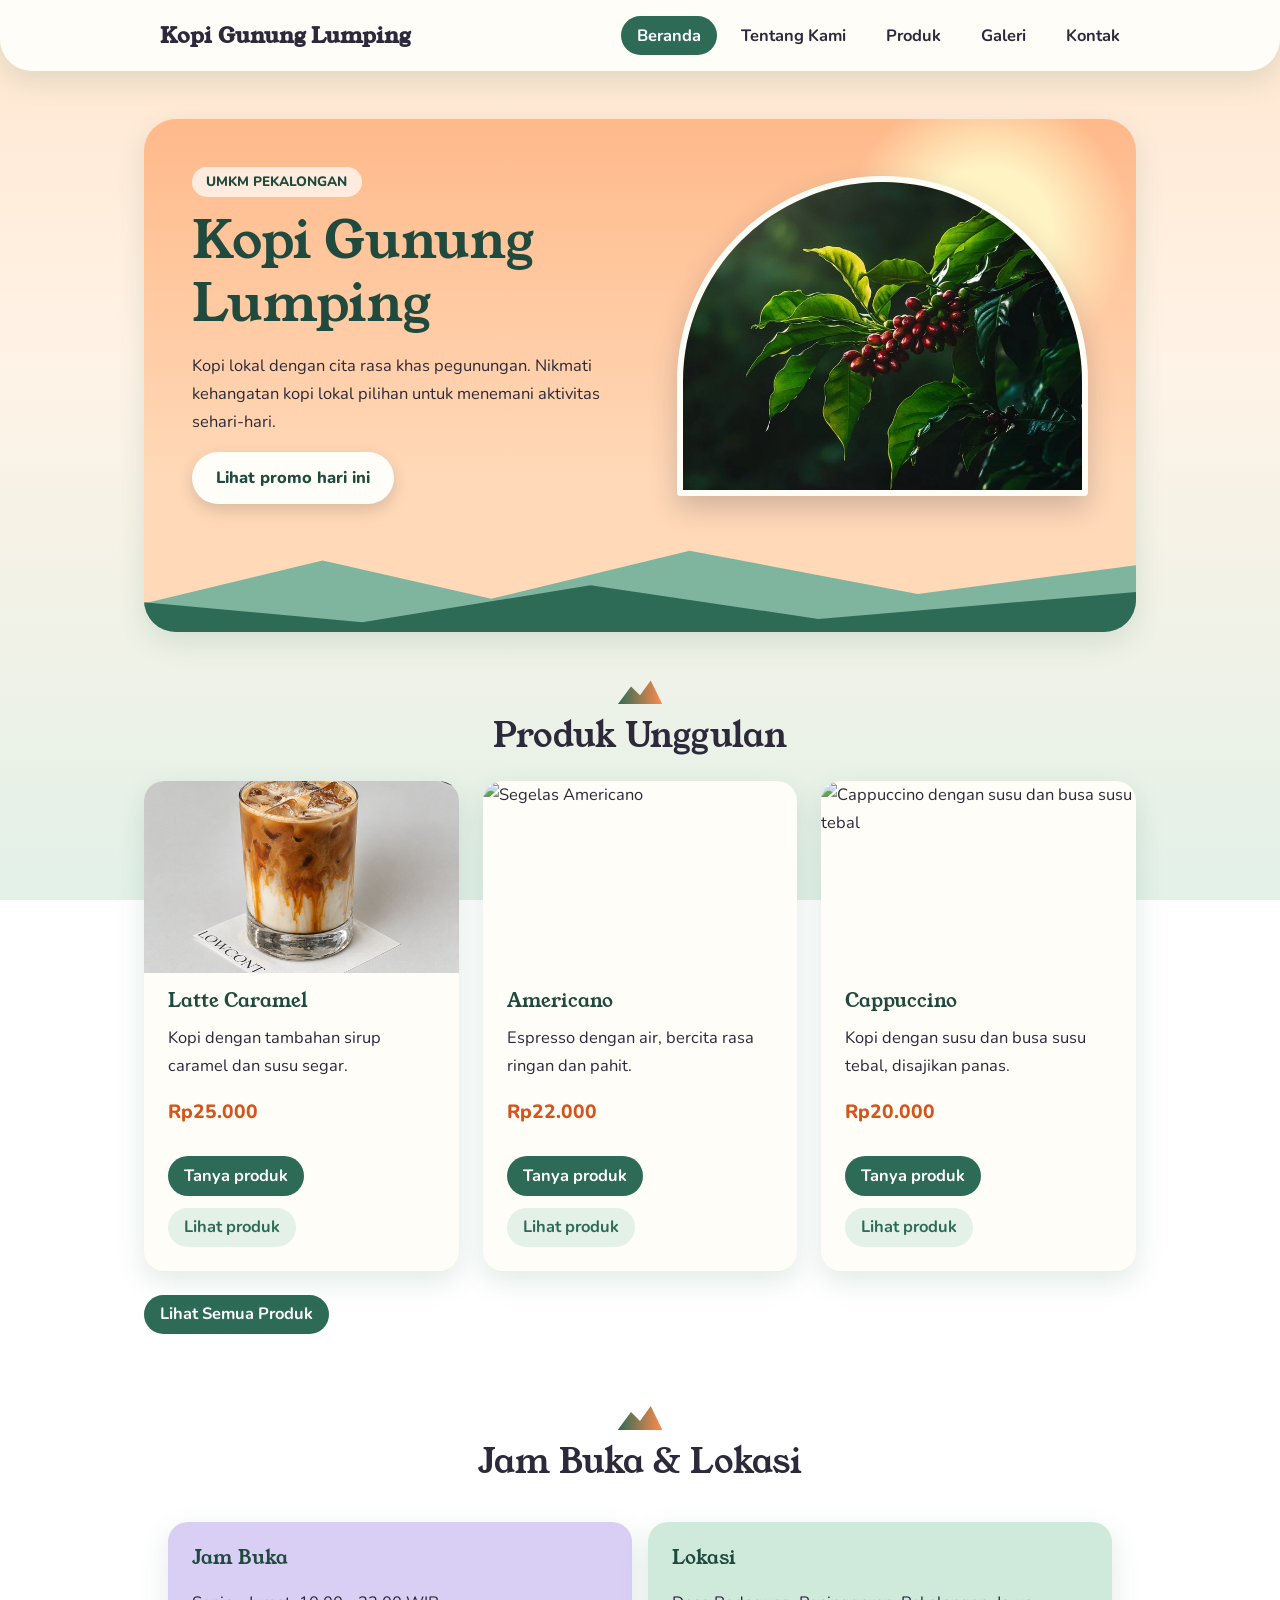
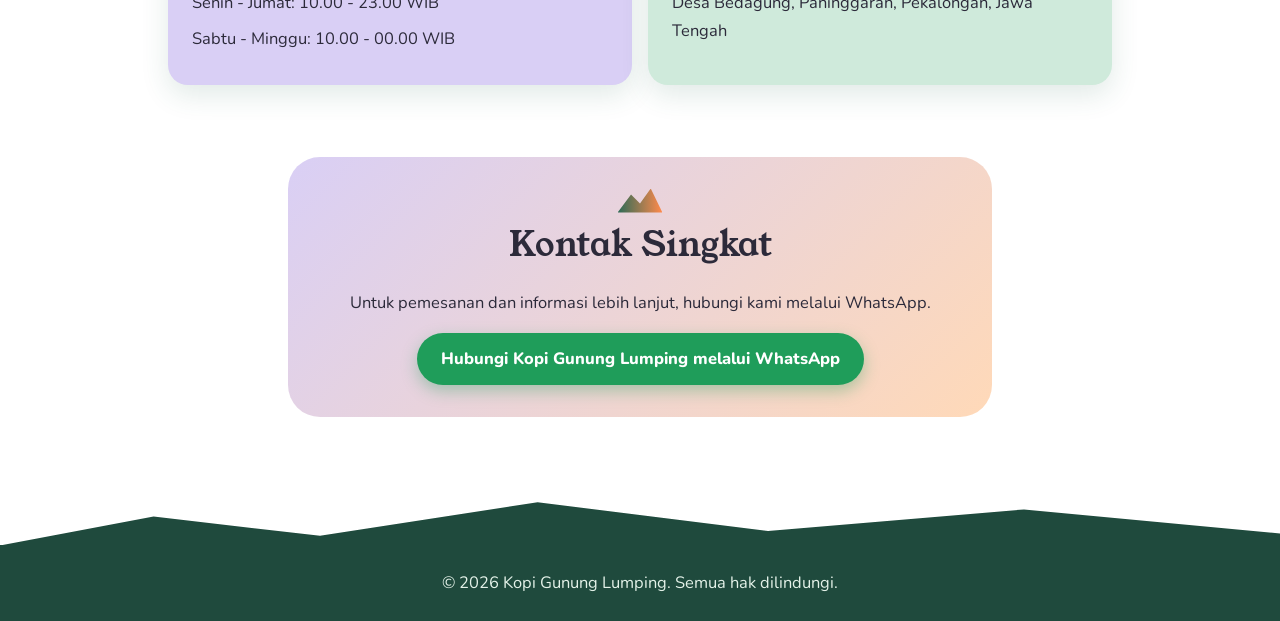
==== commit 386d4e6f: "memperbaiki css dan index.html" ====
--- a/index.html
+++ b/index.html
@@ -159,40 +159,51 @@
          PRODUK UNGGULAN P10
     ================================= -->
 
-    <section aria-labelledby="produk-title">
+    <section class="beranda-produk" aria-labelledby="produk-title">
 
         <h2 id="produk-title">
             Produk Unggulan
         </h2>
 
-        <!-- Ringkasan Produk -->
-
-        <p id="produk-ringkasan">
-            Ringkasan produk akan muncul di sini.
-        </p>
-
-        <!-- Informasi Produk Unggulan -->
-
-        <p id="produk-unggulan">
-            Produk unggulan akan ditentukan melalui JavaScript.
-        </p>
-
-        <!-- Kartu Produk Dinamis -->
-
-        <div
-            id="produk-dinamis"
-            class="product-grid"
-        >
-        </div>
-
-        <!-- Tombol Lihat Produk -->
+        <div class="product-grid">
+            <article class="product-card">
+                <img class="product-photo" src="assets/images/Kopi Gula Aren di Atas Coaster LOWCONT.png" alt="Latte Caramel di atas coaster" width="800" height="600" loading="lazy">
+                <h3>Latte Caramel</h3>
+                <p>Kopi dengan tambahan sirup caramel dan susu segar.</p>
+                <p class="price">Rp25.000</p>
+                <div class="card-actions">
+                    <a class="button" href="kontak.html">Tanya produk</a>
+                    <a href="produk.html">Lihat produk</a>
+                </div>
+            </article>
+
+            <article class="product-card">
+                <img class="product-photo" src="assets/images/Americano.jpg" alt="Segelas Americano" width="800" height="600" loading="lazy">
+                <h3>Americano</h3>
+                <p>Espresso dengan air, bercita rasa ringan dan pahit.</p>
+                <p class="price">Rp22.000</p>
+                <div class="card-actions">
+                    <a class="button" href="kontak.html">Tanya produk</a>
+                    <a href="produk.html">Lihat produk</a>
+                </div>
+            </article>
+
+            <article class="product-card">
+                <img class="product-photo" src="assets/images/Kopi Latte Berbusa di atas Coaster.png" alt="Cappuccino dengan susu dan busa susu tebal" width="800" height="600" loading="lazy">
+                <h3>Cappuccino</h3>
+                <p>Kopi dengan susu dan busa susu tebal, disajikan panas.</p>
+                <p class="price">Rp20.000</p>
+                <div class="card-actions">
+                    <a class="button" href="kontak.html">Tanya produk</a>
+                    <a href="produk.html">Lihat produk</a>
+                </div>
+            </article>
+        </div>
 
         <div class="card-actions">
-
             <a class="button" href="produk.html">
                 Lihat Semua Produk
             </a>
-
         </div>
 
     </section>
@@ -293,8 +304,5 @@
 <!-- Script promo lama -->
 <script src="js/scrpit.js"></script>
 
-<!-- Script praktikum P10 -->
-<script src="js/app.js" defer></script>
-
 </body>
 </html>
--- a/css/style.css
+++ b/css/style.css
@@ -1,14 +1,30 @@
+@import url("https://fonts.googleapis.com/css2?family=Young+Serif&family=Nunito:wght@400;600;700;800&display=swap");
+
+/* =====================================================
+   Kopi Gunung Lumping - Desain C: "Pagi di Pegunungan"
+   Fajar jingga, kabut hijau, pinus, lavender senja
+   ===================================================== */
 :root {
-  --color-primary: #765548;
-  --color-primary-strong: #5b4035;
-  --color-text: #2f2521;
-  --color-muted: #7d6d65;
-  --color-surface: #ffffff;
-  --color-surface-soft: #f8f3ef;
-  --color-border: #dfd2ca;
-  --color-focus: #b08a5a;
-  --color-cerah : #fde891;
-         
+  --tinta: #2c2a3a;
+  --fajar: #ffd9b8;
+  --jingga: #ff8a4c;
+  --kabut: #e3f1e8;
+  --pinus: #2e6b57;
+  --pinus-tua: #1f4a3d;
+  --lavender: #d9cff5;
+  --mentega: #fff0b8;
+  --awan: #fffdf8;
+
+  --color-primary: var(--jingga);
+  --color-primary-strong: #e5702f;
+  --color-text: var(--tinta);
+  --color-muted: #5f5a70;
+  --color-surface: var(--awan);
+  --color-surface-soft: var(--fajar);
+  --color-border: #ead9c6;
+  --color-focus: var(--pinus);
+  --color-cerah: var(--mentega);
+
   --space-1: 0.5rem;
   --space-2: 0.75rem;
   --space-3: 1rem;
@@ -16,9 +32,14 @@
   --space-5: 2rem;
   --space-6: 3rem;
 
-  --radius-sm: 0.5rem;
-  --radius-md: 0.875rem;
-  --radius-lg: 1.25rem;
+  --radius-sm: 0.75rem;
+  --radius-md: 1.25rem;
+  --radius-lg: 2rem;
+
+  --bayang: 0 10px 28px rgb(46 107 87 / 14%);
+
+  --font-judul: "Young Serif", Georgia, serif;
+  --font-isi: "Nunito", "DM Sans", Arial, sans-serif;
 }
 
 *,
@@ -29,36 +50,89 @@
 
 body {
   margin: 0;
-  color: var(--color-text);
-  background: var(--color-surface-soft);
-  font-family: Arial, sans-serif;
-  font-size: 1rem;
-  line-height: 1.6;
+  color: var(--tinta);
+  background: linear-gradient(180deg, #ffe6cf 0, #fff3e6 22rem, var(--kabut) 100%) fixed;
+  font-family: var(--font-isi);
+  font-size: 1.03rem;
+  line-height: 1.7;
+}
+
+img {
+  max-width: 100%;
+  height: auto;
 }
 
 .page {
-  width: min(100% - 2rem, 60rem);
+  width: min(100% - 2rem, 62rem);
   margin-inline: auto;
   padding-block: var(--space-6);
 }
 
+.page > section + section {
+  margin-top: var(--space-6);
+}
+
+h1,
+h2,
+h3,
+.brand {
+  font-family: var(--font-judul);
+  font-weight: 400;
+  line-height: 1.2;
+  text-wrap: balance;
+}
+
+h1 {
+  font-size: clamp(2.1rem, 5.5vw, 3.3rem);
+}
+
+h2 {
+  margin-block: var(--space-5) var(--space-4);
+  text-align: center;
+  font-size: clamp(1.5rem, 3.5vw, 2.1rem);
+}
+
+/* siluet gunung kecil di atas judul bagian */
+h2::before {
+  content: "";
+  display: block;
+  width: 2.8rem;
+  height: 1.5rem;
+  margin: 0 auto var(--space-2);
+  background: linear-gradient(90deg, var(--pinus), var(--jingga));
+  clip-path: polygon(0 100%, 30% 25%, 50% 62%, 74% 0, 100% 100%);
+}
+
+h3 {
+  margin-top: 0;
+  font-size: 1.2rem;
+}
+
 .eyebrow {
+  display: inline-block;
   margin: 0 0 var(--space-2);
-  color: var(--color-primary);
-  font-weight: 800;
-  letter-spacing: 0.14em;
-  text-transform: uppercase;
-}
-
-/* ============== Skip Link ================= */
+  padding: 0.2rem 0.9rem;
+  color: var(--pinus-tua);
+  font-size: 0.85rem;
+  font-weight: 800;
+  background: rgb(255 255 255 / 70%);
+  border-radius: 999px;
+}
+
+.eyebrow:empty {
+  display: none;
+}
+
+/* ============== Fokus & Skip Link ================= */
 
 .skip-link {
   position: absolute;
   top: -5rem;
   left: var(--space-3);
+  z-index: 20;
   padding: var(--space-2) var(--space-3);
-  color: var(--color-surface);
-  background: var(--color-text);
+  color: #fff;
+  background: var(--tinta);
 }
 
 .skip-link:focus {
@@ -66,294 +140,566 @@
 }
 
 a:focus-visible,
-button:focus-visible {
-  outline: 3px solid var(--color-focus);
+button:focus-visible,
+summary:focus-visible,
+input:focus-visible,
+select:focus-visible,
+textarea:focus-visible {
+  outline: 3px solid var(--pinus);
   outline-offset: 3px;
 }
-
 
 /* ============== Header & Navigasi ================= */
 
 .site-header {
   padding: var(--space-3) var(--space-4);
-  background: var(--color-surface);
-  border-bottom: 1px solid var(--color-border);
+  background: var(--awan);
+  border-radius: 0 0 var(--radius-lg) var(--radius-lg);
+  box-shadow: var(--bayang);
 }
 
 .brand {
-    display: flex;
-    margin-bottom: 0;
-    align-items: center;
-    font-weight: 800;
-    gap: var(--space-2);
-    color: var(--color-primary);
-    text-decoration: none;
-}
-
-.brand-icon {
-    display: flex;
-    align-items: center;
-    justify-content: center;
-    padding: var(--space-2);
-    color: var(--color-primary);
-    background: var(--color-surface-soft);
-    border: 1px solid var(--color-border);
-    border-radius: var(--radius-md);
-    font-size: 1.6rem;
+  display: flex;
+  align-items: center;
+  gap: var(--space-2);
+  color: var(--pinus-tua);
+  font-size: 1.35rem;
+  text-decoration: none;
+}
+
+.brand::before {
+  content: "";
+  flex: none;
+  width: 1.9rem;
+  height: 1.3rem;
+  background: linear-gradient(90deg, var(--pinus), var(--jingga));
+  clip-path: polygon(0 100%, 30% 25%, 50% 62%, 74% 0, 100% 100%);
 }
 
 .brand-text {
-    display: flex;
-    flex-direction: column;
-    gap: var(--space-1);
-}
-
-.brand-name {
-    font-family: "Playfair Display", serif;
-    font-size: 1.5rem;
-    font-weight: 800;
-    letter-spacing: -0.5px;
-    line-height: 1.2;
-}
-
-.brand-tagline {
-    font-family: "DM Sans", sans-serif;
-    color: var(--color-muted);
-    font-size: 0.65rem;
-    letter-spacing: 1px;
-}
-
-.nav {
-  width: min(100% - 2rem, 60rem);
-  margin-inline: auto;
   display: flex;
   flex-direction: column;
-  gap: var(--space-3);
+}
+
+.brand-name {
+  font-family: var(--font-judul);
+  font-size: 1.35rem;
+  font-weight: 400;
+}
+
+.nav {
+  display: flex;
+  flex-direction: column;
   align-items: flex-start;
   justify-content: space-between;
+  gap: var(--space-3);
+  width: min(100% - 2rem, 62rem);
+  margin-inline: auto;
 }
 
 .nav ul {
-  padding: 0;
-  margin: 0;
-  list-style: none;
   display: flex;
   flex-direction: column;
-  gap: var(--space-2);
   flex-wrap: wrap;
+  gap: var(--space-1);
+  margin: 0;
+  padding: 0;
+  list-style: none;
 }
 
 .nav li {
+  margin: 0;
+}
+
+.nav a {
   display: inline-block;
-  margin: 0 var(--space-2) var(--space-1) 0;
-}
-
-.nav a {
-  color: var(--color-text);
-  text-decoration: none;
-}
-
-.nav a[aria-current="page"] {
-  padding: var(--space-1) var(--space-2);
-  color: var(--color-primary-strong);
+  padding: 0.35rem var(--space-3);
+  color: var(--tinta);
   font-weight: 700;
   text-decoration: none;
-  background: var(--color-cerah);
-  border-radius: var(--radius-sm);
-}
-/* =============== HERO ================== */
+  border-radius: 999px;
+  transition: background-color 0.2s, color 0.2s;
+}
+
+.nav a:hover {
+  background: var(--lavender);
+}
+
+.nav a[aria-current="page"] {
+  color: #fff;
+  background: var(--pinus);
+}
+
+.mobile-menu summary {
+  display: inline-flex;
+  align-items: center;
+  gap: var(--space-1);
+  padding: 0.35rem var(--space-3);
+  color: #fff;
+  font-weight: 700;
+  cursor: pointer;
+  background: var(--pinus);
+  border-radius: 999px;
+  list-style: none;
+}
+
+.mobile-menu summary::-webkit-details-marker {
+  display: none;
+}
+
+.mobile-menu ul {
+  margin-top: var(--space-2);
+  padding: var(--space-2);
+  background: var(--kabut);
+  border-radius: var(--radius-md);
+}
+
+/* ============== Tombol ================= */
+
+button,
+.button {
+  display: inline-block;
+  padding: var(--space-2) var(--space-4);
+  color: #fff;
+  font: inherit;
+  font-weight: 800;
+  cursor: pointer;
+  background: var(--jingga);
+  border: 0;
+  border-radius: 999px;
+  box-shadow: 0 6px 16px rgb(255 138 76 / 40%);
+  transition: transform 0.15s, background-color 0.2s;
+}
+
+button:hover {
+  background: var(--color-primary-strong);
+  transform: translateY(-2px);
+}
+
+/* ============== Hero ================= */
+
 .hero {
-    padding: var(--space-5);
-    color: var(--color-surface);
-    background: var(--color-primary);
-    border-radius: var(--radius-lg);
-    display: grid;
-    grid-template-columns: minmax(0, 1fr);
-    gap: var(--space-4);
-    align-items: center;
-}
-
-.hero-content {
-    min-width: 0;
+  position: relative;
+  display: grid;
+  grid-template-columns: minmax(0, 1fr);
+  align-items: center;
+  gap: var(--space-5);
+  padding: var(--space-5) var(--space-5) 7rem;
+  overflow: hidden;
+  color: var(--tinta);
+  background:
+    radial-gradient(circle at 85% 22%, #fff3c4 0 4rem, rgb(255 243 196 / 0%) 9rem),
+    linear-gradient(180deg, #ffb98a, var(--fajar) 70%);
+  border-radius: var(--radius-lg);
+  box-shadow: var(--bayang);
+}
+
+/* dua lapis gunung di bagian bawah hero */
+.hero::before,
+.hero::after {
+  content: "";
+  position: absolute;
+  inset: auto 0 0 0;
+  pointer-events: none;
+}
+
+.hero::before {
+  height: 6rem;
+  background: #7fb59f;
+  clip-path: polygon(0 70%, 18% 25%, 35% 65%, 55% 15%, 78% 60%, 100% 30%, 100% 100%, 0 100%);
+}
+
+.hero::after {
+  height: 4.2rem;
+  background: var(--pinus);
+  clip-path: polygon(0 55%, 22% 85%, 45% 30%, 68% 80%, 100% 40%, 100% 100%, 0 100%);
+}
+
+.hero-content,
+.hero-media {
+  position: relative;
+  z-index: 1;
+  min-width: 0;
 }
 
 .hero h1 {
-    margin-top: 0;
-    margin-bottom: var(--space-2);
-}
-
-.hero-image {
-    display: block;
-    width: 100%;
-    height: 320px;
-    margin-top: var(--space-3);
-    border-radius: var(--radius-md);
-    object-fit: cover;
-}
-
-h1,h2,h3 {
-    line-height: 1.2;
-    text-wrap: balance;
-}
-
-h2 {
-    text-align: center;
-    margin-block: var(--space-5);
-}
-
-h3 {
-    margin-top: 0;
-}
-
-button {
-    display: inline-block;
-    padding: var(--space-2) var(--space-3);
-    color: var(--color-surface);
-    font: inherit;
-    font-weight: 700;
-    cursor: pointer;
-    background: var(--color-primary);
-    border: 0;
-    border-radius: var(--radius-sm);
-}
-
-button:hover {
-    background: var(--color-primary-strong);
-}
-
-button:focus-visible,
-a:focus-visible {
-    outline: 3px solid var(--color-focus);
-    outline-offset: 3px;
+  margin: 0 0 var(--space-3);
+  color: var(--pinus-tua);
+}
+
+.hero p {
+  max-width: 34rem;
+}
+
+/* foto berbentuk jendela lengkung */
+.hero-image,
+.hero-media img {
+  position: relative;
+  z-index: 1;
+  display: block;
+  width: 100%;
+  height: 320px;
+  border: 6px solid var(--awan);
+  border-radius: 999px 999px var(--radius-md) var(--radius-md);
+  box-shadow: 0 12px 28px rgb(44 42 58 / 22%);
+  object-fit: cover;
+}
+
+.hero-badge:empty {
+  display: none;
 }
 
 .hero button {
-    color: var(--color-text);
-    background: var(--color-surface);
+  color: var(--pinus-tua);
+  background: var(--awan);
+  box-shadow: 0 6px 16px rgb(44 42 58 / 18%);
 }
 
 .hero button:hover {
-    background: var(--color-cerah);
-}
-
-.product-list {
-    display: grid;
-    grid-template-columns: minmax(0, 1fr);
-    gap: 16px;
-    align-items: start;
-}
-
-.product-list > h2 {
-    grid-column: 1 / -1;
-    margin: 0;
-    text-align: center;
-}
-
-.product-list > .hero-image {
-    display: block;
-    width: 100%;
-    height: auto;
-    min-height: 0;
-    margin: 0;
-    object-fit: contain;
-    object-position: center;
-    border-radius: 12px;
-}
-
-.home-product-cards,
-.product-cards {
-    display: grid;
-    grid-template-columns: repeat(5, minmax(0, 1fr));
-    gap: 12px;
-    align-items: stretch;
-    width: 100%;
-}
-
-.home-product-card {
-    display: flex;
-    flex-direction: column;
-    align-items: center;
-    min-width: 0;
-    padding: 14px 12px;
-    background: var(--color-surface);
-    border: 1px solid var(--color-border);
-    border-radius: 14px;
-    text-align: center;
-    overflow-wrap: anywhere;
-    box-sizing: border-box;
-}
-
-.home-product-card h3 {
-    width: 100%;
-    min-height: 42px;
-    margin: 0 0 12px;
-    font-size: 1rem;
-    line-height: 1.4;
-    color: var(--color-primary);
-}
-
-.home-product-card p {
-    margin: 8px 0;
-    font-size: 0.9rem;
-    line-height: 1.6;
-}
-
-.home-product-card .price {
-    margin-top: auto;
-    padding-top: 8px;
-    font-weight: 700;
-}
-
-.home-product-card .price a {
-    display: inline-block;
-    padding: 9px 12px;
-    border: 1px solid var(--color-focus);
-    border-radius: 9px;
-    color: var(--color-focus);
-    text-decoration: none;
-    font-weight: 400;
-    white-space: nowrap;
-    transition: background-color 0.2s, color 0.2s;
-}
-
-.home-product-card .price a:hover {
-    background-color: var(--color-primary);
-    color: #fff;
-    text-decoration: none;
-}
-.price {
-    font-weight: 700;
-}
-
-.price a {
-    color: var(--color-primary);
-    text-decoration: none;
-}
-
-.price a:hover {
-    color: var(--color-primary-strong);
-    text-decoration: underline;
-}
-
-
-/* ============== Footer ================= */
-
-.site-footer {
-  margin-top: var(--space-5);
-  padding: var(--space-3) var(--space-4);
-  color: var(--color-surface);
+  background: var(--mentega);
+}
+
+figure > .hero-image {
+  height: auto;
+  max-height: 26rem;
+  border-radius: var(--radius-md);
+}
+
+/* ============== Kartu umum ================= */
+
+.info-card,
+.nilai-card,
+.media-card,
+.product-card {
+  background: var(--awan);
+  border-radius: var(--radius-md);
+  box-shadow: var(--bayang);
+}
+
+.info-card,
+.nilai-card {
+  margin-bottom: var(--space-3);
+  padding: var(--space-4);
+}
+
+.info-card h3,
+.nilai-card h3 {
+  color: var(--pinus-tua);
+}
+
+.info-card p,
+.nilai-card p {
+  margin: 0 0 var(--space-1);
+}
+
+/* warna pastel kartu bergantian */
+.info-card:nth-child(4n + 1),
+.nilai-card:nth-child(4n + 1) {
+  background: var(--mentega);
+}
+
+.info-card:nth-child(4n + 2),
+.nilai-card:nth-child(4n + 2) {
+  background: var(--lavender);
+}
+
+.info-card:nth-child(4n + 3),
+.nilai-card:nth-child(4n + 3) {
+  background: #cfeadb;
+}
+
+.info-card:nth-child(4n),
+.nilai-card:nth-child(4n) {
+  background: var(--fajar);
+}
+
+.info-section {
+  padding: var(--space-4);
+  background: rgb(255 255 255 / 55%);
+  border-radius: var(--radius-lg);
+}
+
+.info-section .info-card:last-child {
+  margin-bottom: 0;
+}
+
+.nilai-list {
+  display: grid;
+  grid-template-columns: minmax(0, 1fr);
+  gap: var(--space-3);
+}
+
+.nilai-list .info-card {
+  margin-bottom: 0;
+}
+
+/* ============== Produk ================= */
+
+.product-grid {
+  display: grid;
+  grid-template-columns: repeat(3, minmax(0, 1fr));
+  gap: var(--space-4);
+  margin-block: var(--space-4);
+}
+
+.product-card {
+  position: relative;
+  display: flex;
+  flex-direction: column;
+  margin: 0;
+  padding: var(--space-4);
+  overflow: hidden;
+}
+
+.product-photo {
+  display: block;
+  width: calc(100% + 3rem);
+  max-width: none;
+  height: 12rem;
+  margin: calc(-1 * var(--space-4)) calc(-1 * var(--space-4)) var(--space-3);
+  object-fit: cover;
+}
+
+.product-card h3 {
+  margin-bottom: var(--space-2);
+  color: var(--pinus-tua);
+  text-align: left;
+}
+
+.product-badge + h3 {
+  margin-top: var(--space-4);
+}
+
+.product-card p {
+  margin: 0 0 var(--space-3);
+  text-align: left;
+}
+
+.price,
+.product-card .priceProduk {
+  margin-top: auto;
+  color: #d4551a;
+  font-size: 1.2rem;
+  font-weight: 800;
+}
+
+.product-badge {
+  position: absolute;
+  top: var(--space-3);
+  right: var(--space-3);
+  padding: 0.15rem 0.8rem;
+  color: var(--pinus-tua);
+  font-size: 0.78rem;
+  font-weight: 800;
+  background: var(--mentega);
+  border-radius: 999px;
+  box-shadow: 0 3px 8px rgb(44 42 58 / 15%);
+}
+
+.card-actions {
+  display: flex;
+  flex-direction: row;
+  align-items: center;
+  flex-wrap: wrap;
+  gap: var(--space-2);
+  margin-top: var(--space-2);
+}
+
+.card-actions a {
+  display: inline-block;
+  padding: 0.35rem var(--space-3);
+  color: var(--pinus);
+  font-weight: 700;
   text-align: center;
-  background: var(--color-text);
-  border-top: 1px solid var(--color-border);
-}
-
+  text-decoration: none;
+  background: var(--kabut);
+  border-radius: 999px;
+  transition: background-color 0.2s, color 0.2s;
+}
+
+.card-actions .button {
+  color: #fff;
+  background: var(--pinus);
+  box-shadow: none;
+}
+
+.card-actions .button:hover,
+.card-actions a:not(.button):hover {
+  color: #fff;
+  background: var(--jingga);
+}
+
+/* ============== Katalog dinamis ================= */
+
+.produk-status,
+#produk-ringkasan {
+  margin: 0 0 var(--space-2);
+  color: var(--color-muted);
+}
+
+#produk-unggulan {
+  display: inline-block;
+  margin-bottom: var(--space-3);
+  padding: 0.3rem 1rem;
+  color: var(--pinus-tua);
+  font-weight: 800;
+  background: var(--mentega);
+  border-radius: 999px;
+}
+
+#produk-grid {
+  display: grid;
+  grid-template-columns: repeat(auto-fill, minmax(14rem, 1fr));
+  gap: var(--space-4);
+}
+
+.category-note {
+  margin: 0 0 var(--space-2);
+  color: var(--pinus);
+  font-size: 0.88rem;
+  font-weight: 800;
+}
+
+.stock-badge {
+  display: inline-flex;
+  align-self: flex-start;
+  margin-block: var(--space-2);
+  padding: 0.2rem 0.8rem;
+  color: var(--pinus-tua);
+  font-size: 0.85rem;
+  font-weight: 800;
+  background: #cfeadb;
+  border-radius: 999px;
+}
+
+.stock-badge.warning,
+.stock-badge.is-low {
+  color: #7a4300;
+  background: var(--mentega);
+}
+
+.stock-badge.empty,
+.stock-badge.is-empty {
+  color: #8f2a1c;
+  background: #ffd4cb;
+}
+
+.featured-badge {
+  display: inline-flex;
+  align-self: flex-end;
+  margin-block: var(--space-2);
+  padding: 0.2rem 0.8rem;
+  font-size: 0.85rem;
+  font-weight: 800;
+  background: var(--mentega);
+  border-radius: 999px;
+}
+
+.filter-bar {
+  display: flex;
+  flex-wrap: wrap;
+  justify-content: center;
+  gap: var(--space-2);
+  margin-block: var(--space-3) var(--space-4);
+}
+
+.filter-button {
+  padding: 0.5rem 1.1rem;
+  color: var(--tinta);
+  background: var(--awan);
+  box-shadow: 0 3px 10px rgb(46 107 87 / 12%);
+}
+
+.filter-button:hover {
+  color: var(--tinta);
+  background: var(--lavender);
+}
+
+.filter-button.is-active,
+.filter-button.is-active:hover {
+  color: #fff;
+  background: var(--pinus);
+}
+
+.ghost-button {
+  align-self: flex-start;
+  margin-top: var(--space-2);
+  padding: 0.3rem 0.9rem;
+  color: var(--pinus);
+  font-size: 0.9rem;
+  background: var(--kabut);
+  box-shadow: none;
+}
+
+.ghost-button:hover {
+  color: #fff;
+  background: var(--pinus);
+}
+
+.empty-state {
+  grid-column: 1 / -1;
+  padding: var(--space-4);
+  color: var(--color-muted);
+  text-align: center;
+  background: rgb(255 255 255 / 60%);
+  border: 2px dashed var(--pinus);
+  border-radius: var(--radius-md);
+}
+
+/* ============== Tabel ================= */
+
+table {
+  width: 100%;
+  overflow: hidden;
+  background: var(--awan);
+  border-collapse: separate;
+  border-spacing: 0;
+  border-radius: var(--radius-md);
+  box-shadow: var(--bayang);
+}
+
+.table-scroll {
+  max-width: 100%;
+  overflow-x: auto;
+}
+
+.table-scroll table {
+  min-width: 32rem;
+}
+
+caption {
+  margin-bottom: var(--space-2);
+  color: var(--pinus-tua);
+  font-weight: 800;
+  text-align: left;
+}
+
+th,
+td {
+  padding: var(--space-2) var(--space-3);
+  text-align: left;
+  border-bottom: 1px solid var(--color-border);
+}
+
+thead th {
+  color: #fff;
+  background: var(--pinus);
+}
+
+tbody th {
+  background: var(--kabut);
+}
+
+tbody tr:hover td {
+  background: var(--mentega);
+}
+
+tbody tr:last-child th,
+tbody tr:last-child td {
+  border-bottom: 0;
+}
 
 /* ============== Galeri ================= */
-
-img {
-  max-width: 100%;
-  height: auto;
-}
 
 figure {
   margin: 0 0 var(--space-4);
@@ -363,7 +709,6 @@
   display: block;
   width: 100%;
   height: auto;
-  object-fit: contain;
   border-radius: var(--radius-md);
 }
 
@@ -372,13 +717,27 @@
   color: var(--color-muted);
 }
 
-#audio-title {
-  color: var(--color-primary);
-  text-align: center;
+.gallery-grid {
+  display: grid;
+  grid-template-columns: minmax(0, 1fr);
+  gap: var(--space-4);
+}
+
+.media-card {
+  margin: 0;
+  padding: var(--space-2);
+}
+
+.media-card img {
+  border-radius: var(--radius-sm);
+}
+
+.media-card figcaption {
+  padding: 0 var(--space-2) var(--space-1);
 }
 
 #audio-note {
-  max-width: 700px;
+  max-width: 44rem;
   margin: 0 auto var(--space-3);
   color: var(--color-muted);
   text-align: center;
@@ -387,234 +746,9 @@
 audio {
   display: block;
   width: 100%;
-  max-width: 600px;
+  max-width: 38rem;
   margin: 0 auto;
 }
-
-/* ============== Daftar produk ================= */
-
-.product-grid {
-    display: grid;
-    grid-template-columns: repeat(3, minmax(0, 1fr));
-    gap: var(--space-3);
-    margin-block: var(--space-4);
-}
-
-.product-card {
-    position: relative;
-    display: flex;
-    flex-direction: column;
-    margin: 0;
-    padding: var(--space-4);
-    background: var(--color-surface);
-    border: 1px solid var(--color-border);
-    border-radius: var(--radius-md);
-    box-shadow: var(--shadow-card);
-}
-
-.product-badge {
-    position: absolute;
-    top: var(--space-3);
-    right: var(--space-3);
-    padding: 2px 5px;
-    color: var(--color-surface);
-    background: var(--color-focus);
-    border: 1px solid var(--color-border);
-    border-radius: var(--radius-sm);
-    font-size: 0.7rem;
-}
-
-.product-card h3 {
-    margin-top: var(--space-5);
-    margin-bottom: var(--space-3);
-    color: var(--color-primary);
-    text-align: left;
-}
-
-.product-card p {
-    margin-top: 0;
-    margin-bottom: var(--space-3);
-    text-align: left;
-}
-
-.product-card .priceProduk,
-.product-card .priceProdukProduk {
-    margin-top: auto;
-    color: var(--color-primary);
-    font-weight: 700;
-}
-
-.card-actions {
-    display: flex;
-    flex-direction: row;
-    align-items: flex-start;
-    gap: var(--space-2);
-    margin-top: var(--space-2);
-}
-
-.card-actions a {
-    display: inline-block;
-    padding: var(--space-2);
-    color: var(--color-primary);
-    text-align: center;
-    text-decoration: none;
-    border: 1px solid var(--color-border);
-    border-radius: var(--radius-sm);
-}
-
-.card-actions .button {
-    color: var(--color-surface);
-    background: var(--color-focus);
-}
-
-.card-actions .button:hover {
-    background: var(--color-primary);
-}
-
-.card-actions a:not(.button):hover {
-    color: var(--color-surface);
-    background: var(--color-primary);
-}
-
-figure {
-  margin-inline: 0;
-}
-
-figcaption,
-caption {
-  color: var(--color-muted);
-}
-
-table {
-  width: 100%;
-  border-collapse: collapse;
-}
-
-.table-scroll {
-    max-width: 100%;
-    overflow-x: auto;
-}
-
-.table-scroll:focus-visible {
-    outline: 3px solid var(--color-focus);
-    outline-offset: 3px;
-}
-
-.table-scroll table {
-    min-width: 40 rem;
-}
-
-caption {
-  margin-bottom: var(--space-2);
-  color: var(--color-primary);
-  font-weight: 700;
-  text-align: left;
-}
-
-th,
-td {
-  padding: var(--space-2);
-  text-align: left;
-  border: 1px solid var(--color-border);
-}
-
-th {
-  color: var(--color-text);
-  background: var(--color-surface-soft);
-}
-
-.js-product-grid {
-  display: grid;
-  grid-template-columns: repeat(auto-fit, minmax(14rem, 1fr));
-  gap: var(--space-4);
-}
-
-.js-product-card {
-  padding: var(--space-4);
-  border: 1px solid var(--color-border);
-  border-radius: var(--radius-lg);
-  background: var(--color-surface);
-}
-
-.stock-badge {
-  display: inline-flex;
-  margin-block-start: var(--space-2);
-  padding: 0.25rem 0.6rem;
-  border-radius: 999px;
-  font-size: 0.85rem;
-  font-weight: 700;
-  background: #dcfce7;
-  color: #166534;
-}
-
-.stock-badge.warning {
-  background: #fef3c7;
-  color: #92400e;
-}
-
-.stock-badge.empty {
-  background: #fee2e2;
-  color: #991b1b;
-}
-
-#produk-unggulan {
-  font-weight: 700;
-  color: var(--color-primary, #6f3b1f);
-}
-
-.featured-badge {
-  display: inline-flex;
-  align-self: flex-end;
-  margin-block-start: var(--space-2);
-  margin-block-end: var(--space-2);
-  padding: 0.25rem 0.6rem;
-  border-radius: 999px;
-  font-size: 0.85rem;
-  font-weight: 700;
-  background: #dcfce7;
-  color: #0c87eb;
-}
-
-/* ============== Tentang ================= */
-.about-image {
-  display: block;
-  width: 100%;
-  height: auto;
-  object-fit: contain;
-  border-radius: var(--radius-md);
-}
-
-.nilai-grid {
-    display: grid;
-    grid-template-columns: repeat(3, minmax(0, 1fr));
-    gap: var(--space-3);
-    margin-block: var(--space-4);
-}
-
-.nilai-card {
-    padding: var(--space-4);
-    background: var(--color-surface);
-    border: 1px solid var(--color-border);
-    border-radius: var(--radius-md);
-    box-shadow: var(--shadow-card);
-}
-
-.nilai-card h3 {
-    margin-top: 0;
-    color: var(--color-primary);
-}
-
-.nilai-card p {
-    margin-bottom: 0;
-    line-height: 1.6;
-}
-
-.nilai-icon {
-    font-size: 36px;
-    color: var(--color-primary);
-    margin-bottom: var(--space-3);
-}
-
 
 /* ============== Kontak ================= */
 
@@ -623,19 +757,17 @@
 }
 
 #konten > p {
-  max-width: 700px;
+  max-width: 44rem;
   margin: var(--space-3) auto;
-  line-height: 1.6;
 }
 
 #form-kontak {
-  max-width: 700px;
+  max-width: 44rem;
   margin: var(--space-4) auto;
-  padding: var(--space-3);
-  background: var(--color-surface);
-  border: 1px solid var(--color-border);
-  border-radius: var(--radius-md);
-  box-shadow: var(--shadow-card);
+  padding: var(--space-4);
+  background: var(--awan);
+  border-radius: var(--radius-lg);
+  box-shadow: var(--bayang);
 }
 
 #form-kontak .field {
@@ -644,340 +776,214 @@
 
 #form-kontak label {
   display: block;
-  margin-bottom: var(--space-1);
+  margin-bottom: 0.25rem;
+  font-weight: 700;
 }
 
 #form-kontak input[type="text"],
 #form-kontak input[type="email"],
 #form-kontak input[type="tel"],
-#form-kontak input[type="date"],
-#form-kontak input[type="time"],
 #form-kontak select,
 #form-kontak textarea {
   width: 100%;
-  box-sizing: border-box;
-  padding: var(--space-2);
-  color: var(--color-text);
-  background: var(--color-surface);
-  border: 1px solid var(--color-border);
+  padding: var(--space-2) var(--space-3);
+  color: var(--tinta);
+  font: inherit;
+  background: var(--kabut);
+  border: 2px solid transparent;
   border-radius: var(--radius-sm);
-  font: inherit;
+}
+
+#form-kontak input:focus,
+#form-kontak select:focus,
+#form-kontak textarea:focus {
+  background: #fff;
+  border-color: var(--pinus);
 }
 
 #form-kontak fieldset {
   margin: 0 0 var(--space-3);
   padding: var(--space-3);
-  border: 1px solid var(--color-border);
-  border-radius: var(--radius-sm);
+  border: 2px solid var(--kabut);
+  border-radius: var(--radius-md);
+}
+
+#form-kontak legend {
+  padding: 0 var(--space-2);
+  color: var(--pinus-tua);
+  font-weight: 800;
 }
 
 #form-kontak fieldset label {
-  margin-top: var(--space-2);
+  margin-top: var(--space-1);
+  font-weight: 600;
 }
 
 #form-kontak input[type="radio"] {
   margin-right: var(--space-1);
-}
-
-#form-kontak button {
-  display: inline-block;
-  padding: var(--space-2) var(--space-3);
-  color: var(--color-surface);
-  font: inherit;
-  font-weight: 700;
-  cursor: pointer;
-  background: var(--color-primary);
-  border: 0;
-  border-radius: var(--radius-sm);
-}
-
-#form-kontak button:hover {
-  color: var(--color-surface);
-  background: var(--color-primary-strong);
-}
-
-#kontak-lanjut {
-  text-align: center;
-}
-
-
-/* ============== Preview Form ================= */
+  accent-color: var(--jingga);
+}
 
 #preview-form {
-  max-width: 700px;
+  max-width: 44rem;
   margin: var(--space-3) auto;
   padding: var(--space-3);
-  background: var(--color-surface);
-  border: 1px solid var(--color-border);
-  border-radius: var(--radius-sm);
+  color: #e3f1e8;
   white-space: pre-wrap;
-}
-
-/* ============== Kontak Lanjutan ================= */
-
-#kontak-lanjut {
-  max-width: 700px;
-  margin: var(--space-4) auto;
-}
-
-/* ============== RESPONSIVE DESIGN ================= */
-
-/* Layar HP */
+  background: var(--pinus-tua);
+  border-radius: var(--radius-md);
+}
+
+.contact-section {
+  max-width: 44rem;
+  margin: var(--space-5) auto 0;
+  padding: var(--space-5) var(--space-4);
+  text-align: center;
+  background: linear-gradient(135deg, var(--lavender), var(--fajar));
+  border-radius: var(--radius-lg);
+}
+
+.contact-section h2 {
+  margin-top: 0;
+}
+
+.contact-section a {
+  display: inline-block;
+  padding: var(--space-2) var(--space-4);
+  color: #fff;
+  font-weight: 800;
+  text-decoration: none;
+  background: #1f9d5a;
+  border-radius: 999px;
+  box-shadow: 0 6px 16px rgb(31 157 90 / 35%);
+  transition: background-color 0.2s;
+}
+
+.contact-section a:hover {
+  background: #167a45;
+}
+
+/* ============== Footer ================= */
+
+.site-footer {
+  position: relative;
+  margin-top: 5rem;
+  padding: var(--space-4);
+  color: var(--kabut);
+  text-align: center;
+  background: var(--pinus-tua);
+}
+
+.site-footer::before {
+  content: "";
+  position: absolute;
+  inset: auto 0 100% 0;
+  height: 3rem;
+  background: var(--pinus-tua);
+  clip-path: polygon(0 100%, 12% 40%, 25% 80%, 42% 10%, 60% 70%, 80% 25%, 100% 75%, 100% 100%);
+}
+
+.site-footer p {
+  margin: 0;
+}
+
+/* ============== Responsive ================= */
+
 @media (max-width: 41.99rem) {
-    .page {
-        width: min(100% - 1rem, 60rem);
-        padding-block: var(--space-3);
-    }
-
-    .hero {
-        padding: var(--space-3);
-        grid-template-columns: minmax(0, 1fr);
-    }
-
-    .hero-image {
-        height: auto;
-        margin-top: 0;
-    }
-
-    .home-product-cards,
-    .product-cards {
-        grid-template-columns: repeat(2, minmax(0, 1fr));
-        gap: var(--space-2);
-    }
-
-    .home-product-card {
-        padding: var(--space-2);
-    }
-
-    .home-product-card h3 {
-        min-height: 0;
-        font-size: 0.9rem;
-    }
-
-    .home-product-card .price a {
-        padding: 6px 8px;
-        white-space: normal;
-    }
-
-    .product-grid {
-        grid-template-columns: minmax(0, 1fr);
-    }
-
-    .nilai-grid {
-        grid-template-columns: minmax(0, 1fr);
-    }
-
-    .card-actions {
-        flex-wrap: wrap;
-    }
-
-    .about-image {
-        height: auto;
-    }
-}
-
-/* Tablet dan layar menengah */
+  .page {
+    width: min(100% - 1.25rem, 62rem);
+    padding-block: var(--space-4);
+  }
+
+  .hero {
+    padding: var(--space-4) var(--space-3) 6rem;
+  }
+
+  .hero-image,
+  .hero-media img {
+    height: 240px;
+  }
+
+  .product-grid,
+  #produk-grid {
+    grid-template-columns: minmax(0, 1fr);
+  }
+}
+
 @media (min-width: 42rem) {
-    .nav ul {
-        flex-direction: row;
-    }
-
-    .gallery-grid {
-        grid-template-columns: repeat(2, minmax(0, 1fr));
-    }
-
-    .home-product-cards,
-    .product-cards {
-        grid-template-columns: repeat(3, minmax(0, 1fr));
-    }
-}
-
-/* Layar menengah ke atas */
-@media (min-width: 48rem) {
-    .hero {
-        grid-template-columns: minmax(0, 1fr);
-    }
-
-    .product-grid {
-        grid-template-columns: repeat(2, minmax(0, 1fr));
-    }
-}
-
-/* Desktop */
+  .nav ul {
+    flex-direction: row;
+  }
+
+  .gallery-grid,
+  .nilai-list {
+    grid-template-columns: repeat(2, minmax(0, 1fr));
+  }
+
+  .info-section {
+    display: grid;
+    grid-template-columns: repeat(2, minmax(0, 1fr));
+    gap: var(--space-3);
+  }
+
+  .info-section > h2 {
+    grid-column: 1 / -1;
+    margin-top: 0;
+  }
+
+  .info-section .info-card {
+    margin-bottom: 0;
+  }
+}
+
+@media (min-width: 42rem) and (max-width: 59.99rem) {
+  .product-grid {
+    grid-template-columns: repeat(2, minmax(0, 1fr));
+  }
+}
+
 @media (min-width: 60rem) {
-    .nav {
-        flex-direction: row;
-        align-items: center;
-        justify-content: space-between;
-    }
-
-    .product-grid {
-        grid-template-columns: repeat(3, minmax(0, 1fr));
-    }
-
-    .home-product-cards,
-    .product-cards {
-        grid-template-columns: repeat(5, minmax(0, 1fr));
-    }
-}
-
-
-
-/* Sembunyikan hamburger pada desktop */
+  .nav {
+    flex-direction: row;
+    align-items: center;
+  }
+
+  .hero {
+    grid-template-columns: minmax(0, 1.1fr) minmax(0, 1fr);
+    padding: var(--space-6) var(--space-6) 8rem;
+  }
+
+  .nilai-list {
+    grid-template-columns: repeat(3, minmax(0, 1fr));
+  }
+}
+
 @media screen and (min-width: 769px) {
-    .mobile-menu {
-        display: none !important;
-    }
-
-    .desktop-menu {
-        display: flex !important;
-    }
-}
-
-/* Tampilkan hamburger hanya pada HP */
+  .mobile-menu {
+    display: none !important;
+  }
+
+  .desktop-menu {
+    display: flex !important;
+  }
+}
+
 @media screen and (max-width: 768px) {
-    .mobile-menu {
-        display: block !important;
-    }
-
-    .desktop-menu {
-        display: none !important;
-    }
-}
-
-
-
-/* =================================
-   KARTU PRODUK DINAMIS P10
-================================= */
-
-.js-product-card {
-    position: relative;
-    padding: 22px;
-    background: #ffffff;
-    border: 1px solid #eaded5;
-    border-radius: 16px;
-    box-shadow: 0 4px 12px rgba(0, 0, 0, 0.06);
-    transition: transform 0.3s ease;
-}
-
-.js-product-card:hover {
-    transform: translateY(-5px);
-}
-
-.js-product-card h3 {
-    color: #4b2e20;
-    margin-top: 15px;
-}
-
-.category-note {
-    color: #80624f;
-    font-size: 14px;
-}
-
-.price {
-    color: #8b4b27;
-    font-weight: bold;
-    font-size: 18px;
-}
-
-/* Label stok */
-.stock-badge {
-    display: inline-block;
-    padding: 6px 12px;
-    margin-top: 8px;
-    border-radius: 20px;
-    background: #dcfce7;
-    color: #166534;
-    font-size: 13px;
-    font-weight: bold;
-}
-
-.stock-badge.warning {
-    background: #fef3c7;
-    color: #92400e;
-}
-
-/* Label produk unggulan */
-.featured-badge {
-    display: inline-block;
-    padding: 6px 12px;
-    border-radius: 20px;
-    background: #fef3c7;
-    color: #92400e;
-    font-size: 12px;
-    font-weight: bold;
-}
-
-/* Ringkasan */
-#produk-ringkasan {
-    margin: 15px 0;
-    color: #665044;
-}
-
-#produk-unggulan {
-    font-weight: bold;
-    color: #6f3b1f;
-    margin-bottom: 20px;
-}
-
-/* Tampilan HP */
-@media (max-width: 600px) {
-    .product-grid {
-        grid-template-columns: 1fr;
-    }
-
-    .js-product-card {
-        padding: 18px;
-    }
-}
-
-
-/* Gambar halaman Tentang Kami */
-.about-image {
-    display: block;
-    width: 100%;
-    max-width: 680px;
-    height: auto;
-    margin: 25px auto 0;
-    object-fit: cover;
-    border-radius: 15px;
-    box-shadow: 0 5px 15px rgba(0, 0, 0, 0.15);
-}
-
-/* Tampilan kartu Tentang Kami */
-.about-card {
-    max-width: 720px;
-    width: 90%;
-    margin: 35px auto;
-    padding: 25px;
-    background-color: #795548;
-    color: white;
-    border-radius: 18px;
-    box-sizing: border-box;
-}
-
-/* Tampilan HP */
-@media (max-width: 600px) {
-    .about-card {
-        width: 94%;
-        padding: 18px;
-    }
-
-    .about-image {
-        width: 100%;
-        height: auto;
-    }
-}
-
-.about-image {
-    display: block;
-    width: 100%;
-    max-width: 680px;
-    height: auto;
-    margin: 25px auto;
-    border-radius: 15px;
-
-    /* Membantu menyamarkan latar hitam */
-    mix-blend-mode: screen;
-}+  .mobile-menu {
+    display: block !important;
+  }
+
+  .desktop-menu {
+    display: none !important;
+  }
+}
+
+@media (prefers-reduced-motion: reduce) {
+  * {
+    transition: none !important;
+  }
+
+  button:hover {
+    transform: none;
+  }
+}
